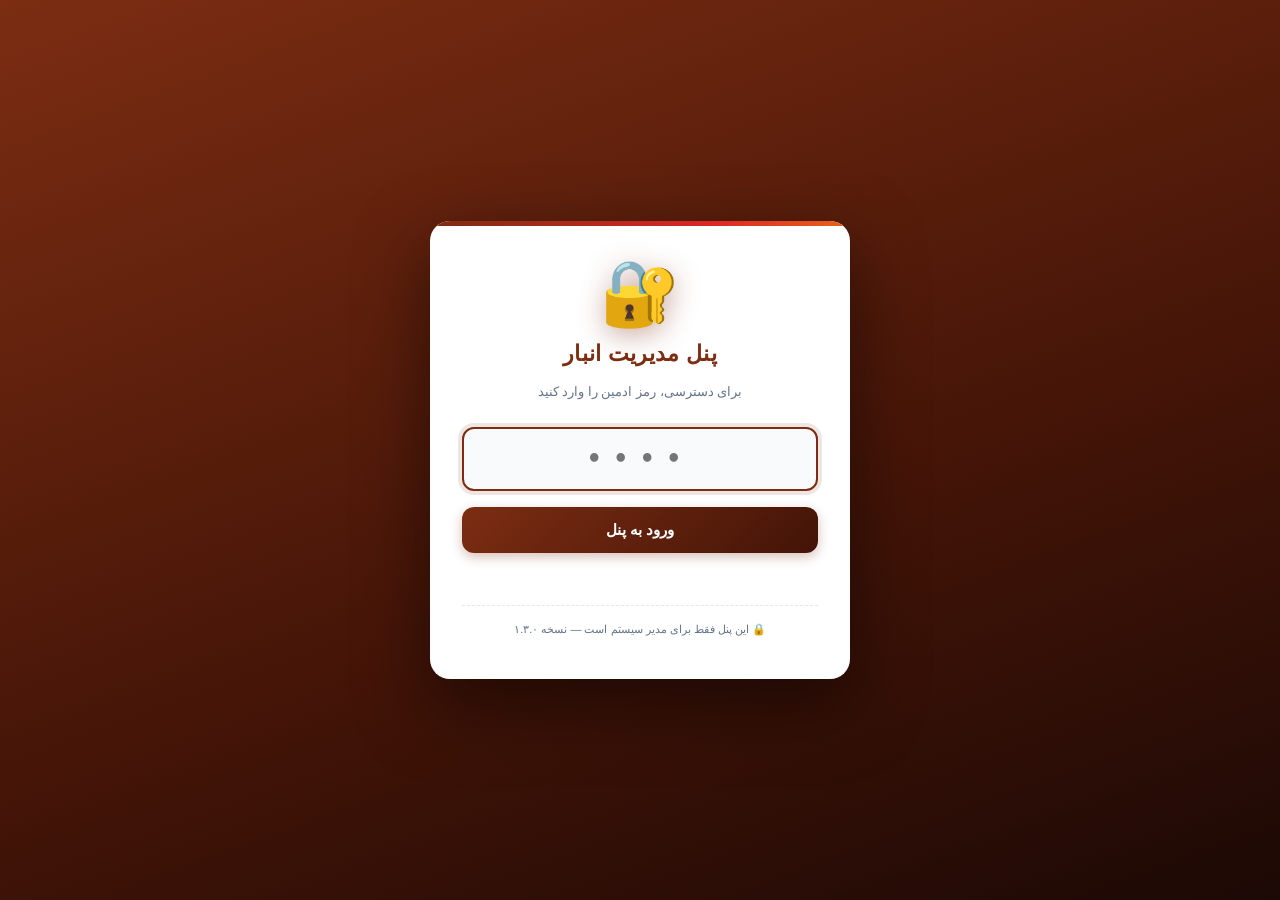
==== admin.html @ 429098d3 "Add files via upload" ====
<!DOCTYPE html>
<html lang="fa" dir="rtl">
<head>
<meta charset="UTF-8">
<meta http-equiv="Content-Type" content="text/html; charset=UTF-8">
<meta name="viewport" content="width=device-width, initial-scale=1.0">
<title>پنل مدیریت انبار</title>
<meta name="theme-color" content="#7c2d12">
<style>
:root{
  --primary:#2563eb; --primary-dark:#1d4ed8; --danger:#dc2626;
  --success:#16a34a; --warning:#f59e0b;
  --admin:#7c2d12; --admin-dark:#431407;
  --bg:#f1f5f9; --card:#fff; --border:#e2e8f0;
  --text:#1e293b; --muted:#64748b;
  --subtle-bg:#f8fafc;
  --overlay:rgba(15,23,42,.65);
}
body.dark{
  --primary:#3b82f6; --primary-dark:#60a5fa; --danger:#ef4444;
  --success:#22c55e; --warning:#f59e0b;
  --bg:#0f172a; --card:#1e293b; --border:#334155;
  --text:#e2e8f0; --muted:#94a3b8;
  --subtle-bg:#0f172a;
  --overlay:rgba(0,0,0,.85);
}
*{box-sizing:border-box;font-family:Tahoma,'Segoe UI',sans-serif;}
[hidden]{display:none!important;}
body{margin:0;padding:0;background:var(--bg);color:var(--text);font-size:14px;line-height:1.7;}

#loginScreen{
  position:fixed;inset:0;z-index:9999;
  display:flex;align-items:center;justify-content:center;
  background:linear-gradient(160deg,#7c2d12 0%,#431407 60%,#1c0905 100%);
  padding:20px;
}
.login-box{
  background:var(--card);border-radius:20px;
  padding:40px 32px;max-width:420px;width:100%;
  box-shadow:0 25px 70px rgba(0,0,0,.5);
  text-align:center;position:relative;overflow:hidden;
}
.login-box::before{
  content:'';position:absolute;top:0;left:0;right:0;height:5px;
  background:linear-gradient(90deg,#7c2d12,#dc2626,#f59e0b,#7c2d12);
  animation:shimmer 3s linear infinite;
  background-size:200% 100%;
}
@keyframes shimmer{0%{background-position:0 0;}100%{background-position:200% 0;}}
.login-icon{
  font-size:64px;line-height:1;margin-bottom:10px;
  filter:drop-shadow(0 6px 14px rgba(124,45,18,.4));
}
.login-box h1{
  font-size:22px;margin:0 0 8px;color:var(--admin);
  letter-spacing:.3px;
}
.login-box p{
  color:var(--muted);font-size:13px;
  margin:0 0 24px;line-height:1.7;
}
.login-input{
  width:100%;padding:16px 20px;
  border:2px solid var(--border);border-radius:12px;
  font-size:24px;text-align:center;letter-spacing:12px;
  background:var(--subtle-bg);color:var(--text);
  font-family:monospace;font-weight:bold;
  transition:all .2s;
}
.login-input:focus{
  outline:none;border-color:var(--admin);
  box-shadow:0 0 0 4px rgba(124,45,18,.12);
}
.login-btn{
  width:100%;margin-top:16px;padding:14px;
  background:linear-gradient(135deg,#7c2d12,#431407);
  color:#fff;border:none;border-radius:12px;
  font-size:15px;font-weight:bold;font-family:inherit;
  cursor:pointer;transition:all .15s;
  box-shadow:0 4px 12px rgba(124,45,18,.3);
}
.login-btn:hover:not(:disabled){transform:translateY(-1px);box-shadow:0 6px 18px rgba(124,45,18,.4);}
.login-btn:disabled{opacity:.6;cursor:not-allowed;}
#loginError{
  color:var(--danger);font-size:13px;font-weight:bold;
  margin-top:12px;min-height:20px;
}
.login-hint{
  font-size:11px;color:var(--muted);
  margin-top:20px;padding-top:14px;
  border-top:1px dashed var(--border);
}

.container{max-width:1100px;margin:0 auto;padding:14px;}

.admin-header{
  background:linear-gradient(135deg,var(--admin),var(--admin-dark));
  color:#fff;padding:16px 20px;
  display:flex;align-items:center;justify-content:space-between;
  gap:12px;flex-wrap:wrap;
  border-radius:14px;margin-bottom:16px;
  box-shadow:0 6px 24px rgba(124,45,18,.25);
}
.admin-header h1{
  margin:0;font-size:18px;
  display:flex;align-items:center;gap:8px;
}
.admin-header-actions{display:flex;align-items:center;gap:8px;flex-wrap:wrap;}
.admin-user-tag{
  font-size:12px;background:rgba(255,255,255,.15);
  padding:6px 12px;border-radius:20px;
  display:inline-flex;align-items:center;gap:5px;
}
.admin-logout{
  padding:8px 14px;background:rgba(255,255,255,.15);
  color:#fff;border:1px solid rgba(255,255,255,.3);
  border-radius:8px;font-size:12px;font-weight:bold;
  cursor:pointer;font-family:inherit;transition:all .15s;
}
.admin-logout:hover{background:rgba(255,255,255,.25);}

.section{
  background:var(--card);border-radius:12px;
  margin-bottom:12px;overflow:hidden;
  border:1px solid var(--border);
  box-shadow:0 1px 4px rgba(0,0,0,.05);
}
.section-head{
  display:flex;align-items:center;justify-content:space-between;
  padding:14px 18px;cursor:pointer;user-select:none;
  background:var(--subtle-bg);transition:background .15s;
}
.section-head:hover{background:rgba(124,45,18,.05);}
.section-title{
  font-size:14px;font-weight:bold;color:var(--admin);
  display:flex;align-items:center;gap:8px;
  flex:1;
}
.section-toggle{
  width:30px;height:30px;border-radius:8px;
  background:var(--card);border:1px solid var(--border);
  color:var(--admin);font-size:18px;font-weight:bold;
  line-height:1;cursor:pointer;padding:0;
  display:inline-flex;align-items:center;justify-content:center;
  transition:all .15s;
}
.section-toggle:hover{background:var(--admin);color:#fff;border-color:var(--admin);}
.section-body{padding:16px 18px;border-top:1px solid var(--border);}
.section-body.collapsed{display:none;}

.stats-grid{
  display:grid;grid-template-columns:repeat(auto-fill,minmax(160px,1fr));
  gap:10px;margin-bottom:14px;
}
.stat-card{
  background:var(--subtle-bg);padding:12px 14px;
  border-radius:10px;border:1px solid var(--border);
  transition:all .15s;
}
.stat-card:hover{border-color:var(--admin);box-shadow:0 4px 12px rgba(124,45,18,.08);}
.stat-card-label{font-size:11px;color:var(--muted);display:block;margin-bottom:4px;}
.stat-card-value{font-size:20px;font-weight:900;color:var(--admin);word-break:break-all;}
.stat-card-value.ok{color:var(--success);}
.stat-card-value.warn{color:var(--warning);}
.stat-card-value.err{color:var(--danger);}
.stat-card-value.muted{color:var(--muted);}

.btn{
  padding:11px 16px;border:none;border-radius:9px;
  font-size:13px;font-weight:bold;font-family:inherit;
  cursor:pointer;display:inline-flex;align-items:center;
  justify-content:center;gap:6px;transition:all .15s;
  text-align:center;
}
.btn:active:not(:disabled){transform:scale(.97);}
.btn:disabled{opacity:.45;cursor:not-allowed;}
.btn-primary{background:var(--primary);color:#fff;}
.btn-success{background:var(--success);color:#fff;}
.btn-warning{background:var(--warning);color:#fff;}
.btn-danger{background:var(--danger);color:#fff;}
.btn-admin{background:linear-gradient(135deg,var(--admin),var(--admin-dark));color:#fff;}
.btn-secondary{background:var(--border);color:var(--text);}
.btn-outline{background:transparent;border:1.5px solid var(--admin);color:var(--admin);}
.btn-outline:hover{background:var(--admin);color:#fff;}
.btn:hover:not(:disabled){opacity:.9;}
.btn-block{width:100%;}
.btn-grid{display:grid;grid-template-columns:repeat(auto-fit,minmax(200px,1fr));gap:10px;}

.info-box{
  padding:12px 14px;border-radius:10px;
  font-size:12.5px;font-weight:bold;line-height:1.7;
  margin-bottom:12px;border:1px solid;
}
.info-box.ok{background:rgba(22,163,74,.08);border-color:var(--success);color:var(--success);}
.info-box.warn{background:rgba(245,158,11,.08);border-color:var(--warning);color:#92400e;}
.info-box.err{background:rgba(220,38,38,.08);border-color:var(--danger);color:var(--danger);}
.info-box.info{background:rgba(37,99,235,.08);border-color:var(--primary);color:var(--primary-dark);}
.info-box.admin{background:rgba(124,45,18,.06);border-color:var(--admin);color:var(--admin);}

.tbl-wrap{overflow-x:auto;border-radius:8px;border:1px solid var(--border);}
table{width:100%;border-collapse:collapse;font-size:12.5px;}
th,td{padding:9px 10px;border-bottom:1px solid var(--border);text-align:right;}
th{background:var(--subtle-bg);font-weight:bold;font-size:12px;color:var(--muted);position:sticky;top:0;}
tr:last-child td{border-bottom:none;}
tr:hover td{background:var(--subtle-bg);}
td.mono{font-family:monospace;font-size:11.5px;}

.json-viewer{
  background:#1e293b;color:#e2e8f0;
  padding:14px;border-radius:10px;
  font-family:monospace;font-size:12px;
  max-height:400px;overflow:auto;
  white-space:pre;line-height:1.6;
  direction:ltr;text-align:left;
}
.json-viewer::-webkit-scrollbar{width:8px;height:8px;}
.json-viewer::-webkit-scrollbar-thumb{background:#475569;border-radius:4px;}

.loading{
  display:inline-block;width:16px;height:16px;
  border:2px solid rgba(255,255,255,.3);
  border-top-color:#fff;border-radius:50%;
  animation:spin .8s linear infinite;
  vertical-align:middle;
}
@keyframes spin{to{transform:rotate(360deg);}}

.toast-container{
  position:fixed;bottom:24px;left:50%;
  transform:translateX(-50%);z-index:10000;
  display:flex;flex-direction:column;align-items:center;
  gap:10px;pointer-events:none;max-width:92vw;
}
.toast{
  background:var(--card);color:var(--text);
  padding:12px 18px;border-radius:12px;
  box-shadow:0 10px 30px rgba(0,0,0,.25);
  font-size:13px;font-weight:bold;
  display:flex;align-items:center;gap:10px;
  border-right:4px solid var(--admin);
  border-left:1px solid var(--border);
  animation:toastIn .3s ease-out;
  pointer-events:auto;cursor:pointer;
  max-width:min(92vw,500px);
}
.toast.success{border-right-color:var(--success);}
.toast.error{border-right-color:var(--danger);}
.toast.warning{border-right-color:var(--warning);}
.toast.info{border-right-color:var(--primary);}
.toast.hiding{animation:toastOut .3s ease-in forwards;}
@keyframes toastIn{from{opacity:0;transform:translateY(20px);}to{opacity:1;transform:translateY(0);}}
@keyframes toastOut{from{opacity:1;transform:translateY(0);}to{opacity:0;transform:translateY(20px);}}

.modal-overlay{
  position:fixed;inset:0;background:var(--overlay);
  display:none;align-items:center;justify-content:center;
  z-index:1000;padding:16px;
}
.modal-overlay.show{display:flex;}
.modal-box{
  background:var(--card);border-radius:14px;
  padding:20px;max-width:440px;width:100%;
  box-shadow:0 20px 60px rgba(0,0,0,.5);
}
.modal-msg{font-size:14px;text-align:center;margin-bottom:16px;line-height:1.9;white-space:pre-line;}
.modal-input{
  width:100%;padding:11px;border:1px solid var(--border);
  border-radius:8px;font-size:14px;margin-bottom:16px;
  text-align:right;background:var(--subtle-bg);color:var(--text);
  font-family:inherit;
}
.modal-btns{display:flex;gap:8px;flex-wrap:wrap;}
.modal-btn{
  flex:1;min-width:100px;padding:11px 16px;
  border:none;border-radius:8px;font-size:13px;
  font-weight:bold;font-family:inherit;cursor:pointer;
}
.modal-ok{background:var(--primary);color:#fff;}
.modal-ok.danger{background:var(--danger);}
.modal-cancel{background:var(--border);color:var(--text);}

/* ============ Chart v1.3.0 ============ */
.chart-wrap{
  background:var(--subtle-bg);border-radius:10px;
  border:1px solid var(--border);
  padding:10px;
}
.chart{
  display:flex;align-items:flex-end;gap:4px;
  height:220px;padding:36px 4px 0;
  overflow-x:auto;overflow-y:hidden;
  position:relative;
}
.chart::-webkit-scrollbar{height:6px;}
.chart::-webkit-scrollbar-thumb{background:var(--muted);border-radius:3px;}
.chart-bar-wrap{
  flex:1;min-width:44px;height:100%;
  display:flex;flex-direction:column;
  align-items:stretch;justify-content:flex-end;
  gap:2px;
}
.chart-bar-inner{
  flex:1;display:flex;gap:2px;
  align-items:flex-end;width:100%;
  min-height:0;position:relative;
}
.chart-bar{
  flex:1;background:linear-gradient(180deg,var(--admin),var(--admin-dark));
  border-radius:4px 4px 0 0;min-height:3px;
  transition:filter .15s;
  position:relative;
}
.chart-bar:hover{filter:brightness(1.2);}
.chart-bar .bar-val{
  position:absolute;
  bottom:100%;
  left:50%;
  transform:translateX(-50%);
  margin-bottom:3px;
  font-size:9px;
  font-weight:900;
  color:var(--admin-dark);
  background:var(--card);
  padding:1px 4px;
  border-radius:3px;
  border:1px solid var(--border);
  white-space:nowrap;
  line-height:1.2;
  pointer-events:none;
  z-index:2;
  box-shadow:0 1px 3px rgba(0,0,0,.08);
}
.chart-bar:hover .bar-val{
  background:var(--admin);color:#fff;border-color:var(--admin);
}
.chart-bar .bar-val.hidden{
  display:none;
}
.chart-label{
  font-size:10px;color:var(--muted);
  text-align:center;
  white-space:nowrap;
  overflow:hidden;
  text-overflow:ellipsis;
  font-weight:bold;
  padding-top:4px;
  border-top:1px dashed var(--border);
  height:18px;
  flex-shrink:0;
}
.chart-legend{
  display:flex;gap:14px;margin-bottom:10px;
  font-size:11.5px;color:var(--muted);flex-wrap:wrap;
  align-items:center;
}
.chart-legend span{display:inline-flex;align-items:center;gap:5px;}
.chart-legend .dot{
  width:10px;height:10px;border-radius:3px;display:inline-block;
}

/* ============ Toggle ============ */
.summary-mode-toggle{
  display:inline-flex;background:var(--subtle-bg);
  border-radius:8px;border:1px solid var(--border);
  padding:2px;margin-bottom:10px;
}
.summary-mode-toggle button{
  padding:6px 14px;border:none;background:transparent;
  color:var(--muted);font-size:12px;font-weight:bold;
  font-family:inherit;cursor:pointer;
  border-radius:6px;transition:all .15s;
  white-space:nowrap;
}
.summary-mode-toggle button.active{
  background:var(--admin);color:#fff;
}

.progress{
  height:8px;background:var(--subtle-bg);
  border-radius:4px;overflow:hidden;
  border:1px solid var(--border);
  margin-top:6px;
}
.progress-bar{
  height:100%;background:linear-gradient(90deg,var(--success),var(--warning),var(--danger));
  transition:width .5s;
  border-radius:4px;
}

.version-tag{
  display:inline-block;font-size:10px;
  background:rgba(255,255,255,.2);
  padding:2px 8px;border-radius:10px;
  margin-right:6px;
  font-weight:normal;
}

@media(max-width:600px){
  .container{padding:10px;}
  .admin-header{padding:12px 14px;}
  .admin-header h1{font-size:15px;}
  .section-head{padding:12px 14px;}
  .section-body{padding:14px;}
  .stats-grid{grid-template-columns:1fr 1fr;}
  .login-box{padding:28px 22px;}
  .login-icon{font-size:52px;}
  .login-box h1{font-size:18px;}
  .login-input{font-size:20px;letter-spacing:8px;padding:14px;}
  .chart{height:200px;padding:34px 4px 0;}
  .chart-bar-wrap{min-width:38px;}
  .chart-bar .bar-val{font-size:8px;padding:1px 3px;}
}
</style>
</head>
<body>

<div id="loginScreen">
  <div class="login-box">
    <div class="login-icon">🔐</div>
    <h1>پنل مدیریت انبار</h1>
    <p>برای دسترسی، رمز ادمین را وارد کنید</p>
    <input type="password" id="loginPassword" class="login-input" inputmode="numeric" maxlength="4" placeholder="••••" autocomplete="off">
    <button class="login-btn" id="loginBtn" onclick="tryLogin()">ورود به پنل</button>
    <div id="loginError"></div>
    <div class="login-hint">
      🔒 این پنل فقط برای مدیر سیستم است — نسخه ۱.۳.۰
    </div>
  </div>
</div>

<div id="adminPanel" class="container" hidden>

  <div class="admin-header">
    <h1>🔐 پنل مدیریت انبار <span class="version-tag">v1.3.0</span></h1>
    <div class="admin-header-actions">
      <span class="admin-user-tag" id="adminUserTag">👤 نامشخص</span>
      <button class="admin-logout" onclick="logout()">🚪 خروج</button>
    </div>
  </div>

  <div class="section" style="margin-bottom:12px;">
    <div class="section-body" style="padding:12px 16px;border:none;">
      <div style="display:flex;align-items:center;justify-content:space-between;gap:10px;flex-wrap:wrap;">
        <span id="syncStatus" style="font-size:13px;font-weight:bold;">⚪ در حال بارگذاری...</span>
        <button class="btn btn-primary" style="padding:8px 14px;font-size:12px;" onclick="refreshData()">🔄 بارگذاری مجدد</button>
      </div>
    </div>
  </div>

  <!-- 1. Status -->
  <div class="section">
    <div class="section-head" onclick="toggleSection('statusSection', event)">
      <span class="section-title">📊 وضعیت دیتابیس</span>
      <button class="section-toggle" id="toggleBtnStatusSection" onclick="event.stopPropagation();toggleSection('statusSection')">+</button>
    </div>
    <div class="section-body collapsed" id="statusSection">
      <div class="stats-grid" id="statsGrid"></div>
      <div id="sizeWarningBox"></div>
      <div id="healthBox"></div>
    </div>
  </div>

  <!-- 2. Backup -->
  <div class="section">
    <div class="section-head" onclick="toggleSection('backupSection', event)">
      <span class="section-title">💾 پشتیبان و بازیابی</span>
      <button class="section-toggle" id="toggleBtnBackupSection" onclick="event.stopPropagation();toggleSection('backupSection')">+</button>
    </div>
    <div class="section-body collapsed" id="backupSection">
      <div class="info-box info">
        💡 فایل پشتیبان حاوی تمام رکوردها، کالاها، فروشندگان و تنظیمات است.
      </div>
      <div class="btn-grid">
        <button class="btn btn-success" onclick="adminBackup()">💾 پشتیبان‌گیری از دیتابیس</button>
        <button class="btn btn-warning" onclick="document.getElementById('restoreInput').click()">📂 بازیابی از فایل</button>
        <button class="btn btn-primary" onclick="exportAllCSV()">📊 خروجی همه رکوردها (CSV)</button>
      </div>
      <input type="file" id="restoreInput" accept=".json" onchange="adminRestore(event)" style="display:none;">
      <div id="backupInfo" style="margin-top:12px;font-size:12px;color:var(--muted);"></div>
    </div>
  </div>

  <!-- 3. Cleanup -->
  <div class="section">
    <div class="section-head" onclick="toggleSection('cleanupSection', event)">
      <span class="section-title">🧹 ابزارهای پاک‌سازی</span>
      <button class="section-toggle" id="toggleBtnCleanupSection" onclick="event.stopPropagation();toggleSection('cleanupSection')">+</button>
    </div>
    <div class="section-body collapsed" id="cleanupSection">
      <div class="info-box warn">
        ⚠️ <b>قبل از هر پاک‌سازی:</b> مطمئن شوید همه کاربران Push کرده‌اند و آفلاین هستند.
      </div>
      <div class="btn-grid">
        <button class="btn btn-warning" onclick="cleanTombstones()">
          🧹 پاک کردن Tombstoneها<br>
          <span style="font-size:10px;font-weight:normal;opacity:.85;">(فقط لیست‌های حذف‌شده)</span>
        </button>
        <button class="btn btn-warning" onclick="removeDeletedRecords()">
          🗑️ حذف رکوردهای مرده<br>
          <span style="font-size:10px;font-weight:normal;opacity:.85;">(رکوردهای Soft-Delete)</span>
        </button>
        <button class="btn btn-danger" onclick="fullDatabaseReset()">
          ⚡ پاک‌سازی کامل<br>
          <span style="font-size:10px;font-weight:normal;opacity:.85;">(با افزایش Epoch)</span>
        </button>
        <button class="btn btn-danger" style="background:#450a0a;" onclick="completeWipe()">
          🔥 بازنشانی کامل<br>
          <span style="font-size:10px;font-weight:normal;opacity:.85;">(همه چیز صفر)</span>
        </button>
      </div>
      <div id="cleanupInfo" style="margin-top:12px;font-size:12px;color:var(--muted);"></div>
    </div>
  </div>

  <!-- 4. Inspect -->
  <div class="section">
    <div class="section-head" onclick="toggleSection('inspectSection', event)">
      <span class="section-title">🔍 بررسی داده‌ها</span>
      <button class="section-toggle" id="toggleBtnInspectSection" onclick="event.stopPropagation();toggleSection('inspectSection')">+</button>
    </div>
    <div class="section-body collapsed" id="inspectSection">
      <div class="btn-grid" style="margin-bottom:14px;">
        <button class="btn btn-outline" onclick="viewRawJSON()">📜 مشاهده JSON خام</button>
        <button class="btn btn-outline" onclick="findDuplicates()">🔎 یافتن رکوردهای تکراری</button>
        <button class="btn btn-outline" onclick="checkIntegrity()">🚨 چک یکپارچگی</button>
        <button class="btn btn-outline" onclick="findOrphans()">👻 یافتن ارجاع‌های خالی</button>
      </div>
      <div id="inspectResult"></div>
    </div>
  </div>

  <!-- 5. Repair -->
  <div class="section">
    <div class="section-head" onclick="toggleSection('repairSection', event)">
      <span class="section-title">🛠️ ابزارهای تعمیر</span>
      <button class="section-toggle" id="toggleBtnRepairSection" onclick="event.stopPropagation();toggleSection('repairSection')">+</button>
    </div>
    <div class="section-body collapsed" id="repairSection">
      <div class="info-box info">
        💡 این ابزارها برای اصلاح مشکلات رایج در دیتا هستند.
      </div>
      <div class="btn-grid">
        <button class="btn btn-warning" onclick="fixOrphanReferences()">🔧 تعمیر ارجاع‌های خالی</button>
        <button class="btn btn-warning" onclick="mergeDuplicateProducts()">🧩 ترکیب کالاهای تکراری</button>
        <button class="btn btn-outline" onclick="bulkUpdateField()">✏️ به‌روزرسانی انبوه یک فیلد</button>
      </div>
      <div id="repairInfo" style="margin-top:12px;font-size:12px;color:var(--muted);"></div>
    </div>
  </div>

  <!-- 6. Reports -->
  <div class="section">
    <div class="section-head" onclick="toggleSection('reportsSection', event)">
      <span class="section-title">📊 آمار پیشرفته</span>
      <button class="section-toggle" id="toggleBtnReportsSection" onclick="event.stopPropagation();toggleSection('reportsSection')">+</button>
    </div>
    <div class="section-body collapsed" id="reportsSection">
      <div id="reportsContent">
        <div class="info-box info">💡 روی «بارگذاری آمار» بزنید تا گزارش‌ها ساخته شود.</div>
        <button class="btn btn-primary btn-block" onclick="loadAdvancedReports()" style="margin-bottom:14px;">📊 بارگذاری آمار</button>
      </div>
    </div>
  </div>

  <!-- 7. Activity -->
  <div class="section">
    <div class="section-head" onclick="toggleSection('activitySection', event)">
      <span class="section-title">📜 فعالیت‌های اخیر</span>
      <button class="section-toggle" id="toggleBtnActivitySection" onclick="event.stopPropagation();toggleSection('activitySection')">+</button>
    </div>
    <div class="section-body collapsed" id="activitySection">
      <div id="activityContent">
        <button class="btn btn-primary btn-block" onclick="loadActivityLog()" style="margin-bottom:14px;">📜 بارگذاری فعالیت‌ها</button>
      </div>
    </div>
  </div>

  <!-- 8. Settings -->
  <div class="section">
    <div class="section-head" onclick="toggleSection('settingsSection', event)">
      <span class="section-title">⚙️ تنظیمات پیشرفته</span>
      <button class="section-toggle" id="toggleBtnSettingsSection" onclick="event.stopPropagation();toggleSection('settingsSection')">+</button>
    </div>
    <div class="section-body collapsed" id="settingsSection">
      <div style="display:grid;gap:10px;">
        <div>
          <label style="display:block;font-size:12px;color:var(--muted);margin-bottom:4px;">🏢 نام شرکت</label>
          <input id="settingCompany" type="text" placeholder="شرکت صنایع غذایی سایه سار صنوبر آریا" style="width:100%;padding:10px;border:1px solid var(--border);border-radius:8px;font-family:inherit;background:var(--subtle-bg);color:var(--text);">
        </div>
        <div>
          <label style="display:block;font-size:12px;color:var(--muted);margin-bottom:4px;">🏭 نام کارخانه</label>
          <input id="settingFactory" type="text" placeholder="کارخانه قند صنوبر" style="width:100%;padding:10px;border:1px solid var(--border);border-radius:8px;font-family:inherit;background:var(--subtle-bg);color:var(--text);">
        </div>
        <button class="btn btn-primary" onclick="saveAdvancedSettings()">💾 ذخیره تنظیمات</button>
      </div>
    </div>
  </div>

  <!-- 9. Security -->
  <div class="section">
    <div class="section-head" onclick="toggleSection('securitySection', event)">
      <span class="section-title">🔐 امنیت</span>
      <button class="section-toggle" id="toggleBtnSecuritySection" onclick="event.stopPropagation();toggleSection('securitySection')">+</button>
    </div>
    <div class="section-body collapsed" id="securitySection">
      <div class="info-box admin">
        🔒 اطلاعات امنیتی این پنل
      </div>
      <div class="btn-grid">
        <button class="btn btn-outline" onclick="viewToken()">🔑 نمایش توکن GitHub</button>
        <button class="btn btn-outline" onclick="changeAdminPassword()">🔐 تغییر رمز ادمین</button>
        <button class="btn btn-outline" onclick="testGhConnection()">📡 تست اتصال GitHub</button>
        <button class="btn btn-outline" onclick="logout()">🚪 خروج از پنل</button>
      </div>
      <div id="securityInfo" style="margin-top:12px;font-size:12px;color:var(--muted);"></div>
    </div>
  </div>

  <!-- 10. Maintenance -->
  <div class="section">
    <div class="section-head" onclick="toggleSection('maintSection', event)">
      <span class="section-title">🔧 نگهداری سیستم</span>
      <button class="section-toggle" id="toggleBtnMaintSection" onclick="event.stopPropagation();toggleSection('maintSection')">+</button>
    </div>
    <div class="section-body collapsed" id="maintSection">
      <div class="btn-grid">
        <button class="btn btn-outline" onclick="showLocalStorageSize()">📊 حجم localStorage</button>
        <button class="btn btn-warning" onclick="clearLocalCache()">🧹 پاک کردن Cache محلی</button>
        <button class="btn btn-outline" onclick="checkVersions()">🔢 بررسی نسخه‌ها</button>
        <button class="btn btn-outline" onclick="exportLogs()">📥 دانلود لاگ سیستم</button>
      </div>
      <div id="maintInfo" style="margin-top:12px;font-size:12px;color:var(--muted);"></div>
    </div>
  </div>

</div>

<div class="modal-overlay" id="modalOverlay">
  <div class="modal-box">
    <div class="modal-msg" id="modalMsg"></div>
    <input type="text" class="modal-input" id="modalInput" hidden>
    <div class="modal-btns">
      <button class="modal-btn modal-cancel" id="modalCancel">لغو</button>
      <button class="modal-btn modal-ok" id="modalOk">تأیید</button>
    </div>
  </div>
</div>

<div class="toast-container" id="toastContainer"></div>

<script>
/* ============================================================
   🔐 رمز ادمین — XOR + Base64
   رمز واقعی: 3759
   ============================================================ */
const _K = 0x5A;
const _ENC = "aW1vYw==";
function _checkPass(input){
  try{
    const dec = atob(_ENC);
    let real = '';
    for(let i=0;i<dec.length;i++){
      real += String.fromCharCode(dec.charCodeAt(i) ^ _K);
    }
    return String(input) === real;
  }catch(e){ return false; }
}

const DATA_FILE_NAME = 'data-v6.json';
const GH_CONFIG_KEY = 'wh_github_config';
const PENDING_KEY = 'wh_pending_state';
const ADMIN_SESSION_KEY = 'wh_admin_session';
const ADMIN_VERSION = '1.3.0';
const DEFAULT_UNITS = [{v:'kg',l:'کیلوگرم',factor:1}];

let ghConfig = {owner:'ghandsenobar',repo:'Warehouse',token:''};
let ghFileSha = null;
let ghFileSize = 0;
let ghCanWrite = null;

let records = [];
let products = [];
let sellers = [];
let buyers = [];
let drivers = [];
let unitsList = [...DEFAULT_UNITS];
let permanentlyDeletedIds = [];
let deletedProducts = [];
let deletedSellers = [];
let deletedBuyers = [];
let deletedDrivers = [];
let deletedUnits = [];
let dataEpoch = 1;
let username = '';
let topProductsMode = localStorage.getItem('wh_admin_top_products_mode') || 'grouped';

function esc(s){if(s==null)return '';return String(s).replace(/[&<>"']/g,c=>({'&':'&amp;','<':'&lt;','>':'&gt;','"':'&quot;',"'":'&#39;'}[c]));}
function toFa(s){const F='۰۱۲۳۴۵۶۷۸۹';return String(s).replace(/\d/g,d=>F[+d]);}
function toLatinDigits(s){return String(s).replace(/[۰-۹]/g,d=>'۰۱۲۳۴۵۶۷۸۹'.indexOf(d)).replace(/[٠-٩]/g,d=>'٠١٢٣٤٥٦٧٨٩'.indexOf(d));}
function formatBytes(b){
  if(b<1024)return toFa(b)+' بایت';
  if(b<1024*1024)return toFa((b/1024).toFixed(1))+' کیلوبایت';
  return toFa((b/1024/1024).toFixed(2))+' مگابایت';
}
function normalizeRecord(r){
  if(!r||typeof r!=='object')return r;
  if(typeof r.updatedAt!=='number')r.updatedAt=(typeof r.id==='number')?r.id:Date.now();
  if(typeof r.deleted!=='boolean')r.deleted=false;
  if(r.unit===undefined)r.unit='';
  if(r.subtype===undefined)r.subtype='';
  if(r.totalWeight===undefined)r.totalWeight='';
  if(r.invoiceNumber===undefined)r.invoiceNumber=r.docNumber||'';
  if(r.basilNumber===undefined)r.basilNumber='';
  if(r.waybillNumber===undefined)r.waybillNumber='';
  if(r.driver===undefined)r.driver='';
  return r;
}
function normalizeProductList(arr){
  if(!Array.isArray(arr))return [];
  return arr.map(x=>{
    if(typeof x==='string')return {name:x,unit:'pcs',subtypes:[]};
    if(x&&typeof x==='object'&&x.name){
      const subtypes = Array.isArray(x.subtypes)?x.subtypes.map(s=>String(s||'').trim()).filter(Boolean):[];
      return {name:String(x.name),unit:x.unit||'pcs',subtypes};
    }
    return null;
  }).filter(Boolean);
}
function normalizeStringList(arr){if(!Array.isArray(arr))return [];return arr.map(x=>typeof x==='string'?x:(x&&x.name?x.name:null)).filter(x=>x&&typeof x==='string');}
function normalizeUnitList(arr){
  if(!Array.isArray(arr)||!arr.length)return [...DEFAULT_UNITS];
  return arr.map(x=>{
    if(typeof x==='string'){const d=DEFAULT_UNITS.find(u=>u.v===x);return d?{...d}:{v:x,l:x,factor:null};}
    if(x&&x.v){
      let f=x.factor;
      if(f===undefined) f=null;
      if(f!==null && f!==''){f=parseFloat(toLatinDigits(String(f)));if(isNaN(f))f=null;}
      else f=null;
      return {v:String(x.v),l:String(x.l||x.v),factor:f};
    }
    return null;
  }).filter(Boolean);
}

function showToast(msg, type='info', dur=3000){
  const c = document.getElementById('toastContainer');
  const icons = {success:'✅',error:'❌',warning:'⚠️',info:'ℹ️'};
  while(c.children.length >= 3){ c.firstChild.remove(); }
  const t = document.createElement('div');
  t.className = 'toast ' + type;
  t.innerHTML = `<span>${icons[type]||''}</span><span>${esc(msg)}</span>`;
  c.appendChild(t);
  let removed = false;
  const rm = ()=>{ if(removed)return;removed=true;t.classList.add('hiding');setTimeout(()=>t.remove(),300); };
  t.addEventListener('click', rm);
  setTimeout(rm, dur);
}

let _modalResolve = null;
function openModal(type, msg, opts={}){
  return new Promise(resolve=>{
    _modalResolve = resolve;
    const ov = document.getElementById('modalOverlay');
    const mm = document.getElementById('modalMsg');
    const mi = document.getElementById('modalInput');
    const ok = document.getElementById('modalOk');
    const cnc = document.getElementById('modalCancel');
    mm.textContent = msg;
    if(type === 'prompt'){
      mi.hidden = false; mi.value = opts.default || ''; mi.placeholder = opts.placeholder || '';
    } else { mi.hidden = true; }
    ok.textContent = opts.okText || 'تأیید';
    ok.classList.toggle('danger', !!opts.danger);
    cnc.textContent = opts.cancelText || 'لغو';
    if(type === 'alert'){ cnc.style.display = 'none'; }
    else { cnc.style.display = ''; }
    ov.classList.add('show');
    setTimeout(()=>{ if(type==='prompt') mi.focus(); else ok.focus(); }, 60);
  });
}
document.getElementById('modalOk').addEventListener('click', ()=>{
  const type = document.getElementById('modalInput').hidden ? 'confirm' : 'prompt';
  let val = true;
  if(type === 'prompt'){ val = document.getElementById('modalInput').value.trim() || null; }
  document.getElementById('modalOverlay').classList.remove('show');
  const r = _modalResolve; _modalResolve = null; if(r) r(val);
});
document.getElementById('modalCancel').addEventListener('click', ()=>{
  document.getElementById('modalOverlay').classList.remove('show');
  const r = _modalResolve; _modalResolve = null; if(r) r(false);
});
document.getElementById('modalOverlay').addEventListener('click', e=>{
  if(e.target.id === 'modalOverlay'){
    document.getElementById('modalOverlay').classList.remove('show');
    const r = _modalResolve; _modalResolve = null; if(r) r(false);
  }
});
function customAlert(m, o={}){ return openModal('alert', m, {okText: o.okText || 'باشه', ...o}); }
function customConfirm(m, o={}){ return openModal('confirm', m, {okText: o.okText || 'تأیید', danger:!!o.danger, ...o}); }
function customPrompt(m, def='', o={}){ return openModal('prompt', m, {okText: o.okText || 'تأیید', default: def, ...o}); }

let _loginAttempts = 0;
let _loginLockUntil = 0;

function tryLogin(){
  const inp = document.getElementById('loginPassword');
  const err = document.getElementById('loginError');
  const now = Date.now();

  if(now < _loginLockUntil){
    const sec = Math.ceil((_loginLockUntil - now)/1000);
    err.textContent = `⛔️ بعد از ${toFa(sec)} ثانیه دیگر تلاش کنید`;
    return;
  }

  const val = inp.value.trim();
  if(!val){ err.textContent = '⚠️ رمز را وارد کنید'; return; }

  if(_checkPass(val)){
    _loginAttempts = 0;
    err.textContent = '';
    sessionStorage.setItem(ADMIN_SESSION_KEY, '1');
    showAdminPanel();
  } else {
    _loginAttempts++;
    inp.value = '';
    if(_loginAttempts >= 3){
      _loginLockUntil = now + 60000;
      _loginAttempts = 0;
      err.textContent = '⛔️ ۳ بار اشتباه! به مدت ۱ دقیقه قفل شد';
    } else {
      err.textContent = `❌ رمز اشتباه است (${toFa(_loginAttempts)}/۳)`;
    }
    inp.focus();
  }
}

document.getElementById('loginPassword').addEventListener('keydown', e=>{
  if(e.key === 'Enter') tryLogin();
});

function logout(){
  sessionStorage.removeItem(ADMIN_SESSION_KEY);
  location.reload();
}

function showAdminPanel(){
  document.getElementById('loginScreen').hidden = true;
  document.getElementById('adminPanel').hidden = false;
  initAdmin();
}

function toggleSection(id, ev){
  if(ev && ev.target.classList && ev.target.classList.contains('section-toggle')) return;
  const body = document.getElementById(id);
  if(!body) return;
  const btnId = 'toggleBtn' + id.charAt(0).toUpperCase() + id.slice(1);
  const btn = document.getElementById(btnId);
  const collapsed = body.classList.contains('collapsed');
  if(collapsed){ body.classList.remove('collapsed'); if(btn) btn.textContent = '−'; }
  else { body.classList.add('collapsed'); if(btn) btn.textContent = '+'; }
}

try{
  const saved = JSON.parse(localStorage.getItem(GH_CONFIG_KEY) || '{}');
  if(saved.owner) ghConfig.owner = saved.owner;
  if(saved.repo) ghConfig.repo = saved.repo;
  if(saved.token) ghConfig.token = saved.token;
}catch(e){}
username = localStorage.getItem('lab_username') || '';
if(localStorage.getItem('lab_darkmode') === '1') document.body.classList.add('dark');

function utf8ToBase64(str){
  const utf8 = new TextEncoder().encode(str);
  let bin = '';
  const chunk = 0x8000;
  for(let i=0;i<utf8.length;i+=chunk){
    bin += String.fromCharCode.apply(null, utf8.subarray(i, Math.min(i+chunk, utf8.length)));
  }
  return btoa(bin);
}
function base64ToUtf8(b64){
  const clean = b64.replace(/\s/g,'');
  const bin = atob(clean);
  const bytes = new Uint8Array(bin.length);
  for(let i=0;i<bin.length;i++) bytes[i] = bin.charCodeAt(i);
  return new TextDecoder('utf-8').decode(bytes);
}

async function ghGet(){
  if(!ghConfig.token) throw new Error('توکن تنظیم نشده');
  const url = `https://api.github.com/repos/${ghConfig.owner}/${ghConfig.repo}/contents/${DATA_FILE_NAME}?_=${Date.now()}`;
  let r;
  try{
    r = await fetch(url, {headers:{'Authorization':'Bearer '+ghConfig.token,'Accept':'application/vnd.github+json'}});
  }catch(e){
    const err = new Error('اتصال به شبکه برقرار نشد'); err.isNetwork = true; throw err;
  }
  if(r.status === 404){ ghFileSha = null; ghFileSize = 0; return null; }
  if(!r.ok){ const err = new Error('HTTP '+r.status); err.status = r.status; throw err; }
  const data = await r.json();
  ghFileSha = data.sha;
  ghFileSize = data.size || 0;
  if(!data.content) throw new Error('محتوای فایل خالی است');
  return JSON.parse(base64ToUtf8(data.content));
}

async function ghPut(payload){
  if(!ghConfig.token) throw new Error('توکن تنظیم نشده');
  const url = `https://api.github.com/repos/${ghConfig.owner}/${ghConfig.repo}/contents/${DATA_FILE_NAME}`;
  const jsonStr = JSON.stringify(payload);
  const content = utf8ToBase64(jsonStr);
  const body = {message:'Admin update — '+new Date().toISOString(), content};
  if(ghFileSha) body.sha = ghFileSha;
  let r;
  try{
    r = await fetch(url, {method:'PUT', headers:{
      'Authorization':'Bearer '+ghConfig.token,
      'Accept':'application/vnd.github+json',
      'Content-Type':'application/json'
    }, body: JSON.stringify(body)});
  }catch(e){
    const err = new Error('اتصال به شبکه برقرار نشد'); err.isNetwork = true; throw err;
  }
  if(!r.ok){
    let t=''; try{ t = await r.text(); }catch(e){}
    const err = new Error('HTTP '+r.status); err.status = r.status; err.body = t; throw err;
  }
  const res = await r.json();
  ghFileSha = res.content.sha;
  ghFileSize = res.content.size || 0;
}

function serializeData(state){
  const allUnits = new Map();
  (state.unitsList||[]).forEach(u=>allUnits.set(u.v,{label:u.l,factor:u.factor}));
  (state.products||[]).forEach(p=>{if(p.unit&&!allUnits.has(p.unit))allUnits.set(p.unit,{label:p.unit,factor:null});});
  (state.records||[]).forEach(r=>{if(r.unit&&!allUnits.has(r.unit))allUnits.set(r.unit,{label:r.unit,factor:null});});

  const allProducts = new Map();
  (state.products||[]).forEach(p=>allProducts.set(p.name,{unit:p.unit||'',subtypes:(p.subtypes||[]).slice()}));
  (state.records||[]).forEach(r=>{if(r.product&&!allProducts.has(r.product))allProducts.set(r.product,{unit:r.unit||'',subtypes:[]});});

  const allSellers = new Set(state.sellers||[]);
  const allBuyers = new Set(state.buyers||[]);
  const allDrivers = new Set(state.drivers||[]);
  (state.records||[]).forEach(r=>{
    if(r.party&&r.type==='in')allSellers.add(r.party);
    if(r.party&&r.type==='out')allBuyers.add(r.party);
    if(r.driver)allDrivers.add(r.driver);
  });

  const units=[],unitId=new Map();let uId=0;
  allUnits.forEach((v,code)=>{
    uId++;unitId.set(code,uId);
    const o={i:uId,c:code,n:v.label};
    if(v.factor!==null&&v.factor!==undefined)o.f=v.factor;
    units.push(o);
  });

  const products=[],prodId=new Map();let pId=0;
  allProducts.forEach((v,name)=>{
    pId++;prodId.set(name,pId);
    const o={i:pId,n:name};
    const uid2=unitId.get(v.unit);if(uid2)o.u=uid2;
    if(v.subtypes&&v.subtypes.length)o.s=v.subtypes.slice();
    products.push(o);
  });

  const sellers=[],sellerId=new Map();let sId=0;
  allSellers.forEach(n=>{sId++;sellerId.set(n,sId);sellers.push({i:sId,n});});
  const buyers=[],buyerId=new Map();let bId=0;
  allBuyers.forEach(n=>{bId++;buyerId.set(n,bId);buyers.push({i:bId,n});});
  const drivers=[],driverId=new Map();let dId=0;
  allDrivers.forEach(n=>{dId++;driverId.set(n,dId);drivers.push({i:dId,n});});

  const outRecords=(state.records||[]).map(r=>{
    const o={i:r.id,t:r.type==='in'?0:1,d:r.date||'',h:r.time||'',q:String(r.quantity||''),m:r.updatedAt||r.id};
    if(r.product){const x=prodId.get(r.product);if(x)o.p=x;}
    if(r.subtype)o.st=r.subtype;
    if(r.unit){const x=unitId.get(r.unit);if(x)o.u=x;}
    if(r.totalWeight!==undefined&&r.totalWeight!==null&&String(r.totalWeight).trim()!=='')o.w=String(r.totalWeight);
    if(r.party){
      if(r.type==='in'){const x=sellerId.get(r.party);if(x)o.a=x;}
      else{const x=buyerId.get(r.party);if(x)o.a=x;}
    }
    if(r.driver){const x=driverId.get(r.driver);if(x)o.v=x;}
    if(r.invoiceNumber)o.n=r.invoiceNumber;
    if(r.basilNumber)o.b=r.basilNumber;
    if(r.waybillNumber)o.y=r.waybillNumber;
    if(r.notes)o.c=r.notes;
    if(r.deleted)o.x=1;
    return o;
  });

  return {
    v: 6,
    epoch: state.dataEpoch || 1,
    ts: new Date().toISOString(),
    by: state.username || '',
    units, products, sellers, buyers, drivers, records: outRecords,
    del: state.permanentlyDeletedIds || [],
    tomb: {
      p: state.deletedProducts || [],
      s: state.deletedSellers || [],
      b: state.deletedBuyers || [],
      d: state.deletedDrivers || [],
      u: state.deletedUnits || []
    }
  };
}

function deserializeData(raw){
  if(!raw||typeof raw!=='object'){
    return {records:[],products:[],sellers:[],buyers:[],drivers:[],unitsList:[...DEFAULT_UNITS],
      permanentlyDeletedIds:[],deletedProducts:[],deletedSellers:[],deletedBuyers:[],
      deletedDrivers:[],deletedUnits:[],dataEpoch:1};
  }
  const isOld = !raw.v || raw.v<5 ||
    (Array.isArray(raw.records)&&raw.records[0]&&typeof raw.records[0].date==='string'&&raw.records[0].d===undefined);

  if(isOld){
    return {
      records:(raw.records||[]).map(normalizeRecord),
      products:normalizeProductList(raw.products||[]),
      sellers:normalizeStringList(raw.sellers||raw.deliverers||raw.suppliers||[]),
      buyers:normalizeStringList(raw.buyers||raw.receivers||[]),
      drivers:normalizeStringList(raw.drivers||[]),
      unitsList:normalizeUnitList(raw.unitsList||[]),
      permanentlyDeletedIds:Array.isArray(raw.permanentlyDeletedIds)?raw.permanentlyDeletedIds.slice():[],
      deletedProducts:[],deletedSellers:[],deletedBuyers:[],deletedDrivers:[],deletedUnits:[],
      dataEpoch:1
    };
  }

  const rawUnits = raw.units||[];
  let unitsList = rawUnits.map(u=>({v:u.c,l:u.n||u.c,factor:u.f!==undefined?u.f:null}));
  if(!unitsList.length) unitsList = [...DEFAULT_UNITS];
  const unitIdToCode = new Map();
  rawUnits.forEach(u=>unitIdToCode.set(u.i,u.c));

  const rawProducts = raw.products||[];
  const products = rawProducts.map(p=>({
    name:p.n,
    unit:p.u?(unitIdToCode.get(p.u)||''):'',
    subtypes:Array.isArray(p.s)?p.s.slice():[]
  }));
  const productIdToName = new Map();
  rawProducts.forEach(p=>productIdToName.set(p.i,p.n));

  const rawSellers = raw.sellers||[], rawBuyers = raw.buyers||[], rawDrivers = raw.drivers||[];
  const sellers = rawSellers.map(s=>s.n).filter(Boolean);
  const buyers = rawBuyers.map(s=>s.n).filter(Boolean);
  const drivers = rawDrivers.map(s=>s.n).filter(Boolean);
  const sellerIdToName = new Map(rawSellers.map(s=>[s.i,s.n]));
  const buyerIdToName = new Map(rawBuyers.map(s=>[s.i,s.n]));
  const driverIdToName = new Map(rawDrivers.map(s=>[s.i,s.n]));

  const records = (raw.records||[]).map(r=>{
    const isIn = r.t===0;
    const rec = {
      id: r.i,
      type: isIn?'in':'out',
      date: r.d||'',
      time: r.h||'',
      product: r.p?(productIdToName.get(r.p)||''):'',
      subtype: r.st!==undefined?String(r.st):'',
      quantity: r.q!==undefined?String(r.q):'',
      unit: r.u?(unitIdToCode.get(r.u)||''):'',
      totalWeight: r.w!==undefined?String(r.w):'',
      party: '',
      driver: r.v?(driverIdToName.get(r.v)||''):'',
      invoiceNumber: r.n||'',
      basilNumber: r.b||'',
      waybillNumber: r.y||'',
      notes: r.c||'',
      updatedAt: r.m||r.i,
      deleted: r.x===1
    };
    if(r.a){ rec.party = isIn?(sellerIdToName.get(r.a)||''):(buyerIdToName.get(r.a)||''); }
    return rec;
  });

  return {
    records, products, sellers, buyers, drivers, unitsList,
    permanentlyDeletedIds: Array.isArray(raw.del)?raw.del.slice():[],
    deletedProducts: Array.isArray(raw.tomb?.p)?raw.tomb.p.slice():[],
    deletedSellers:  Array.isArray(raw.tomb?.s)?raw.tomb.s.slice():[],
    deletedBuyers:   Array.isArray(raw.tomb?.b)?raw.tomb.b.slice():[],
    deletedDrivers:  Array.isArray(raw.tomb?.d)?raw.tomb.d.slice():[],
    deletedUnits:    Array.isArray(raw.tomb?.u)?raw.tomb.u.slice():[],
    dataEpoch: typeof raw.epoch === 'number' ? raw.epoch : 1
  };
}

function initAdmin(){
  document.getElementById('adminUserTag').textContent = '👤 ' + (username || 'نامشخص');
  loadSettingsIntoUI();
  refreshData();
}

async function refreshData(){
  const status = document.getElementById('syncStatus');
  status.innerHTML = '🔄 <span class="loading"></span> در حال دریافت از GitHub...';

  const pending = loadPending();
  let usedPending = false;

  if(pending){
    const anyData = (pending.records && pending.records.length) ||
                    (pending.tomb && ((pending.tomb.p||[]).length + (pending.tomb.s||[]).length + (pending.tomb.b||[]).length + (pending.tomb.d||[]).length + (pending.tomb.u||[]).length)) ||
                    (pending.del && pending.del.length);
    if(anyData){
      const c = await customConfirm(
        '⚠️ تغییرات ذخیره‌نشده در این مرورگر پیدا شد.\n\n' +
        '📅 ' + (pending.ts ? new Date(pending.ts).toLocaleString('fa-IR') : '—') + '\n\n' +
        'از کدام داده استفاده کنم؟',
        {okText:'از سرور', cancelText:'از این مرورگر'}
      );
      if(!c){
        applyDataFromPending(pending);
        usedPending = true;
      }
    }
  }

  if(!usedPending){
    try{
      const raw = await ghGet();
      if(!raw){
        status.innerHTML = '⚠️ <b>فایل ' + DATA_FILE_NAME + ' روی سرور نیست</b>';
        showToast('فایل روی سرور پیدا نشد', 'warning');
        renderStats();
        return;
      }
      const data = deserializeData(raw);
      applyData(data);
      status.innerHTML = '🟢 متصل — آخرین همگام‌سازی: ' + toFa(new Date().toLocaleTimeString('fa-IR',{hour:'2-digit',minute:'2-digit'}));
      showToast('داده‌ها از سرور بارگذاری شد', 'success');
    }catch(e){
      status.innerHTML = '❌ خطا: ' + esc(e.message);
      showToast('خطا در دریافت: ' + e.message, 'error');
    }
  } else {
    status.innerHTML = '🟡 استفاده از داده‌های محلی (pending)';
  }
  renderStats();
}

function loadPending(){
  try{ const raw = localStorage.getItem(PENDING_KEY); return raw ? JSON.parse(raw) : null; }catch(e){ return null; }
}
function applyDataFromPending(p){
  const data = deserializeData(p);
  applyData(data);
}
function applyData(data){
  records = data.records||[];
  products = data.products||[];
  sellers = data.sellers||[];
  buyers = data.buyers||[];
  drivers = data.drivers||[];
  unitsList = data.unitsList||[];
  permanentlyDeletedIds = data.permanentlyDeletedIds||[];
  deletedProducts = data.deletedProducts||[];
  deletedSellers = data.deletedSellers||[];
  deletedBuyers = data.deletedBuyers||[];
  deletedDrivers = data.deletedDrivers||[];
  deletedUnits = data.deletedUnits||[];
  dataEpoch = data.dataEpoch||1;
}

function renderStats(){
  const active = records.filter(r=>!r.deleted).length;
  const deleted = records.filter(r=>r.deleted).length;
  const tombCount = deletedProducts.length + deletedSellers.length + deletedBuyers.length + deletedDrivers.length + deletedUnits.length;
  const hardDel = permanentlyDeletedIds.length;
  const sizeKB = ghFileSize/1024;
  const sizeStatus = sizeKB < 400 ? 'ok' : (sizeKB < 900 ? 'warn' : 'err');

  document.getElementById('statsGrid').innerHTML = `
    <div class="stat-card"><span class="stat-card-label">📦 رکورد فعال</span><span class="stat-card-value ok">${toFa(active)}</span></div>
    <div class="stat-card"><span class="stat-card-label">🗑️ رکورد حذف‌شده</span><span class="stat-card-value ${deleted?'warn':'muted'}">${toFa(deleted)}</span></div>
    <div class="stat-card"><span class="stat-card-label">⚰️ Tombstone</span><span class="stat-card-value ${tombCount?'warn':'muted'}">${toFa(tombCount)}</span></div>
    <div class="stat-card"><span class="stat-card-label">💀 IDهای مرده</span><span class="stat-card-value ${hardDel?'warn':'muted'}">${toFa(hardDel)}</span></div>
    <div class="stat-card"><span class="stat-card-label">📁 حجم فایل سرور</span><span class="stat-card-value ${sizeStatus}">${ghFileSize?formatBytes(ghFileSize):'—'}</span></div>
    <div class="stat-card"><span class="stat-card-label">⏰ Epoch</span><span class="stat-card-value">${toFa(dataEpoch)}</span></div>
    <div class="stat-card"><span class="stat-card-label">📏 واحد</span><span class="stat-card-value">${toFa(unitsList.length)}</span></div>
    <div class="stat-card"><span class="stat-card-label">🏷️ کالا</span><span class="stat-card-value">${toFa(products.length)}</span></div>
    <div class="stat-card"><span class="stat-card-label">🏪 فروشنده</span><span class="stat-card-value">${toFa(sellers.length)}</span></div>
    <div class="stat-card"><span class="stat-card-label">🛒 خریدار</span><span class="stat-card-value">${toFa(buyers.length)}</span></div>
    <div class="stat-card"><span class="stat-card-label">🚚 راننده</span><span class="stat-card-value">${toFa(drivers.length)}</span></div>
    <div class="stat-card"><span class="stat-card-label">👤 کاربر</span><span class="stat-card-value muted" style="font-size:14px;">${esc(username||'—')}</span></div>
  `;

  const swb = document.getElementById('sizeWarningBox');
  if(ghFileSize > 0){
    const percent = Math.min(100, (ghFileSize / (1024*1024)) * 100);
    swb.innerHTML = `
      <div style="margin-top:8px;">
        <div style="display:flex;justify-content:space-between;font-size:12px;color:var(--muted);">
          <span>حجم فایل نسبت به سقف ۱ مگابایتی GitHub</span>
          <span>${toFa(percent.toFixed(1))}٪</span>
        </div>
        <div class="progress"><div class="progress-bar" style="width:${percent}%"></div></div>
      </div>
    `;
  } else { swb.innerHTML = ''; }

  const issues = [];
  if(deleted > 0) issues.push(`📌 ${toFa(deleted)} رکورد حذف‌شده (Soft-Delete) موجود است`);
  if(tombCount > 50) issues.push(`📌 ${toFa(tombCount)} Tombstone دارید — پاک‌سازی توصیه می‌شود`);
  if(hardDel > 100) issues.push(`📌 ${toFa(hardDel)} ID مرده دارید`);
  if(ghFileSize > 900*1024) issues.push(`🚨 حجم فایل بحرانی است`);

  const hb = document.getElementById('healthBox');
  if(issues.length === 0){
    hb.innerHTML = `<div class="info-box ok" style="margin-top:12px;">✅ دیتابیس در وضعیت سلامت کامل است</div>`;
  } else {
    hb.innerHTML = `<div class="info-box warn" style="margin-top:12px;">
      <b>⚠️ نکات قابل توجه:</b><br>
      ${issues.map(i=>'• '+esc(i)).join('<br>')}
    </div>`;
  }
}

function buildBackupObject(){
  const payload = serializeData({
    records, products, sellers, buyers, drivers, unitsList,
    permanentlyDeletedIds, deletedProducts, deletedSellers, deletedBuyers, deletedDrivers, deletedUnits,
    dataEpoch, username
  });
  payload.exportedAt = new Date().toISOString();
  payload.app = 'warehouse-manager';
  payload.exportUsername = username;
  return payload;
}

async function adminBackup(){
  const name = `warehouse-admin-backup-${new Date().toISOString().slice(0,10)}.json`;
  const json = JSON.stringify(buildBackupObject(), null, 2);
  const blob = new Blob([json], {type:'application/json;charset=utf-8'});
  const url = URL.createObjectURL(blob);
  const a = document.createElement('a');
  a.href = url; a.download = name;
  document.body.appendChild(a); a.click();
  setTimeout(()=>{ document.body.removeChild(a); URL.revokeObjectURL(url); }, 500);
  document.getElementById('backupInfo').innerHTML = `✅ بکاپ ذخیره شد: <b>${esc(name)}</b> (${formatBytes(json.length)})`;
  showToast('بکاپ با موفقیت گرفته شد', 'success');
}

async function adminRestore(ev){
  const file = ev.target.files && ev.target.files[0];
  ev.target.value = '';
  if(!file) return;

  let data;
  try{
    const text = await file.text();
    data = JSON.parse(text);
    if(!data || typeof data !== 'object') throw new Error('invalid');
    if(!Array.isArray(data.records)) throw new Error('records missing');
  }catch(e){
    showToast('فایل معتبر نیست', 'error');
    return;
  }

  const parsed = deserializeData(data);
  const c = await customConfirm(
    `بازیابی از فایل:\n«${file.name}»\n\n` +
    `📦 رکوردهای فایل: ${toFa(parsed.records.length)}\n` +
    `📊 مجموع فعلی: ${toFa(records.length)}\n\n` +
    `⚠️ دیتای فعلی جایگزین می‌شود.\n` +
    `⚠️ بعد از بازیابی، Push نکنید تا تأیید کنید.\n\n` +
    `ادامه؟`,
    {okText:'بازیابی', danger:true}
  );
  if(!c) return;

  applyData(parsed);
  renderStats();
  document.getElementById('backupInfo').innerHTML = `✅ فایل بارگذاری شد — حالا روی «پاک‌سازی و ذخیره» بزنید`;
  showToast('فایل بازیابی شد — برای ذخیره روی سرور، از بخش پاک‌سازی استفاده کنید', 'warning', 5000);
}

function exportAllCSV(){
  if(!records.length){ showToast('رکوردی وجود ندارد', 'warning'); return; }
  const header = ['#','نوع','تاریخ','ساعت','کالا','زیرمجموعه','تعداد','واحد','وزن','طرف حساب','راننده','فاکتور','باسکول','بارنامه','توضیحات','حذف‌شده'];
  const rows = [header];
  records.forEach((r,i)=>{
    rows.push([
      i+1,
      r.type === 'in' ? 'ورود' : 'خروج',
      r.date || '',
      r.time || '',
      r.product || '',
      r.subtype || '',
      r.quantity || '',
      r.unit || '',
      r.totalWeight || '',
      r.party || '',
      r.driver || '',
      r.invoiceNumber || '',
      r.basilNumber || '',
      r.waybillNumber || '',
      r.notes || '',
      r.deleted ? 'بله' : 'خیر'
    ]);
  });
  const csv = rows.map(row=>row.map(c=>{
    const s = String(c==null?'':c);
    return /[,"\n\r]/.test(s) ? '"'+s.replace(/"/g,'""')+'"' : s;
  }).join(',')).join('\r\n');
  const blob = new Blob(['\uFEFF'+csv], {type:'text/csv;charset=utf-8'});
  const url = URL.createObjectURL(blob);
  const a = document.createElement('a');
  a.href = url; a.download = `warehouse-all-${Date.now()}.csv`;
  document.body.appendChild(a); a.click();
  setTimeout(()=>{ document.body.removeChild(a); URL.revokeObjectURL(url); }, 500);
  showToast('CSV دانلود شد', 'success');
}

async function saveToGitHub(payload, successMsg){
  const status = document.getElementById('syncStatus');
  status.innerHTML = '🔄 <span class="loading"></span> در حال ذخیره...';
  try{
    await ghPut(payload);
    status.innerHTML = '🟢 ذخیره شد در ' + toFa(new Date().toLocaleTimeString('fa-IR',{hour:'2-digit',minute:'2-digit'}));
    showToast(successMsg || 'ذخیره شد', 'success');
    renderStats();
    return true;
  }catch(e){
    status.innerHTML = '❌ خطا در ذخیره: ' + esc(e.message);
    showToast('خطا: ' + e.message, 'error');
    return false;
  }
}

async function cleanTombstones(){
  const total = deletedProducts.length + deletedSellers.length + deletedBuyers.length + deletedDrivers.length + deletedUnits.length;
  if(total === 0){ showToast('تومبستونی وجود ندارد', 'info'); return; }

  const c = await customConfirm(
    `⚠️ پاک کردن Tombstoneها\n\n` +
    `📦 کالا: ${toFa(deletedProducts.length)}\n` +
    `🏪 فروشنده: ${toFa(deletedSellers.length)}\n` +
    `🛒 خریدار: ${toFa(deletedBuyers.length)}\n` +
    `🚚 راننده: ${toFa(deletedDrivers.length)}\n` +
    `📏 واحد: ${toFa(deletedUnits.length)}\n\n` +
    `⚠️ هشدار: بعد از پاک کردن، این آیتم‌ها می‌توانند دوباره ظاهر شوند اگر دستگاه دیگری هنوز آگاه نشده باشد.\n\n` +
    `فقط زمانی این کار را بکنید که مطمئنید همه دستگاه‌ها Pull کرده‌اند.`,
    {okText:'پاک کن', danger:true}
  );
  if(!c) return;

  deletedProducts = [];
  deletedSellers = [];
  deletedBuyers = [];
  deletedDrivers = [];
  deletedUnits = [];

  const payload = serializeData({
    records, products, sellers, buyers, drivers, unitsList,
    permanentlyDeletedIds, deletedProducts, deletedSellers, deletedBuyers, deletedDrivers, deletedUnits,
    dataEpoch, username
  });

  const ok = await saveToGitHub(payload, 'Tombstoneها پاک شدند');
  if(ok) document.getElementById('cleanupInfo').innerHTML = `✅ ${toFa(total)} Tombstone پاک شد`;
}

async function removeDeletedRecords(){
  const count = records.filter(r=>r.deleted).length;
  if(count === 0){ showToast('رکورد حذف‌شده‌ای وجود ندارد', 'info'); return; }

  const c = await customConfirm(
    `🗑️ حذف دائمی ${toFa(count)} رکورد حذف‌شده\n\n` +
    `این رکوردها برای همیشه پاک می‌شوند.\n` +
    `⚠️ قابل بازگشت نیست!`,
    {okText:'حذف کن', danger:true}
  );
  if(!c) return;

  const c2 = await customConfirm('مطمئنی؟ این عمل بازگشت‌ناپذیر است.', {okText:'بله، حذف کن', danger:true});
  if(!c2) return;

  const toDelete = records.filter(r=>r.deleted).map(r=>r.id);
  toDelete.forEach(id=>{
    if(!permanentlyDeletedIds.includes(id)) permanentlyDeletedIds.push(id);
  });
  records = records.filter(r=>!r.deleted);

  const payload = serializeData({
    records, products, sellers, buyers, drivers, unitsList,
    permanentlyDeletedIds, deletedProducts, deletedSellers, deletedBuyers, deletedDrivers, deletedUnits,
    dataEpoch, username
  });

  const ok = await saveToGitHub(payload, 'رکوردهای مرده پاک شدند');
  if(ok) document.getElementById('cleanupInfo').innerHTML = `✅ ${toFa(count)} رکورد پاک شد`;
}

async function fullDatabaseReset(){
  const stats = {
    active: records.filter(r=>!r.deleted).length,
    deleted: records.filter(r=>r.deleted).length,
    tomb: deletedProducts.length + deletedSellers.length + deletedBuyers.length + deletedDrivers.length + deletedUnits.length,
    hardDel: permanentlyDeletedIds.length
  };

  const c1 = await customAlert(
    `⚡ پاک‌سازی کامل دیتابیس\n\n` +
    `📦 رکورد فعال: ${toFa(stats.active)} (حفظ می‌شود)\n` +
    `🗑️ رکورد حذف‌شده: ${toFa(stats.deleted)} (پاک می‌شود)\n` +
    `⚰️ Tombstone: ${toFa(stats.tomb)} (پاک می‌شود)\n` +
    `💀 ID مرده: ${toFa(stats.hardDel)} (پاک می‌شود)\n\n` +
    `⚠️ Epoch یک واحد افزایش می‌یابد.\n\n` +
    `⚠️ مطمئن شوید همه کاربران:\n` +
    `• Push کرده‌اند\n` +
    `• صفحه را بسته‌اند یا Refresh کرده‌اند`,
    {okText:'فهمیدم', cancelText:'لغو'}
  );
  if(!c1) return;

  const c2 = await customConfirm('مطمئنی؟ این عمل بازگشت‌ناپذیر است.', {okText:'پاک‌سازی کن', danger:true});
  if(!c2) return;

  let remote = null;
  try{
    const raw = await ghGet();
    remote = raw ? deserializeData(raw) : null;
  }catch(e){
    await customAlert('خطا در دریافت از سرور: ' + e.message);
    return;
  }

  if(remote){
    const remoteIds = new Set(records.map(r=>r.id));
    remote.records.forEach(r=>{
      if(!remoteIds.has(r.id)) records.push(r);
    });
    const mergeList = (a,b,tomb)=>{
      const stones = new Set(tomb||[]);
      const s = new Set();
      [...a, ...b].forEach(x=>{
        const v = String(x||'').trim();
        if(v && !stones.has(v)) s.add(v);
      });
      return Array.from(s);
    };
    products = mergeList(products.map(p=>p.name), remote.products.map(p=>p.name), deletedProducts)
      .map(n=>({name:n, unit:(products.find(p=>p.name===n)||{}).unit || (remote.products.find(p=>p.name===n)||{}).unit || 'kg', subtypes:[]}));
    sellers = mergeList(sellers, remote.sellers, deletedSellers);
    buyers = mergeList(buyers, remote.buyers, deletedBuyers);
    drivers = mergeList(drivers, remote.drivers, deletedDrivers);
  }

  records = records.filter(r=>!r.deleted);
  permanentlyDeletedIds = [];
  deletedProducts = [];
  deletedSellers = [];
  deletedBuyers = [];
  deletedDrivers = [];
  deletedUnits = [];
  dataEpoch = (remote?.dataEpoch || dataEpoch) + 1;

  const payload = serializeData({
    records, products, sellers, buyers, drivers, unitsList,
    permanentlyDeletedIds, deletedProducts, deletedSellers, deletedBuyers, deletedDrivers, deletedUnits,
    dataEpoch, username
  });

  const ok = await saveToGitHub(payload, `✅ پاک‌سازی کامل انجام شد — Epoch: ${dataEpoch}`);
  if(ok){
    document.getElementById('cleanupInfo').innerHTML =
      `✅ پاک‌سازی موفق\n📦 رکورد فعال: ${toFa(records.length)}\n⏰ Epoch جدید: ${toFa(dataEpoch)}`;
    await customAlert(
      `✅ پاک‌سازی کامل انجام شد.\n\n` +
      `📦 ${toFa(records.length)} رکورد فعال\n` +
      `⏰ Epoch: ${toFa(dataEpoch)}\n\n` +
      `⚠️ کاربران باید صفحه را Refresh کنند (Ctrl+F5).`
    );
  }
}

async function completeWipe(){
  const c1 = await customAlert(
    `🔥 بازنشانی کامل\n\n` +
    `⚠️⚠️⚠️ خطر بالا ⚠️⚠️⚠️\n\n` +
    `تمام رکوردها، کالاها، فروشندگان، خریداران،\n` +
    `رانندگان و تنظیمات پاک می‌شوند.\n\n` +
    `⛔️ این عمل قابل بازگشت نیست!`,
    {okText:'فهمیدم', cancelText:'لغو', danger:true}
  );
  if(!c1) return;

  const typed = await customPrompt('برای تأیید، کلمه «پاک» را تایپ کنید:', '', {placeholder:'پاک'});
  if(typed !== 'پاک'){ showToast('لغو شد', 'info'); return; }

  records = [];
  products = [{name:'شکر',unit:'kg',subtypes:[]}];
  sellers = [];
  buyers = [];
  drivers = [];
  unitsList = [...DEFAULT_UNITS];
  permanentlyDeletedIds = [];
  deletedProducts = [];
  deletedSellers = [];
  deletedBuyers = [];
  deletedDrivers = [];
  deletedUnits = [];
  dataEpoch = dataEpoch + 1;

  const payload = serializeData({
    records, products, sellers, buyers, drivers, unitsList,
    permanentlyDeletedIds, deletedProducts, deletedSellers, deletedBuyers, deletedDrivers, deletedUnits,
    dataEpoch, username
  });

  const ok = await saveToGitHub(payload, 'بازنشانی کامل انجام شد');
  if(ok){
    await customAlert('✅ بازنشانی کامل شد.\n\nحالا کاربران باید صفحه را Refresh کنند.');
  }
}

function viewRawJSON(){
  const payload = serializeData({
    records, products, sellers, buyers, drivers, unitsList,
    permanentlyDeletedIds, deletedProducts, deletedSellers, deletedBuyers, deletedDrivers, deletedUnits,
    dataEpoch, username
  });
  const pretty = JSON.stringify(payload, null, 2);
  document.getElementById('inspectResult').innerHTML = `
    <div class="info-box info" style="margin-bottom:10px;">
      📄 حجم: <b>${formatBytes(pretty.length)}</b> — تعداد کاراکتر: <b>${toFa(pretty.length)}</b>
    </div>
    <div class="json-viewer">${esc(pretty)}</div>
  `;
}

function findDuplicates(){
  const dup = {products:[], sellers:[], buyers:[], drivers:[], units:[]};

  const findDupesInList = (list, nameFn) => {
    const map = new Map();
    list.forEach(x=>{
      const n = nameFn(x).trim();
      if(!map.has(n)) map.set(n, []);
      map.get(n).push(x);
    });
    return Array.from(map.entries()).filter(([_,arr])=>arr.length>1).map(([n,arr])=>({name:n, count:arr.length}));
  };

  dup.products = findDupesInList(products, p=>p.name);
  dup.sellers = findDupesInList(sellers, s=>s);
  dup.buyers = findDupesInList(buyers, s=>s);
  dup.drivers = findDupesInList(drivers, s=>s);
  dup.units = findDupesInList(unitsList, u=>u.v);

  const total = dup.products.length + dup.sellers.length + dup.buyers.length + dup.drivers.length + dup.units.length;

  if(total === 0){
    document.getElementById('inspectResult').innerHTML = `<div class="info-box ok">✅ رکورد تکراری یافت نشد</div>`;
    return;
  }

  const rows = [];
  if(dup.products.length) rows.push(`<tr><td>🏷️ کالا</td><td>${dup.products.map(d=>esc(d.name)+' ('+d.count+')').join(', ')}</td></tr>`);
  if(dup.sellers.length) rows.push(`<tr><td>🏪 فروشنده</td><td>${dup.sellers.map(d=>esc(d.name)+' ('+d.count+')').join(', ')}</td></tr>`);
  if(dup.buyers.length) rows.push(`<tr><td>🛒 خریدار</td><td>${dup.buyers.map(d=>esc(d.name)+' ('+d.count+')').join(', ')}</td></tr>`);
  if(dup.drivers.length) rows.push(`<tr><td>🚚 راننده</td><td>${dup.drivers.map(d=>esc(d.name)+' ('+d.count+')').join(', ')}</td></tr>`);
  if(dup.units.length) rows.push(`<tr><td>📏 واحد</td><td>${dup.units.map(d=>esc(d.name)+' ('+d.count+')').join(', ')}</td></tr>`);

  document.getElementById('inspectResult').innerHTML = `
    <div class="info-box warn">⚠️ ${toFa(total)} مورد تکراری پیدا شد</div>
    <div class="tbl-wrap"><table>${rows.join('')}</table></div>
  `;
}

function checkIntegrity(){
  const issues = [];

  const ids = new Set();
  let dupIds = 0, missingIds = 0, invalidTypes = 0, invalidDates = 0;
  records.forEach(r=>{
    if(!r.id){ missingIds++; return; }
    if(ids.has(r.id)) dupIds++;
    ids.add(r.id);
    if(r.type !== 'in' && r.type !== 'out') invalidTypes++;
    if(!r.date || !/^\d{2}\/\d{2}\/\d{2}$/.test(toLatinDigits(r.date))) invalidDates++;
  });

  if(missingIds) issues.push(`🚨 ${toFa(missingIds)} رکورد بدون ID`);
  if(dupIds) issues.push(`🚨 ${toFa(dupIds)} ID تکراری`);
  if(invalidTypes) issues.push(`⚠️ ${toFa(invalidTypes)} رکورد با نوع نامعتبر`);
  if(invalidDates) issues.push(`⚠️ ${toFa(invalidDates)} رکورد با تاریخ نامعتبر`);

  const productNames = new Set(products.map(p=>p.name));
  const sellerNames = new Set(sellers);
  const buyerNames = new Set(buyers);
  const driverNames = new Set(drivers);
  const unitCodes = new Set(unitsList.map(u=>u.v));

  let orphanProduct=0, orphanParty=0, orphanDriver=0, orphanUnit=0;
  records.forEach(r=>{
    if(r.product && !productNames.has(r.product)) orphanProduct++;
    if(r.party){
      if(r.type === 'in' && !sellerNames.has(r.party)) orphanParty++;
      if(r.type === 'out' && !buyerNames.has(r.party)) orphanParty++;
    }
    if(r.driver && !driverNames.has(r.driver)) orphanDriver++;
    if(r.unit && !unitCodes.has(r.unit)) orphanUnit++;
  });

  if(orphanProduct) issues.push(`👻 ${toFa(orphanProduct)} رکورد با کالای ناموجود`);
  if(orphanParty) issues.push(`👻 ${toFa(orphanParty)} رکورد با طرف حساب ناموجود`);
  if(orphanDriver) issues.push(`👻 ${toFa(orphanDriver)} رکورد با راننده ناموجود`);
  if(orphanUnit) issues.push(`👻 ${toFa(orphanUnit)} رکورد با واحد ناموجود`);

  if(issues.length === 0){
    document.getElementById('inspectResult').innerHTML = `<div class="info-box ok">✅ یکپارچگی دیتا تأیید شد — هیچ مشکلی یافت نشد</div>`;
  } else {
    document.getElementById('inspectResult').innerHTML = `
      <div class="info-box warn"><b>⚠️ ${toFa(issues.length)} مشکل پیدا شد:</b><br>${issues.map(i=>'• '+esc(i)).join('<br>')}</div>
    `;
  }
}

function findOrphans(){
  const productNames = new Set(products.map(p=>p.name));
  const sellerNames = new Set(sellers);
  const buyerNames = new Set(buyers);
  const driverNames = new Set(drivers);
  const unitCodes = new Set(unitsList.map(u=>u.v));

  const orphans = {product:new Set(), seller:new Set(), buyer:new Set(), driver:new Set(), unit:new Set()};
  records.forEach(r=>{
    if(r.product && !productNames.has(r.product)) orphans.product.add(r.product);
    if(r.party && r.type==='in' && !sellerNames.has(r.party)) orphans.seller.add(r.party);
    if(r.party && r.type==='out' && !buyerNames.has(r.party)) orphans.buyer.add(r.party);
    if(r.driver && !driverNames.has(r.driver)) orphans.driver.add(r.driver);
    if(r.unit && !unitCodes.has(r.unit)) orphans.unit.add(r.unit);
  });

  const total = Object.values(orphans).reduce((a,s)=>a+s.size, 0);
  if(total === 0){
    document.getElementById('inspectResult').innerHTML = `<div class="info-box ok">✅ هیچ ارجاع خالی یافت نشد</div>`;
    return;
  }

  const rows = [];
  if(orphans.product.size) rows.push(`<tr><td>🏷️ کالاهای ناموجود</td><td>${Array.from(orphans.product).map(n=>esc(n)).join(', ')}</td></tr>`);
  if(orphans.seller.size) rows.push(`<tr><td>🏪 فروشندگان ناموجود</td><td>${Array.from(orphans.seller).map(n=>esc(n)).join(', ')}</td></tr>`);
  if(orphans.buyer.size) rows.push(`<tr><td>🛒 خریداران ناموجود</td><td>${Array.from(orphans.buyer).map(n=>esc(n)).join(', ')}</td></tr>`);
  if(orphans.driver.size) rows.push(`<tr><td>🚚 رانندگان ناموجود</td><td>${Array.from(orphans.driver).map(n=>esc(n)).join(', ')}</td></tr>`);
  if(orphans.unit.size) rows.push(`<tr><td>📏 واحدهای ناموجود</td><td>${Array.from(orphans.unit).map(n=>esc(n)).join(', ')}</td></tr>`);

  document.getElementById('inspectResult').innerHTML = `
    <div class="info-box warn">👻 ارجاع‌های خالی (رکوردها به این‌ها اشاره می‌کنند ولی در لیست نیستند)</div>
    <div class="tbl-wrap"><table>${rows.join('')}</table></div>
  `;
}

async function fixOrphanReferences(){
  const productNames = new Set(products.map(p=>p.name));
  const sellerNames = new Set(sellers);
  const buyerNames = new Set(buyers);
  const driverNames = new Set(drivers);
  const unitCodes = new Set(unitsList.map(u=>u.v));

  let fixed = 0;
  records.forEach(r=>{
    if(r.product && !productNames.has(r.product)){
      products.push({name:r.product, unit:r.unit||'kg', subtypes:[]});
      productNames.add(r.product);
      fixed++;
    }
    if(r.party && r.type==='in' && !sellerNames.has(r.party)){ sellers.push(r.party); sellerNames.add(r.party); fixed++; }
    if(r.party && r.type==='out' && !buyerNames.has(r.party)){ buyers.push(r.party); buyerNames.add(r.party); fixed++; }
    if(r.driver && !driverNames.has(r.driver)){ drivers.push(r.driver); driverNames.add(r.driver); fixed++; }
    if(r.unit && !unitCodes.has(r.unit)){ unitsList.push({v:r.unit,l:r.unit,factor:null}); unitCodes.add(r.unit); fixed++; }
  });

  if(fixed === 0){ showToast('موردی برای تعمیر نیست', 'info'); return; }

  const c = await customConfirm(
    `🔧 ${toFa(fixed)} مورد به لیست‌ها اضافه شود؟\n\n` +
    `(این‌ها به لیست‌ها اضافه می‌شوند تا دیگر «ناموجود» نباشند)`,
    {okText:'تعمیر کن'}
  );
  if(!c) return;

  const payload = serializeData({
    records, products, sellers, buyers, drivers, unitsList,
    permanentlyDeletedIds, deletedProducts, deletedSellers, deletedBuyers, deletedDrivers, deletedUnits,
    dataEpoch, username
  });

  const ok = await saveToGitHub(payload, `${fixed} ارجاع تعمیر شد`);
  if(ok) document.getElementById('repairInfo').innerHTML = `✅ ${toFa(fixed)} مورد اصلاح شد`;
}

async function mergeDuplicateProducts(){
  const map = new Map();
  products.forEach(p=>{
    const key = p.name.trim();
    if(!map.has(key)){ map.set(key, {...p}); }
    else {
      const ex = map.get(key);
      const subs = new Set([...(ex.subtypes||[]), ...(p.subtypes||[])]);
      ex.subtypes = Array.from(subs);
    }
  });
  const newList = Array.from(map.values());
  if(newList.length === products.length){
    showToast('کالای تکراری یافت نشد', 'info');
    return;
  }
  const removed = products.length - newList.length;
  const c = await customConfirm(`${toFa(removed)} کالای تکراری ترکیب شود؟`, {okText:'ترکیب کن'});
  if(!c) return;
  products = newList;

  const payload = serializeData({
    records, products, sellers, buyers, drivers, unitsList,
    permanentlyDeletedIds, deletedProducts, deletedSellers, deletedBuyers, deletedDrivers, deletedUnits,
    dataEpoch, username
  });
  const ok = await saveToGitHub(payload, 'کالاهای تکراری ترکیب شدند');
  if(ok) document.getElementById('repairInfo').innerHTML = `✅ ${toFa(removed)} مورد ترکیب شد`;
}

async function bulkUpdateField(){
  const field = await customPrompt(
    'کدام فیلد را می‌خواهید به‌روزرسانی کنید؟\n\n' +
    'گزینه‌ها: notes، party، driver، invoiceNumber، basilNumber، waybillNumber',
    '', {placeholder:'notes'}
  );
  if(!field) return;

  const allowed = ['notes','party','driver','invoiceNumber','basilNumber','waybillNumber'];
  if(!allowed.includes(field)){
    await customAlert('فیلد نامعتبر است');
    return;
  }

  const oldVal = await customPrompt(`مقدار فعلی فیلد «${field}» که باید عوض شود:`, '');
  if(oldVal === null) return;

  const newVal = await customPrompt(`مقدار جدید:`, '');
  if(newVal === null) return;

  let count = 0;
  records.forEach(r=>{
    if(String(r[field]||'') === String(oldVal||'')){
      r[field] = newVal;
      r.updatedAt = Date.now();
      count++;
    }
  });

  if(count === 0){ showToast('موردی یافت نشد', 'info'); return; }

  const c = await customConfirm(`${toFa(count)} رکورد به‌روزرسانی شود؟`, {okText:'تأیید'});
  if(!c) return;

  const payload = serializeData({
    records, products, sellers, buyers, drivers, unitsList,
    permanentlyDeletedIds, deletedProducts, deletedSellers, deletedBuyers, deletedDrivers, deletedUnits,
    dataEpoch, username
  });
  const ok = await saveToGitHub(payload, `${count} رکورد به‌روزرسانی شد`);
  if(ok) document.getElementById('repairInfo').innerHTML = `✅ ${toFa(count)} رکورد اصلاح شد`;
}

/* ============================================================
   📊 Advanced Reports — v1.3.0
   - مقادیر همیشه بالای میله‌ها قابل مشاهده
   - فرمت کوتاه (25K، 1.5M)
   ============================================================ */
function setTopProductsMode(mode){
  topProductsMode = mode;
  try{ localStorage.setItem('wh_admin_top_products_mode', mode); }catch(e){}
  loadAdvancedReports();
}

function formatShortNum(n){
  if(n >= 1000000) return (n/1000000).toFixed(1).replace(/\.0$/,'') + 'M';
  if(n >= 1000) return (n/1000).toFixed(1).replace(/\.0$/,'') + 'K';
  return String(Math.round(n));
}

function loadAdvancedReports(){
  const formatNumber = n => Number.isInteger(n) ? toFa(n) : toFa(n.toFixed(1));
  const active = records.filter(r=>!r.deleted);

  if(active.length === 0){
    document.getElementById('reportsContent').innerHTML = `
      <div class="info-box warn">
        ⚠️ هیچ رکورد فعالی برای نمایش آمار وجود ندارد.
      </div>
      <button class="btn btn-primary btn-block" onclick="loadAdvancedReports()">🔄 تلاش مجدد</button>
    `;
    return;
  }

  const now = new Date();
  let yearJalali = getJalaliYear(now);

  const hasDataInYear = (yr) => active.some(r=>{
    if(!r.date) return false;
    const parts = toLatinDigits(r.date).split('/').map(Number);
    return parts[0] === yr;
  });

  if(!hasDataInYear(yearJalali)){
    const years = new Set();
    active.forEach(r=>{
      if(!r.date) return;
      const parts = toLatinDigits(r.date).split('/').map(Number);
      if(parts.length >= 3 && parts[0] > 1300 && parts[0] < 1500) years.add(parts[0]);
    });
    if(years.size > 0) yearJalali = Math.max(...years);
  }

  // ─── نمودار ماهانه ───
  const monthlyData = {};
  const monthNames = ['فروردین','اردیبهشت','خرداد','تیر','مرداد','شهریور','مهر','آبان','آذر','دی','بهمن','اسفند'];
  for(let m=1; m<=12; m++) monthlyData[m] = {in:0, out:0};

  active.forEach(r=>{
    if(!r.date) return;
    const parts = toLatinDigits(r.date).split('/').map(Number);
    if(parts.length < 3) return;
    if(parts[0] !== yearJalali) return;
    const month = parts[1];
    if(month >= 1 && month <= 12){
      const kg = parseFloat(toLatinDigits(String(r.totalWeight||r.quantity||''))) || 0;
      if(r.type === 'in') monthlyData[month].in += kg;
      else monthlyData[month].out += kg;
    }
  });

  const maxVal = Math.max(...Object.values(monthlyData).map(m=>Math.max(m.in, m.out)), 1);

  const chartBars = Object.entries(monthlyData).map(([m, d])=>{
    const inH = Math.max(3, (d.in / maxVal) * 100);
    const outH = Math.max(3, (d.out / maxVal) * 100);
    const label = monthNames[m-1].slice(0,4);
    const inValStr = formatShortNum(d.in);
    const outValStr = formatShortNum(d.out);
    return `
      <div class="chart-bar-wrap">
        <div class="chart-bar-inner">
          <div class="chart-bar" style="height:${inH}%;background:linear-gradient(180deg,#16a34a,#15803d);" title="ورود: ${formatNumber(d.in)} kg">
            <span class="bar-val">${inValStr}</span>
          </div>
          <div class="chart-bar" style="height:${outH}%;background:linear-gradient(180deg,#ea580c,#c2410c);" title="خروج: ${formatNumber(d.out)} kg">
            <span class="bar-val">${outValStr}</span>
          </div>
        </div>
        <div class="chart-label">${esc(label)}</div>
      </div>
    `;
  }).join('');

  // ─── Top خریداران ───
  const buyerTotals = {};
  active.filter(r=>r.type==='out' && r.party).forEach(r=>{
    const kg = parseFloat(toLatinDigits(String(r.totalWeight||r.quantity||''))) || 0;
    buyerTotals[r.party] = (buyerTotals[r.party]||0) + kg;
  });
  const topBuyers = Object.entries(buyerTotals).sort((a,b)=>b[1]-a[1]).slice(0,10);

  // ─── Top فروشندگان ───
  const sellerTotals = {};
  active.filter(r=>r.type==='in' && r.party).forEach(r=>{
    const kg = parseFloat(toLatinDigits(String(r.totalWeight||r.quantity||''))) || 0;
    sellerTotals[r.party] = (sellerTotals[r.party]||0) + kg;
  });
  const topSellers = Object.entries(sellerTotals).sort((a,b)=>b[1]-a[1]).slice(0,10);

  // ─── Top کالاها ───
  const prodTotals = {};
  active.forEach(r=>{
    const kg = parseFloat(toLatinDigits(String(r.totalWeight||r.quantity||''))) || 0;
    const key = (topProductsMode === 'detailed' && r.subtype)
      ? `${r.product||'—'} › ${r.subtype}`
      : (r.product||'—');
    if(!prodTotals[key]) prodTotals[key] = {in:0, out:0};
    if(r.type === 'in') prodTotals[key].in += kg;
    else prodTotals[key].out += kg;
  });
  const topProducts = Object.entries(prodTotals)
    .sort((a,b)=>(b[1].in+b[1].out)-(a[1].in+a[1].out))
    .slice(0,10);

  document.getElementById('reportsContent').innerHTML = `
    <div class="info-box info">
      📊 گزارش بر اساس ${toFa(active.length)} رکورد فعال — سال ${toFa(yearJalali)}
    </div>

    <h3 style="font-size:13px;margin:14px 0 8px;color:var(--admin);">📈 نمودار ورود/خروج ماهانه</h3>
    <div class="chart-legend">
      <span><span class="dot" style="background:#16a34a;"></span> ورود</span>
      <span><span class="dot" style="background:#ea580c;"></span> خروج</span>
      <span style="margin-right:auto;font-size:10.5px;">(کیلوگرم — K=هزار، M=میلیون)</span>
    </div>
    <div class="chart-wrap">
      <div class="chart">${chartBars}</div>
    </div>

    <h3 style="font-size:13px;margin:20px 0 8px;color:var(--admin);">🏆 Top ۱۰ خریداران</h3>
    <div class="tbl-wrap"><table>
      <thead><tr><th>#</th><th>نام</th><th>مجموع (kg)</th></tr></thead>
      <tbody>${topBuyers.length?topBuyers.map(([n,v],i)=>`<tr><td>${toFa(i+1)}</td><td>${esc(n)}</td><td>${formatNumber(v)}</td></tr>`).join(''):'<tr><td colspan="3" style="text-align:center;color:var(--muted);">موردی نیست</td></tr>'}</tbody>
    </table></div>

    <h3 style="font-size:13px;margin:20px 0 8px;color:var(--admin);">🏆 Top ۱۰ فروشندگان</h3>
    <div class="tbl-wrap"><table>
      <thead><tr><th>#</th><th>نام</th><th>مجموع (kg)</th></tr></thead>
      <tbody>${topSellers.length?topSellers.map(([n,v],i)=>`<tr><td>${toFa(i+1)}</td><td>${esc(n)}</td><td>${formatNumber(v)}</td></tr>`).join(''):'<tr><td colspan="3" style="text-align:center;color:var(--muted);">موردی نیست</td></tr>'}</tbody>
    </table></div>

    <h3 style="font-size:13px;margin:20px 0 8px;color:var(--admin);display:flex;align-items:center;justify-content:space-between;flex-wrap:wrap;gap:8px;">
      <span>📦 Top ۱۰ کالاها</span>
      <div class="summary-mode-toggle" style="margin:0;">
        <button class="${topProductsMode==='grouped'?'active':''}" onclick="setTopProductsMode('grouped')">📦 کلی</button>
        <button class="${topProductsMode==='detailed'?'active':''}" onclick="setTopProductsMode('detailed')">🔀 تفکیکی</button>
      </div>
    </h3>
    <div class="tbl-wrap"><table>
      <thead><tr><th>#</th><th>نام${topProductsMode==='detailed'?' (کالا › زیرمجموعه)':''}</th><th>ورود (kg)</th><th>خروج (kg)</th></tr></thead>
      <tbody>${topProducts.length?topProducts.map(([n,v],i)=>`<tr><td>${toFa(i+1)}</td><td>${esc(n)}</td><td style="color:var(--success);">${formatNumber(v.in)}</td><td style="color:var(--warning);">${formatNumber(v.out)}</td></tr>`).join(''):'<tr><td colspan="4" style="text-align:center;color:var(--muted);">موردی نیست</td></tr>'}</tbody>
    </table></div>
  `;
}

function getJalaliYear(d){
  const gy = d.getFullYear();
  const gm = d.getMonth()+1;
  const gd = d.getDate();
  const g_d_m = [0,31,59,90,120,151,181,212,243,273,304,334];
  let gy2 = (gm > 2) ? (gy + 1) : gy;
  let days = 355666 + (365 * gy) + ~~((gy2 + 3) / 4) - ~~((gy2 + 99) / 100) + ~~((gy2 + 399) / 400) + gd + g_d_m[gm - 1];
  let jy = -1595 + (33 * ~~(days / 12053));
  days %= 12053;
  jy += 4 * ~~(days / 1461);
  days %= 1461;
  if(days > 365){
    jy += ~~((days - 1) / 365);
    days = (days - 1) % 365;
  }
  return jy;
}

function loadActivityLog(){
  const sorted = [...records].sort((a,b)=>(b.updatedAt||0) - (a.updatedAt||0)).slice(0, 30);

  const rows = sorted.map((r,i)=>{
    const d = r.updatedAt ? new Date(r.updatedAt) : null;
    const timeStr = d ? `${toFa(d.toLocaleDateString('fa-IR'))} ${toFa(d.toLocaleTimeString('fa-IR',{hour:'2-digit',minute:'2-digit'}))}` : '—';
    const action = r.deleted ? '🗑️ حذف' : '✏️ ویرایش';
    return `<tr>
      <td>${toFa(i+1)}</td>
      <td>${action}</td>
      <td>${esc(r.product||'—')}</td>
      <td>${esc(r.date||'—')}</td>
      <td>${esc(r.party||'—')}</td>
      <td style="font-size:11px;color:var(--muted);">${timeStr}</td>
    </tr>`;
  }).join('');

  document.getElementById('activityContent').innerHTML = `
    <div class="info-box info">
      📜 ${toFa(records.length)} رکورد ثبت شده در سیستم
    </div>
    <h3 style="font-size:13px;margin:14px 0 8px;color:var(--admin);">🕐 آخرین ۳۰ تغییر</h3>
    <div class="tbl-wrap"><table>
      <thead><tr><th>#</th><th>نوع</th><th>کالا</th><th>تاریخ</th><th>طرف حساب</th><th>آخرین تغییر</th></tr></thead>
      <tbody>${rows || '<tr><td colspan="6" style="text-align:center;color:var(--muted);">موردی نیست</td></tr>'}</tbody>
    </table></div>
  `;
}

function loadSettingsIntoUI(){
  try{
    const s = JSON.parse(localStorage.getItem('wh_admin_settings') || '{}');
    if(s.company) document.getElementById('settingCompany').value = s.company;
    if(s.factory) document.getElementById('settingFactory').value = s.factory;
  }catch(e){}
}

function saveAdvancedSettings(){
  const s = {
    company: document.getElementById('settingCompany').value.trim(),
    factory: document.getElementById('settingFactory').value.trim()
  };
  try{
    localStorage.setItem('wh_admin_settings', JSON.stringify(s));
    showToast('تنظیمات ذخیره شد', 'success');
  }catch(e){
    showToast('خطا در ذخیره', 'error');
  }
}

async function viewToken(){
  if(!ghConfig.token){
    document.getElementById('securityInfo').innerHTML = `⚠️ توکنی تنظیم نشده است`;
    return;
  }
  const c = await customConfirm('نمایش توکن GitHub؟\n\n⚠️ هرگز آن را با کسی به اشتراک نگذارید.', {okText:'نمایش'});
  if(!c) return;
  const masked = ghConfig.token.slice(0, 8) + '•'.repeat(20) + ghConfig.token.slice(-4);
  document.getElementById('securityInfo').innerHTML = `
    <div class="info-box warn">
      🔑 توکن GitHub (${esc(ghConfig.owner)}/${esc(ghConfig.repo)})<br>
      <code style="font-size:11px;direction:ltr;display:block;margin-top:6px;word-break:break-all;">${esc(masked)}</code>
      <button class="btn btn-danger" style="margin-top:10px;padding:6px 12px;font-size:11px;" onclick="copyToken()">📋 کپی توکن کامل</button>
    </div>
  `;
}

function copyToken(){
  if(!ghConfig.token) return;
  navigator.clipboard.writeText(ghConfig.token).then(()=>{
    showToast('توکن کپی شد', 'success');
  }).catch(()=>{
    showToast('خطا در کپی', 'error');
  });
}

async function changeAdminPassword(){
  await customConfirm(
    '🔐 تغییر رمز ادمین\n\n' +
    '⚠️ رمز فعلی در فایل admin.html به‌صورت هش ذخیره شده است.\n\n' +
    'برای تغییر، باید فایل admin.html را ویرایش کنید.\n\n' +
    'در این نسخه امکان تغییر رمز از داخل پنل وجود ندارد.',
    {okText:'فهمیدم', cancelText:'بستن'}
  );
}

async function testGhConnection(){
  document.getElementById('securityInfo').innerHTML = '⏳ در حال تست...';
  try{
    const raw = await ghGet();
    if(raw){
      document.getElementById('securityInfo').innerHTML = `<div class="info-box ok">✅ اتصال برقرار است — حجم فایل: ${formatBytes(ghFileSize)}</div>`;
    } else {
      document.getElementById('securityInfo').innerHTML = `<div class="info-box warn">⚠️ اتصال برقرار است ولی فایل روی سرور نیست</div>`;
    }
  }catch(e){
    document.getElementById('securityInfo').innerHTML = `<div class="info-box err">❌ خطا: ${esc(e.message)}</div>`;
  }
}

function showLocalStorageSize(){
  let total = 0;
  const items = [];
  for(let i=0;i<localStorage.length;i++){
    const k = localStorage.key(i);
    const v = localStorage.getItem(k);
    const size = (k.length + v.length) * 2;
    total += size;
    if(size > 1024){
      items.push({key:k, size});
    }
  }
  items.sort((a,b)=>b.size - a.size);

  const rows = items.slice(0, 20).map(it=>`<tr><td class="mono">${esc(it.key)}</td><td>${formatBytes(it.size)}</td></tr>`).join('');

  document.getElementById('maintInfo').innerHTML = `
    <div class="info-box info">
      📊 مجموع: <b>${formatBytes(total)}</b> — ${toFa(localStorage.length)} مورد
    </div>
    <div class="tbl-wrap"><table>
      <thead><tr><th>کلید</th><th>حجم</th></tr></thead>
      <tbody>${rows || '<tr><td colspan="2" style="text-align:center;color:var(--muted);">موردی نیست</td></tr>'}</tbody>
    </table></div>
  `;
}

async function clearLocalCache(){
  const c = await customConfirm(
    '🧹 پاک کردن Cache محلی\n\n' +
    '⚠️ این کار pending state را پاک می‌کند.\n' +
    '⚠️ رکوردهای ثبت‌نشده از بین می‌روند.\n\n' +
    'ادامه؟',
    {okText:'پاک کن', danger:true}
  );
  if(!c) return;

  const keysToRemove = [];
  for(let i=0;i<localStorage.length;i++){
    const k = localStorage.key(i);
    if(k === PENDING_KEY){
      keysToRemove.push(k);
    }
  }
  keysToRemove.forEach(k=>localStorage.removeItem(k));
  document.getElementById('maintInfo').innerHTML = `<div class="info-box ok">✅ ${toFa(keysToRemove.length)} مورد پاک شد</div>`;
  showToast('Cache پاک شد', 'success');
}

function checkVersions(){
  document.getElementById('maintInfo').innerHTML = `
    <div class="tbl-wrap"><table>
      <tr><td>پنل ادمین</td><td class="mono">v${ADMIN_VERSION}</td></tr>
      <tr><td>فایل داده</td><td class="mono">${DATA_FILE_NAME}</td></tr>
      <tr><td>نسخه برنامه</td><td class="mono">v3.4.0</td></tr>
      <tr><td>نسخه Schema</td><td class="mono">v6</td></tr>
      <tr><td>Epoch فعلی</td><td class="mono">${toFa(dataEpoch)}</td></tr>
    </table></div>
  `;
}

function exportLogs(){
  const logs = {
    exportedAt: new Date().toISOString(),
    adminVersion: ADMIN_VERSION,
    userAgent: navigator.userAgent,
    ghConfig: {
      owner: ghConfig.owner,
      repo: ghConfig.repo,
      hasToken: !!ghConfig.token
    },
    stats: {
      records: records.length,
      active: records.filter(r=>!r.deleted).length,
      deleted: records.filter(r=>r.deleted).length,
      products: products.length,
      sellers: sellers.length,
      buyers: buyers.length,
      drivers: drivers.length,
      units: unitsList.length,
      tombstones: deletedProducts.length + deletedSellers.length + deletedBuyers.length + deletedDrivers.length + deletedUnits.length,
      hardDeleted: permanentlyDeletedIds.length,
      epoch: dataEpoch,
      fileSize: ghFileSize
    }
  };
  const blob = new Blob([JSON.stringify(logs, null, 2)], {type:'application/json'});
  const url = URL.createObjectURL(blob);
  const a = document.createElement('a');
  a.href = url; a.download = `warehouse-admin-logs-${Date.now()}.json`;
  document.body.appendChild(a); a.click();
  setTimeout(()=>{ document.body.removeChild(a); URL.revokeObjectURL(url); }, 500);
  showToast('لاگ‌ها دانلود شد', 'success');
}

window.addEventListener('DOMContentLoaded', ()=>{
  if(sessionStorage.getItem(ADMIN_SESSION_KEY) === '1'){
    showAdminPanel();
  } else {
    setTimeout(()=>document.getElementById('loginPassword').focus(), 100);
  }
});
</script>
</body>
</html>
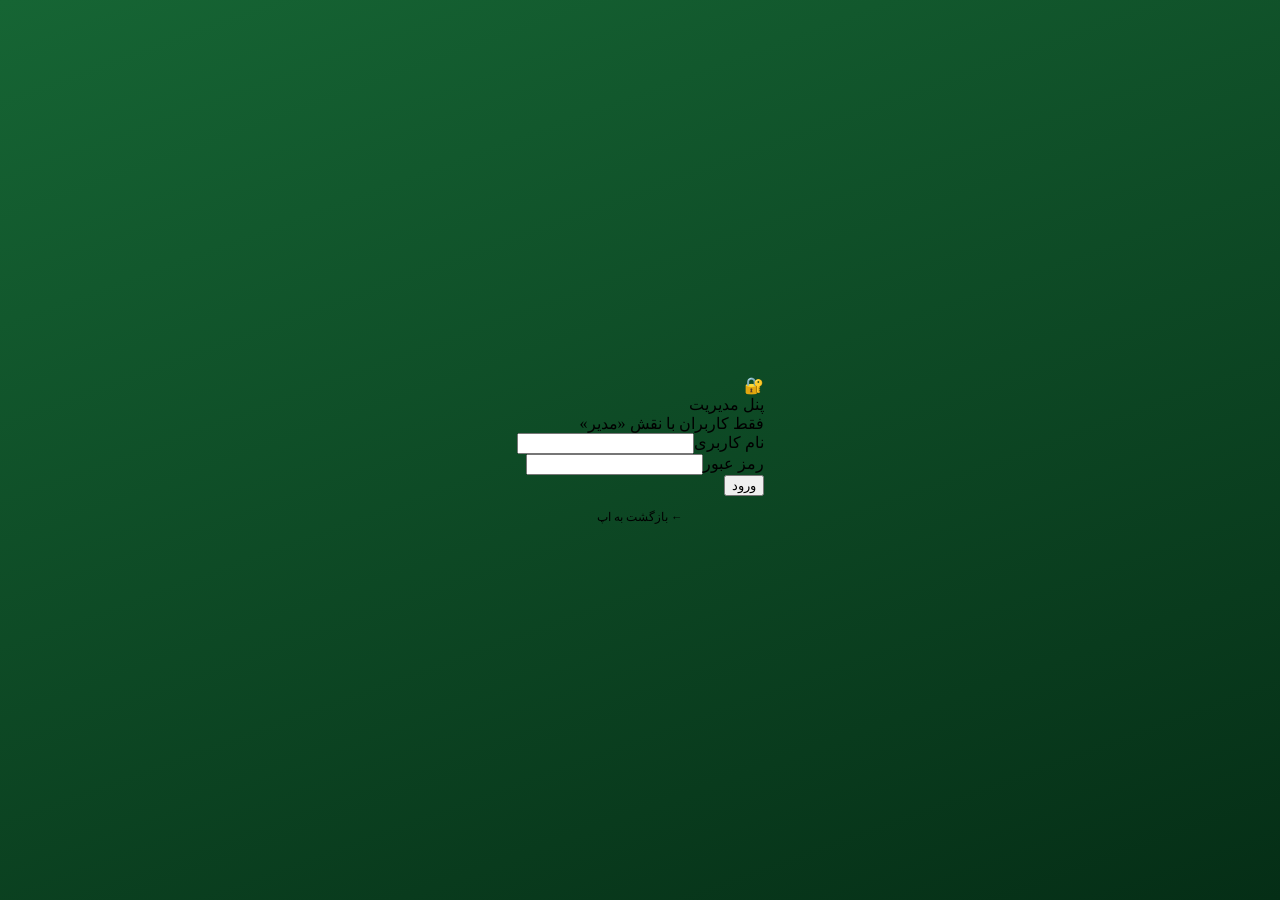
==== commit 462cc9d2: "Add files via upload" ====
--- a/admin.html
+++ b/admin.html
@@ -2,2160 +2,183 @@
 <html lang="fa" dir="rtl">
 <head>
 <meta charset="UTF-8">
-<meta http-equiv="Content-Type" content="text/html; charset=UTF-8">
 <meta name="viewport" content="width=device-width, initial-scale=1.0">
-<title>پنل مدیریت انبار</title>
-<meta name="theme-color" content="#7c2d12">
-<style>
-:root{
-  --primary:#2563eb; --primary-dark:#1d4ed8; --danger:#dc2626;
-  --success:#16a34a; --warning:#f59e0b;
-  --admin:#7c2d12; --admin-dark:#431407;
-  --bg:#f1f5f9; --card:#fff; --border:#e2e8f0;
-  --text:#1e293b; --muted:#64748b;
-  --subtle-bg:#f8fafc;
-  --overlay:rgba(15,23,42,.65);
-}
-body.dark{
-  --primary:#3b82f6; --primary-dark:#60a5fa; --danger:#ef4444;
-  --success:#22c55e; --warning:#f59e0b;
-  --bg:#0f172a; --card:#1e293b; --border:#334155;
-  --text:#e2e8f0; --muted:#94a3b8;
-  --subtle-bg:#0f172a;
-  --overlay:rgba(0,0,0,.85);
-}
-*{box-sizing:border-box;font-family:Tahoma,'Segoe UI',sans-serif;}
-[hidden]{display:none!important;}
-body{margin:0;padding:0;background:var(--bg);color:var(--text);font-size:14px;line-height:1.7;}
-
-#loginScreen{
-  position:fixed;inset:0;z-index:9999;
-  display:flex;align-items:center;justify-content:center;
-  background:linear-gradient(160deg,#7c2d12 0%,#431407 60%,#1c0905 100%);
-  padding:20px;
-}
-.login-box{
-  background:var(--card);border-radius:20px;
-  padding:40px 32px;max-width:420px;width:100%;
-  box-shadow:0 25px 70px rgba(0,0,0,.5);
-  text-align:center;position:relative;overflow:hidden;
-}
-.login-box::before{
-  content:'';position:absolute;top:0;left:0;right:0;height:5px;
-  background:linear-gradient(90deg,#7c2d12,#dc2626,#f59e0b,#7c2d12);
-  animation:shimmer 3s linear infinite;
-  background-size:200% 100%;
-}
-@keyframes shimmer{0%{background-position:0 0;}100%{background-position:200% 0;}}
-.login-icon{
-  font-size:64px;line-height:1;margin-bottom:10px;
-  filter:drop-shadow(0 6px 14px rgba(124,45,18,.4));
-}
-.login-box h1{
-  font-size:22px;margin:0 0 8px;color:var(--admin);
-  letter-spacing:.3px;
-}
-.login-box p{
-  color:var(--muted);font-size:13px;
-  margin:0 0 24px;line-height:1.7;
-}
-.login-input{
-  width:100%;padding:16px 20px;
-  border:2px solid var(--border);border-radius:12px;
-  font-size:24px;text-align:center;letter-spacing:12px;
-  background:var(--subtle-bg);color:var(--text);
-  font-family:monospace;font-weight:bold;
-  transition:all .2s;
-}
-.login-input:focus{
-  outline:none;border-color:var(--admin);
-  box-shadow:0 0 0 4px rgba(124,45,18,.12);
-}
-.login-btn{
-  width:100%;margin-top:16px;padding:14px;
-  background:linear-gradient(135deg,#7c2d12,#431407);
-  color:#fff;border:none;border-radius:12px;
-  font-size:15px;font-weight:bold;font-family:inherit;
-  cursor:pointer;transition:all .15s;
-  box-shadow:0 4px 12px rgba(124,45,18,.3);
-}
-.login-btn:hover:not(:disabled){transform:translateY(-1px);box-shadow:0 6px 18px rgba(124,45,18,.4);}
-.login-btn:disabled{opacity:.6;cursor:not-allowed;}
-#loginError{
-  color:var(--danger);font-size:13px;font-weight:bold;
-  margin-top:12px;min-height:20px;
-}
-.login-hint{
-  font-size:11px;color:var(--muted);
-  margin-top:20px;padding-top:14px;
-  border-top:1px dashed var(--border);
-}
-
-.container{max-width:1100px;margin:0 auto;padding:14px;}
-
-.admin-header{
-  background:linear-gradient(135deg,var(--admin),var(--admin-dark));
-  color:#fff;padding:16px 20px;
-  display:flex;align-items:center;justify-content:space-between;
-  gap:12px;flex-wrap:wrap;
-  border-radius:14px;margin-bottom:16px;
-  box-shadow:0 6px 24px rgba(124,45,18,.25);
-}
-.admin-header h1{
-  margin:0;font-size:18px;
-  display:flex;align-items:center;gap:8px;
-}
-.admin-header-actions{display:flex;align-items:center;gap:8px;flex-wrap:wrap;}
-.admin-user-tag{
-  font-size:12px;background:rgba(255,255,255,.15);
-  padding:6px 12px;border-radius:20px;
-  display:inline-flex;align-items:center;gap:5px;
-}
-.admin-logout{
-  padding:8px 14px;background:rgba(255,255,255,.15);
-  color:#fff;border:1px solid rgba(255,255,255,.3);
-  border-radius:8px;font-size:12px;font-weight:bold;
-  cursor:pointer;font-family:inherit;transition:all .15s;
-}
-.admin-logout:hover{background:rgba(255,255,255,.25);}
-
-.section{
-  background:var(--card);border-radius:12px;
-  margin-bottom:12px;overflow:hidden;
-  border:1px solid var(--border);
-  box-shadow:0 1px 4px rgba(0,0,0,.05);
-}
-.section-head{
-  display:flex;align-items:center;justify-content:space-between;
-  padding:14px 18px;cursor:pointer;user-select:none;
-  background:var(--subtle-bg);transition:background .15s;
-}
-.section-head:hover{background:rgba(124,45,18,.05);}
-.section-title{
-  font-size:14px;font-weight:bold;color:var(--admin);
-  display:flex;align-items:center;gap:8px;
-  flex:1;
-}
-.section-toggle{
-  width:30px;height:30px;border-radius:8px;
-  background:var(--card);border:1px solid var(--border);
-  color:var(--admin);font-size:18px;font-weight:bold;
-  line-height:1;cursor:pointer;padding:0;
-  display:inline-flex;align-items:center;justify-content:center;
-  transition:all .15s;
-}
-.section-toggle:hover{background:var(--admin);color:#fff;border-color:var(--admin);}
-.section-body{padding:16px 18px;border-top:1px solid var(--border);}
-.section-body.collapsed{display:none;}
-
-.stats-grid{
-  display:grid;grid-template-columns:repeat(auto-fill,minmax(160px,1fr));
-  gap:10px;margin-bottom:14px;
-}
-.stat-card{
-  background:var(--subtle-bg);padding:12px 14px;
-  border-radius:10px;border:1px solid var(--border);
-  transition:all .15s;
-}
-.stat-card:hover{border-color:var(--admin);box-shadow:0 4px 12px rgba(124,45,18,.08);}
-.stat-card-label{font-size:11px;color:var(--muted);display:block;margin-bottom:4px;}
-.stat-card-value{font-size:20px;font-weight:900;color:var(--admin);word-break:break-all;}
-.stat-card-value.ok{color:var(--success);}
-.stat-card-value.warn{color:var(--warning);}
-.stat-card-value.err{color:var(--danger);}
-.stat-card-value.muted{color:var(--muted);}
-
-.btn{
-  padding:11px 16px;border:none;border-radius:9px;
-  font-size:13px;font-weight:bold;font-family:inherit;
-  cursor:pointer;display:inline-flex;align-items:center;
-  justify-content:center;gap:6px;transition:all .15s;
-  text-align:center;
-}
-.btn:active:not(:disabled){transform:scale(.97);}
-.btn:disabled{opacity:.45;cursor:not-allowed;}
-.btn-primary{background:var(--primary);color:#fff;}
-.btn-success{background:var(--success);color:#fff;}
-.btn-warning{background:var(--warning);color:#fff;}
-.btn-danger{background:var(--danger);color:#fff;}
-.btn-admin{background:linear-gradient(135deg,var(--admin),var(--admin-dark));color:#fff;}
-.btn-secondary{background:var(--border);color:var(--text);}
-.btn-outline{background:transparent;border:1.5px solid var(--admin);color:var(--admin);}
-.btn-outline:hover{background:var(--admin);color:#fff;}
-.btn:hover:not(:disabled){opacity:.9;}
-.btn-block{width:100%;}
-.btn-grid{display:grid;grid-template-columns:repeat(auto-fit,minmax(200px,1fr));gap:10px;}
-
-.info-box{
-  padding:12px 14px;border-radius:10px;
-  font-size:12.5px;font-weight:bold;line-height:1.7;
-  margin-bottom:12px;border:1px solid;
-}
-.info-box.ok{background:rgba(22,163,74,.08);border-color:var(--success);color:var(--success);}
-.info-box.warn{background:rgba(245,158,11,.08);border-color:var(--warning);color:#92400e;}
-.info-box.err{background:rgba(220,38,38,.08);border-color:var(--danger);color:var(--danger);}
-.info-box.info{background:rgba(37,99,235,.08);border-color:var(--primary);color:var(--primary-dark);}
-.info-box.admin{background:rgba(124,45,18,.06);border-color:var(--admin);color:var(--admin);}
-
-.tbl-wrap{overflow-x:auto;border-radius:8px;border:1px solid var(--border);}
-table{width:100%;border-collapse:collapse;font-size:12.5px;}
-th,td{padding:9px 10px;border-bottom:1px solid var(--border);text-align:right;}
-th{background:var(--subtle-bg);font-weight:bold;font-size:12px;color:var(--muted);position:sticky;top:0;}
-tr:last-child td{border-bottom:none;}
-tr:hover td{background:var(--subtle-bg);}
-td.mono{font-family:monospace;font-size:11.5px;}
-
-.json-viewer{
-  background:#1e293b;color:#e2e8f0;
-  padding:14px;border-radius:10px;
-  font-family:monospace;font-size:12px;
-  max-height:400px;overflow:auto;
-  white-space:pre;line-height:1.6;
-  direction:ltr;text-align:left;
-}
-.json-viewer::-webkit-scrollbar{width:8px;height:8px;}
-.json-viewer::-webkit-scrollbar-thumb{background:#475569;border-radius:4px;}
-
-.loading{
-  display:inline-block;width:16px;height:16px;
-  border:2px solid rgba(255,255,255,.3);
-  border-top-color:#fff;border-radius:50%;
-  animation:spin .8s linear infinite;
-  vertical-align:middle;
-}
-@keyframes spin{to{transform:rotate(360deg);}}
-
-.toast-container{
-  position:fixed;bottom:24px;left:50%;
-  transform:translateX(-50%);z-index:10000;
-  display:flex;flex-direction:column;align-items:center;
-  gap:10px;pointer-events:none;max-width:92vw;
-}
-.toast{
-  background:var(--card);color:var(--text);
-  padding:12px 18px;border-radius:12px;
-  box-shadow:0 10px 30px rgba(0,0,0,.25);
-  font-size:13px;font-weight:bold;
-  display:flex;align-items:center;gap:10px;
-  border-right:4px solid var(--admin);
-  border-left:1px solid var(--border);
-  animation:toastIn .3s ease-out;
-  pointer-events:auto;cursor:pointer;
-  max-width:min(92vw,500px);
-}
-.toast.success{border-right-color:var(--success);}
-.toast.error{border-right-color:var(--danger);}
-.toast.warning{border-right-color:var(--warning);}
-.toast.info{border-right-color:var(--primary);}
-.toast.hiding{animation:toastOut .3s ease-in forwards;}
-@keyframes toastIn{from{opacity:0;transform:translateY(20px);}to{opacity:1;transform:translateY(0);}}
-@keyframes toastOut{from{opacity:1;transform:translateY(0);}to{opacity:0;transform:translateY(20px);}}
-
-.modal-overlay{
-  position:fixed;inset:0;background:var(--overlay);
-  display:none;align-items:center;justify-content:center;
-  z-index:1000;padding:16px;
-}
-.modal-overlay.show{display:flex;}
-.modal-box{
-  background:var(--card);border-radius:14px;
-  padding:20px;max-width:440px;width:100%;
-  box-shadow:0 20px 60px rgba(0,0,0,.5);
-}
-.modal-msg{font-size:14px;text-align:center;margin-bottom:16px;line-height:1.9;white-space:pre-line;}
-.modal-input{
-  width:100%;padding:11px;border:1px solid var(--border);
-  border-radius:8px;font-size:14px;margin-bottom:16px;
-  text-align:right;background:var(--subtle-bg);color:var(--text);
-  font-family:inherit;
-}
-.modal-btns{display:flex;gap:8px;flex-wrap:wrap;}
-.modal-btn{
-  flex:1;min-width:100px;padding:11px 16px;
-  border:none;border-radius:8px;font-size:13px;
-  font-weight:bold;font-family:inherit;cursor:pointer;
-}
-.modal-ok{background:var(--primary);color:#fff;}
-.modal-ok.danger{background:var(--danger);}
-.modal-cancel{background:var(--border);color:var(--text);}
-
-/* ============ Chart v1.3.0 ============ */
-.chart-wrap{
-  background:var(--subtle-bg);border-radius:10px;
-  border:1px solid var(--border);
-  padding:10px;
-}
-.chart{
-  display:flex;align-items:flex-end;gap:4px;
-  height:220px;padding:36px 4px 0;
-  overflow-x:auto;overflow-y:hidden;
-  position:relative;
-}
-.chart::-webkit-scrollbar{height:6px;}
-.chart::-webkit-scrollbar-thumb{background:var(--muted);border-radius:3px;}
-.chart-bar-wrap{
-  flex:1;min-width:44px;height:100%;
-  display:flex;flex-direction:column;
-  align-items:stretch;justify-content:flex-end;
-  gap:2px;
-}
-.chart-bar-inner{
-  flex:1;display:flex;gap:2px;
-  align-items:flex-end;width:100%;
-  min-height:0;position:relative;
-}
-.chart-bar{
-  flex:1;background:linear-gradient(180deg,var(--admin),var(--admin-dark));
-  border-radius:4px 4px 0 0;min-height:3px;
-  transition:filter .15s;
-  position:relative;
-}
-.chart-bar:hover{filter:brightness(1.2);}
-.chart-bar .bar-val{
-  position:absolute;
-  bottom:100%;
-  left:50%;
-  transform:translateX(-50%);
-  margin-bottom:3px;
-  font-size:9px;
-  font-weight:900;
-  color:var(--admin-dark);
-  background:var(--card);
-  padding:1px 4px;
-  border-radius:3px;
-  border:1px solid var(--border);
-  white-space:nowrap;
-  line-height:1.2;
-  pointer-events:none;
-  z-index:2;
-  box-shadow:0 1px 3px rgba(0,0,0,.08);
-}
-.chart-bar:hover .bar-val{
-  background:var(--admin);color:#fff;border-color:var(--admin);
-}
-.chart-bar .bar-val.hidden{
-  display:none;
-}
-.chart-label{
-  font-size:10px;color:var(--muted);
-  text-align:center;
-  white-space:nowrap;
-  overflow:hidden;
-  text-overflow:ellipsis;
-  font-weight:bold;
-  padding-top:4px;
-  border-top:1px dashed var(--border);
-  height:18px;
-  flex-shrink:0;
-}
-.chart-legend{
-  display:flex;gap:14px;margin-bottom:10px;
-  font-size:11.5px;color:var(--muted);flex-wrap:wrap;
-  align-items:center;
-}
-.chart-legend span{display:inline-flex;align-items:center;gap:5px;}
-.chart-legend .dot{
-  width:10px;height:10px;border-radius:3px;display:inline-block;
-}
-
-/* ============ Toggle ============ */
-.summary-mode-toggle{
-  display:inline-flex;background:var(--subtle-bg);
-  border-radius:8px;border:1px solid var(--border);
-  padding:2px;margin-bottom:10px;
-}
-.summary-mode-toggle button{
-  padding:6px 14px;border:none;background:transparent;
-  color:var(--muted);font-size:12px;font-weight:bold;
-  font-family:inherit;cursor:pointer;
-  border-radius:6px;transition:all .15s;
-  white-space:nowrap;
-}
-.summary-mode-toggle button.active{
-  background:var(--admin);color:#fff;
-}
-
-.progress{
-  height:8px;background:var(--subtle-bg);
-  border-radius:4px;overflow:hidden;
-  border:1px solid var(--border);
-  margin-top:6px;
-}
-.progress-bar{
-  height:100%;background:linear-gradient(90deg,var(--success),var(--warning),var(--danger));
-  transition:width .5s;
-  border-radius:4px;
-}
-
-.version-tag{
-  display:inline-block;font-size:10px;
-  background:rgba(255,255,255,.2);
-  padding:2px 8px;border-radius:10px;
-  margin-right:6px;
-  font-weight:normal;
-}
-
-@media(max-width:600px){
-  .container{padding:10px;}
-  .admin-header{padding:12px 14px;}
-  .admin-header h1{font-size:15px;}
-  .section-head{padding:12px 14px;}
-  .section-body{padding:14px;}
-  .stats-grid{grid-template-columns:1fr 1fr;}
-  .login-box{padding:28px 22px;}
-  .login-icon{font-size:52px;}
-  .login-box h1{font-size:18px;}
-  .login-input{font-size:20px;letter-spacing:8px;padding:14px;}
-  .chart{height:200px;padding:34px 4px 0;}
-  .chart-bar-wrap{min-width:38px;}
-  .chart-bar .bar-val{font-size:8px;padding:1px 3px;}
-}
-</style>
+<title>پنل مدیریت — انبار صنوبر</title>
+<meta name="theme-color" content="#166534">
+<link rel="icon" href="./icon-192.png">
+<link rel="stylesheet" href="./css/main.css">
+<link rel="stylesheet" href="./css/admin.css">
 </head>
 <body>
 
-<div id="loginScreen">
+<div id="loginScreen" style="position:fixed;inset:0;background:linear-gradient(160deg,#166534,#052e16);display:flex;align-items:center;justify-content:center;padding:20px;z-index:9998;">
   <div class="login-box">
-    <div class="login-icon">🔐</div>
-    <h1>پنل مدیریت انبار</h1>
-    <p>برای دسترسی، رمز ادمین را وارد کنید</p>
-    <input type="password" id="loginPassword" class="login-input" inputmode="numeric" maxlength="4" placeholder="••••" autocomplete="off">
-    <button class="login-btn" id="loginBtn" onclick="tryLogin()">ورود به پنل</button>
-    <div id="loginError"></div>
-    <div class="login-hint">
-      🔒 این پنل فقط برای مدیر سیستم است — نسخه ۱.۳.۰
-    </div>
+    <div class="login-logo">🔐</div>
+    <div class="login-title">پنل مدیریت</div>
+    <div class="login-sub">فقط کاربران با نقش «مدیر»</div>
+    <div class="login-error" id="loginError" hidden></div>
+    <div class="login-field"><label>نام کاربری</label><input type="text" id="loginUsername"></div>
+    <div class="login-field"><label>رمز عبور</label><input type="password" id="loginPassword"></div>
+    <button type="button" class="login-btn" onclick="adminLogin()">ورود</button>
+    <div style="text-align:center;margin-top:14px;font-size:11.5px;"><a href="./index.html" style="color:var(--primary);text-decoration:none;">← بازگشت به اپ</a></div>
   </div>
 </div>
 
-<div id="adminPanel" class="container" hidden>
+<div class="container" id="adminApp" hidden>
+  <div class="app-header">
+    <div class="company-name">پنل مدیریت سیستم انبار</div>
+    <div class="factory-name">کارخانه قند صنوبر</div>
+    <div class="app-title">🔐 مدیریت کاربران و دیتابیس</div>
+    <div class="header-actions">
+      <button type="button" class="icon-btn" onclick="location.href='./index.html'" title="بازگشت">↩️</button>
+    </div>
+    <div class="user-pill" id="adminUserPill"></div>
+  </div>
 
-  <div class="admin-header">
-    <h1>🔐 پنل مدیریت انبار <span class="version-tag">v1.3.0</span></h1>
-    <div class="admin-header-actions">
-      <span class="admin-user-tag" id="adminUserTag">👤 نامشخص</span>
-      <button class="admin-logout" onclick="logout()">🚪 خروج</button>
+  <div class="sync-bar" style="margin-bottom:14px;">
+    <div class="sync-bar-status" id="syncStatus">⚪ در حال آماده‌سازی...</div>
+    <div class="sync-bar-actions">
+      <button type="button" class="sync-btn pull" onclick="adminPull()" id="adminPullBtn">⬇️ دریافت</button>
+      <button type="button" class="sync-btn push" onclick="adminPush()" id="adminPushBtn">⬆️ ذخیره</button>
     </div>
   </div>
 
-  <div class="section" style="margin-bottom:12px;">
-    <div class="section-body" style="padding:12px 16px;border:none;">
-      <div style="display:flex;align-items:center;justify-content:space-between;gap:10px;flex-wrap:wrap;">
-        <span id="syncStatus" style="font-size:13px;font-weight:bold;">⚪ در حال بارگذاری...</span>
-        <button class="btn btn-primary" style="padding:8px 14px;font-size:12px;" onclick="refreshData()">🔄 بارگذاری مجدد</button>
+  <div class="admin-layout">
+    <aside class="admin-sidebar">
+      <button class="admin-nav-btn active" data-panel="dashboard" onclick="showPanel('dashboard')"><span class="admin-nav-icon">📊</span> داشبورد</button>
+      <button class="admin-nav-btn" data-panel="users" onclick="showPanel('users')"><span class="admin-nav-icon">👥</span> کاربران</button>
+      <button class="admin-nav-btn" data-panel="records" onclick="showPanel('records')"><span class="admin-nav-icon">📋</span> رکوردها</button>
+      <button class="admin-nav-btn" data-panel="audit" onclick="showPanel('audit')"><span class="admin-nav-icon">📜</span> لاگ عملیات</button>
+      <button class="admin-nav-btn" data-panel="database" onclick="showPanel('database')"><span class="admin-nav-icon">💾</span> دیتابیس</button>
+      <button class="admin-nav-btn" data-panel="system" onclick="showPanel('system')"><span class="admin-nav-icon">⚙️</span> سیستم</button>
+    </aside>
+    <main class="admin-content" id="adminContent">
+      <div class="admin-panel active" id="panel-dashboard">
+        <h2 class="admin-panel-title">📊 داشبورد</h2>
+        <div class="stat-grid" id="statGrid"></div>
       </div>
-    </div>
+      <div class="admin-panel" id="panel-users">
+        <h2 class="admin-panel-title">👥 مدیریت کاربران</h2>
+        <div style="margin-bottom:12px;display:flex;gap:8px;flex-wrap:wrap;">
+          <button class="btn btn-primary" onclick="showUserModal()">➕ کاربر جدید</button>
+          <button class="btn btn-secondary" onclick="renderUsers()">🔄 بازخوانی</button>
+        </div>
+        <div style="overflow-x:auto;">
+          <table class="admin-table">
+            <thead><tr><th>#</th><th>نام کاربری</th><th>نام نمایشی</th><th>نقش</th><th>وضعیت</th><th>آخرین ورود</th><th>تاریخ ایجاد</th><th>عملیات</th></tr></thead>
+            <tbody id="usersBody"></tbody>
+          </table>
+        </div>
+      </div>
+      <div class="admin-panel" id="panel-records">
+        <h2 class="admin-panel-title">📋 رکوردها (نمای کلی)</h2>
+        <div class="admin-section">
+          <div class="admin-section-title">آمار سریع</div>
+          <div id="recordsStats"></div>
+        </div>
+        <div class="admin-section">
+          <div class="admin-section-title">رکوردهای آخر (۱۵ مورد)</div>
+          <div style="overflow-x:auto;">
+            <table class="admin-table">
+              <thead><tr><th>#</th><th>نوع</th><th>تاریخ</th><th>کالا</th><th>تعداد</th><th>ثبت‌کننده</th><th>آخرین ویرایش</th></tr></thead>
+              <tbody id="recentRecordsBody"></tbody>
+            </table>
+          </div>
+        </div>
+      </div>
+      <div class="admin-panel" id="panel-audit">
+        <h2 class="admin-panel-title">📜 لاگ عملیات</h2>
+        <div style="margin-bottom:12px;display:flex;gap:8px;flex-wrap:wrap;">
+          <select id="auditFilter" onchange="renderAudit()" style="max-width:200px;">
+            <option value="">همه عملیات</option>
+            <option value="create">ثبت</option>
+            <option value="update">ویرایش</option>
+            <option value="delete">حذف</option>
+            <option value="login">ورود</option>
+            <option value="user">عملیات کاربر</option>
+          </select>
+          <button class="btn btn-secondary" onclick="renderAudit()">🔄 بازخوانی</button>
+        </div>
+        <div id="auditList" style="background:var(--card);border-radius:8px;border:1px solid var(--border);max-height:600px;overflow-y:auto;"></div>
+      </div>
+      <div class="admin-panel" id="panel-database">
+        <h2 class="admin-panel-title">💾 مدیریت دیتابیس</h2>
+        <div class="admin-section">
+          <div class="admin-section-title">📊 اطلاعات فایل</div>
+          <div id="dbInfo"></div>
+        </div>
+        <div class="admin-section">
+          <div class="admin-section-title">💾 پشتیبان‌گیری و بازیابی</div>
+          <div style="display:flex;gap:8px;flex-wrap:wrap;">
+            <button class="btn btn-primary" onclick="adminBackup()">💾 دانلود پشتیبان</button>
+            <button class="btn btn-warning" onclick="document.getElementById('restoreFile').click()">📂 بارگذاری</button>
+            <input type="file" id="restoreFile" accept=".json" onchange="adminRestore(event)" style="display:none;">
+          </div>
+        </div>
+        <div class="admin-section">
+          <div class="admin-section-title">🔐 تنظیمات GitHub</div>
+          <div class="field" style="margin-bottom:8px;"><label>Owner</label><input id="ghOwner" type="text"></div>
+          <div class="field" style="margin-bottom:8px;"><label>Repository</label><input id="ghRepo" type="text"></div>
+          <div class="field" style="margin-bottom:8px;"><label>Token</label><input id="ghToken" type="password"></div>
+          <button class="btn btn-primary" onclick="saveGh()">💾 ذخیره و تست</button>
+          <div id="ghTestInfo" style="font-size:11.5px;margin-top:8px;color:var(--muted);"></div>
+        </div>
+        <div class="admin-section danger-zone">
+          <div class="danger-zone-title">⚠️ منطقه خطر</div>
+          <p style="font-size:12.5px;color:var(--muted);margin-bottom:10px;">عملیات زیر غیرقابل بازگشت هستند. با احتیاط استفاده کنید.</p>
+          <div style="display:flex;gap:8px;flex-wrap:wrap;">
+            <button class="btn btn-warning" onclick="resetEpoch()">🔄 بازنشانی نسل (Epoch)</button>
+            <button class="btn btn-danger" onclick="clearAllRecords()">🗑️ حذف همه رکوردها</button>
+          </div>
+        </div>
+      </div>
+      <div class="admin-panel" id="panel-system">
+        <h2 class="admin-panel-title">⚙️ اطلاعات سیستم</h2>
+        <div class="admin-section">
+          <div class="admin-section-title">ساختار داده</div>
+          <div id="systemInfo"></div>
+        </div>
+      </div>
+    </main>
   </div>
-
-  <!-- 1. Status -->
-  <div class="section">
-    <div class="section-head" onclick="toggleSection('statusSection', event)">
-      <span class="section-title">📊 وضعیت دیتابیس</span>
-      <button class="section-toggle" id="toggleBtnStatusSection" onclick="event.stopPropagation();toggleSection('statusSection')">+</button>
-    </div>
-    <div class="section-body collapsed" id="statusSection">
-      <div class="stats-grid" id="statsGrid"></div>
-      <div id="sizeWarningBox"></div>
-      <div id="healthBox"></div>
-    </div>
-  </div>
-
-  <!-- 2. Backup -->
-  <div class="section">
-    <div class="section-head" onclick="toggleSection('backupSection', event)">
-      <span class="section-title">💾 پشتیبان و بازیابی</span>
-      <button class="section-toggle" id="toggleBtnBackupSection" onclick="event.stopPropagation();toggleSection('backupSection')">+</button>
-    </div>
-    <div class="section-body collapsed" id="backupSection">
-      <div class="info-box info">
-        💡 فایل پشتیبان حاوی تمام رکوردها، کالاها، فروشندگان و تنظیمات است.
-      </div>
-      <div class="btn-grid">
-        <button class="btn btn-success" onclick="adminBackup()">💾 پشتیبان‌گیری از دیتابیس</button>
-        <button class="btn btn-warning" onclick="document.getElementById('restoreInput').click()">📂 بازیابی از فایل</button>
-        <button class="btn btn-primary" onclick="exportAllCSV()">📊 خروجی همه رکوردها (CSV)</button>
-      </div>
-      <input type="file" id="restoreInput" accept=".json" onchange="adminRestore(event)" style="display:none;">
-      <div id="backupInfo" style="margin-top:12px;font-size:12px;color:var(--muted);"></div>
-    </div>
-  </div>
-
-  <!-- 3. Cleanup -->
-  <div class="section">
-    <div class="section-head" onclick="toggleSection('cleanupSection', event)">
-      <span class="section-title">🧹 ابزارهای پاک‌سازی</span>
-      <button class="section-toggle" id="toggleBtnCleanupSection" onclick="event.stopPropagation();toggleSection('cleanupSection')">+</button>
-    </div>
-    <div class="section-body collapsed" id="cleanupSection">
-      <div class="info-box warn">
-        ⚠️ <b>قبل از هر پاک‌سازی:</b> مطمئن شوید همه کاربران Push کرده‌اند و آفلاین هستند.
-      </div>
-      <div class="btn-grid">
-        <button class="btn btn-warning" onclick="cleanTombstones()">
-          🧹 پاک کردن Tombstoneها<br>
-          <span style="font-size:10px;font-weight:normal;opacity:.85;">(فقط لیست‌های حذف‌شده)</span>
-        </button>
-        <button class="btn btn-warning" onclick="removeDeletedRecords()">
-          🗑️ حذف رکوردهای مرده<br>
-          <span style="font-size:10px;font-weight:normal;opacity:.85;">(رکوردهای Soft-Delete)</span>
-        </button>
-        <button class="btn btn-danger" onclick="fullDatabaseReset()">
-          ⚡ پاک‌سازی کامل<br>
-          <span style="font-size:10px;font-weight:normal;opacity:.85;">(با افزایش Epoch)</span>
-        </button>
-        <button class="btn btn-danger" style="background:#450a0a;" onclick="completeWipe()">
-          🔥 بازنشانی کامل<br>
-          <span style="font-size:10px;font-weight:normal;opacity:.85;">(همه چیز صفر)</span>
-        </button>
-      </div>
-      <div id="cleanupInfo" style="margin-top:12px;font-size:12px;color:var(--muted);"></div>
-    </div>
-  </div>
-
-  <!-- 4. Inspect -->
-  <div class="section">
-    <div class="section-head" onclick="toggleSection('inspectSection', event)">
-      <span class="section-title">🔍 بررسی داده‌ها</span>
-      <button class="section-toggle" id="toggleBtnInspectSection" onclick="event.stopPropagation();toggleSection('inspectSection')">+</button>
-    </div>
-    <div class="section-body collapsed" id="inspectSection">
-      <div class="btn-grid" style="margin-bottom:14px;">
-        <button class="btn btn-outline" onclick="viewRawJSON()">📜 مشاهده JSON خام</button>
-        <button class="btn btn-outline" onclick="findDuplicates()">🔎 یافتن رکوردهای تکراری</button>
-        <button class="btn btn-outline" onclick="checkIntegrity()">🚨 چک یکپارچگی</button>
-        <button class="btn btn-outline" onclick="findOrphans()">👻 یافتن ارجاع‌های خالی</button>
-      </div>
-      <div id="inspectResult"></div>
-    </div>
-  </div>
-
-  <!-- 5. Repair -->
-  <div class="section">
-    <div class="section-head" onclick="toggleSection('repairSection', event)">
-      <span class="section-title">🛠️ ابزارهای تعمیر</span>
-      <button class="section-toggle" id="toggleBtnRepairSection" onclick="event.stopPropagation();toggleSection('repairSection')">+</button>
-    </div>
-    <div class="section-body collapsed" id="repairSection">
-      <div class="info-box info">
-        💡 این ابزارها برای اصلاح مشکلات رایج در دیتا هستند.
-      </div>
-      <div class="btn-grid">
-        <button class="btn btn-warning" onclick="fixOrphanReferences()">🔧 تعمیر ارجاع‌های خالی</button>
-        <button class="btn btn-warning" onclick="mergeDuplicateProducts()">🧩 ترکیب کالاهای تکراری</button>
-        <button class="btn btn-outline" onclick="bulkUpdateField()">✏️ به‌روزرسانی انبوه یک فیلد</button>
-      </div>
-      <div id="repairInfo" style="margin-top:12px;font-size:12px;color:var(--muted);"></div>
-    </div>
-  </div>
-
-  <!-- 6. Reports -->
-  <div class="section">
-    <div class="section-head" onclick="toggleSection('reportsSection', event)">
-      <span class="section-title">📊 آمار پیشرفته</span>
-      <button class="section-toggle" id="toggleBtnReportsSection" onclick="event.stopPropagation();toggleSection('reportsSection')">+</button>
-    </div>
-    <div class="section-body collapsed" id="reportsSection">
-      <div id="reportsContent">
-        <div class="info-box info">💡 روی «بارگذاری آمار» بزنید تا گزارش‌ها ساخته شود.</div>
-        <button class="btn btn-primary btn-block" onclick="loadAdvancedReports()" style="margin-bottom:14px;">📊 بارگذاری آمار</button>
-      </div>
-    </div>
-  </div>
-
-  <!-- 7. Activity -->
-  <div class="section">
-    <div class="section-head" onclick="toggleSection('activitySection', event)">
-      <span class="section-title">📜 فعالیت‌های اخیر</span>
-      <button class="section-toggle" id="toggleBtnActivitySection" onclick="event.stopPropagation();toggleSection('activitySection')">+</button>
-    </div>
-    <div class="section-body collapsed" id="activitySection">
-      <div id="activityContent">
-        <button class="btn btn-primary btn-block" onclick="loadActivityLog()" style="margin-bottom:14px;">📜 بارگذاری فعالیت‌ها</button>
-      </div>
-    </div>
-  </div>
-
-  <!-- 8. Settings -->
-  <div class="section">
-    <div class="section-head" onclick="toggleSection('settingsSection', event)">
-      <span class="section-title">⚙️ تنظیمات پیشرفته</span>
-      <button class="section-toggle" id="toggleBtnSettingsSection" onclick="event.stopPropagation();toggleSection('settingsSection')">+</button>
-    </div>
-    <div class="section-body collapsed" id="settingsSection">
-      <div style="display:grid;gap:10px;">
-        <div>
-          <label style="display:block;font-size:12px;color:var(--muted);margin-bottom:4px;">🏢 نام شرکت</label>
-          <input id="settingCompany" type="text" placeholder="شرکت صنایع غذایی سایه سار صنوبر آریا" style="width:100%;padding:10px;border:1px solid var(--border);border-radius:8px;font-family:inherit;background:var(--subtle-bg);color:var(--text);">
-        </div>
-        <div>
-          <label style="display:block;font-size:12px;color:var(--muted);margin-bottom:4px;">🏭 نام کارخانه</label>
-          <input id="settingFactory" type="text" placeholder="کارخانه قند صنوبر" style="width:100%;padding:10px;border:1px solid var(--border);border-radius:8px;font-family:inherit;background:var(--subtle-bg);color:var(--text);">
-        </div>
-        <button class="btn btn-primary" onclick="saveAdvancedSettings()">💾 ذخیره تنظیمات</button>
-      </div>
-    </div>
-  </div>
-
-  <!-- 9. Security -->
-  <div class="section">
-    <div class="section-head" onclick="toggleSection('securitySection', event)">
-      <span class="section-title">🔐 امنیت</span>
-      <button class="section-toggle" id="toggleBtnSecuritySection" onclick="event.stopPropagation();toggleSection('securitySection')">+</button>
-    </div>
-    <div class="section-body collapsed" id="securitySection">
-      <div class="info-box admin">
-        🔒 اطلاعات امنیتی این پنل
-      </div>
-      <div class="btn-grid">
-        <button class="btn btn-outline" onclick="viewToken()">🔑 نمایش توکن GitHub</button>
-        <button class="btn btn-outline" onclick="changeAdminPassword()">🔐 تغییر رمز ادمین</button>
-        <button class="btn btn-outline" onclick="testGhConnection()">📡 تست اتصال GitHub</button>
-        <button class="btn btn-outline" onclick="logout()">🚪 خروج از پنل</button>
-      </div>
-      <div id="securityInfo" style="margin-top:12px;font-size:12px;color:var(--muted);"></div>
-    </div>
-  </div>
-
-  <!-- 10. Maintenance -->
-  <div class="section">
-    <div class="section-head" onclick="toggleSection('maintSection', event)">
-      <span class="section-title">🔧 نگهداری سیستم</span>
-      <button class="section-toggle" id="toggleBtnMaintSection" onclick="event.stopPropagation();toggleSection('maintSection')">+</button>
-    </div>
-    <div class="section-body collapsed" id="maintSection">
-      <div class="btn-grid">
-        <button class="btn btn-outline" onclick="showLocalStorageSize()">📊 حجم localStorage</button>
-        <button class="btn btn-warning" onclick="clearLocalCache()">🧹 پاک کردن Cache محلی</button>
-        <button class="btn btn-outline" onclick="checkVersions()">🔢 بررسی نسخه‌ها</button>
-        <button class="btn btn-outline" onclick="exportLogs()">📥 دانلود لاگ سیستم</button>
-      </div>
-      <div id="maintInfo" style="margin-top:12px;font-size:12px;color:var(--muted);"></div>
-    </div>
-  </div>
-
 </div>
 
+<!-- Modal -->
 <div class="modal-overlay" id="modalOverlay">
   <div class="modal-box">
     <div class="modal-msg" id="modalMsg"></div>
     <input type="text" class="modal-input" id="modalInput" hidden>
     <div class="modal-btns">
       <button class="modal-btn modal-cancel" id="modalCancel">لغو</button>
+      <button class="modal-btn modal-third" id="modalThird" hidden>—</button>
       <button class="modal-btn modal-ok" id="modalOk">تأیید</button>
+    </div>
+  </div>
+</div>
+
+<!-- User modal -->
+<div class="modal-overlay" id="userModalOverlay">
+  <div class="modal-box" style="max-width:520px;">
+    <h3 style="margin-bottom:14px;" id="userModalTitle">کاربر جدید</h3>
+    <input type="hidden" id="userEditId">
+    <div class="field" style="margin-bottom:10px;"><label>نام کاربری</label><input id="umUsername" type="text"></div>
+    <div class="field" style="margin-bottom:10px;"><label>نام نمایشی</label><input id="umDisplay" type="text"></div>
+    <div class="field" style="margin-bottom:10px;" id="passField"><label>رمز عبور</label><input id="umPassword" type="password" placeholder="حداقل ۶ کاراکتر"></div>
+    <div class="field" style="margin-bottom:10px;"><label>نقش</label><select id="umRole"><option value="operator">اپراتور</option><option value="viewer">بیننده</option><option value="admin">مدیر</option></select></div>
+    <div class="field" style="margin-bottom:16px;"><label><input type="checkbox" id="umActive" checked style="width:auto;"> فعال</label></div>
+    <div class="modal-btns">
+      <button class="modal-btn modal-cancel" onclick="closeUserModal()">لغو</button>
+      <button class="modal-btn modal-ok" onclick="saveUser()">💾 ذخیره</button>
     </div>
   </div>
 </div>
 
 <div class="toast-container" id="toastContainer"></div>
 
-<script>
-/* ============================================================
-   🔐 رمز ادمین — XOR + Base64
-   رمز واقعی: 3759
-   ============================================================ */
-const _K = 0x5A;
-const _ENC = "aW1vYw==";
-function _checkPass(input){
-  try{
-    const dec = atob(_ENC);
-    let real = '';
-    for(let i=0;i<dec.length;i++){
-      real += String.fromCharCode(dec.charCodeAt(i) ^ _K);
-    }
-    return String(input) === real;
-  }catch(e){ return false; }
-}
-
-const DATA_FILE_NAME = 'data-v6.json';
-const GH_CONFIG_KEY = 'wh_github_config';
-const PENDING_KEY = 'wh_pending_state';
-const ADMIN_SESSION_KEY = 'wh_admin_session';
-const ADMIN_VERSION = '1.3.0';
-const DEFAULT_UNITS = [{v:'kg',l:'کیلوگرم',factor:1}];
-
-let ghConfig = {owner:'ghandsenobar',repo:'Warehouse',token:''};
-let ghFileSha = null;
-let ghFileSize = 0;
-let ghCanWrite = null;
-
-let records = [];
-let products = [];
-let sellers = [];
-let buyers = [];
-let drivers = [];
-let unitsList = [...DEFAULT_UNITS];
-let permanentlyDeletedIds = [];
-let deletedProducts = [];
-let deletedSellers = [];
-let deletedBuyers = [];
-let deletedDrivers = [];
-let deletedUnits = [];
-let dataEpoch = 1;
-let username = '';
-let topProductsMode = localStorage.getItem('wh_admin_top_products_mode') || 'grouped';
-
-function esc(s){if(s==null)return '';return String(s).replace(/[&<>"']/g,c=>({'&':'&amp;','<':'&lt;','>':'&gt;','"':'&quot;',"'":'&#39;'}[c]));}
-function toFa(s){const F='۰۱۲۳۴۵۶۷۸۹';return String(s).replace(/\d/g,d=>F[+d]);}
-function toLatinDigits(s){return String(s).replace(/[۰-۹]/g,d=>'۰۱۲۳۴۵۶۷۸۹'.indexOf(d)).replace(/[٠-٩]/g,d=>'٠١٢٣٤٥٦٧٨٩'.indexOf(d));}
-function formatBytes(b){
-  if(b<1024)return toFa(b)+' بایت';
-  if(b<1024*1024)return toFa((b/1024).toFixed(1))+' کیلوبایت';
-  return toFa((b/1024/1024).toFixed(2))+' مگابایت';
-}
-function normalizeRecord(r){
-  if(!r||typeof r!=='object')return r;
-  if(typeof r.updatedAt!=='number')r.updatedAt=(typeof r.id==='number')?r.id:Date.now();
-  if(typeof r.deleted!=='boolean')r.deleted=false;
-  if(r.unit===undefined)r.unit='';
-  if(r.subtype===undefined)r.subtype='';
-  if(r.totalWeight===undefined)r.totalWeight='';
-  if(r.invoiceNumber===undefined)r.invoiceNumber=r.docNumber||'';
-  if(r.basilNumber===undefined)r.basilNumber='';
-  if(r.waybillNumber===undefined)r.waybillNumber='';
-  if(r.driver===undefined)r.driver='';
-  return r;
-}
-function normalizeProductList(arr){
-  if(!Array.isArray(arr))return [];
-  return arr.map(x=>{
-    if(typeof x==='string')return {name:x,unit:'pcs',subtypes:[]};
-    if(x&&typeof x==='object'&&x.name){
-      const subtypes = Array.isArray(x.subtypes)?x.subtypes.map(s=>String(s||'').trim()).filter(Boolean):[];
-      return {name:String(x.name),unit:x.unit||'pcs',subtypes};
-    }
-    return null;
-  }).filter(Boolean);
-}
-function normalizeStringList(arr){if(!Array.isArray(arr))return [];return arr.map(x=>typeof x==='string'?x:(x&&x.name?x.name:null)).filter(x=>x&&typeof x==='string');}
-function normalizeUnitList(arr){
-  if(!Array.isArray(arr)||!arr.length)return [...DEFAULT_UNITS];
-  return arr.map(x=>{
-    if(typeof x==='string'){const d=DEFAULT_UNITS.find(u=>u.v===x);return d?{...d}:{v:x,l:x,factor:null};}
-    if(x&&x.v){
-      let f=x.factor;
-      if(f===undefined) f=null;
-      if(f!==null && f!==''){f=parseFloat(toLatinDigits(String(f)));if(isNaN(f))f=null;}
-      else f=null;
-      return {v:String(x.v),l:String(x.l||x.v),factor:f};
-    }
-    return null;
-  }).filter(Boolean);
-}
-
-function showToast(msg, type='info', dur=3000){
-  const c = document.getElementById('toastContainer');
-  const icons = {success:'✅',error:'❌',warning:'⚠️',info:'ℹ️'};
-  while(c.children.length >= 3){ c.firstChild.remove(); }
-  const t = document.createElement('div');
-  t.className = 'toast ' + type;
-  t.innerHTML = `<span>${icons[type]||''}</span><span>${esc(msg)}</span>`;
-  c.appendChild(t);
-  let removed = false;
-  const rm = ()=>{ if(removed)return;removed=true;t.classList.add('hiding');setTimeout(()=>t.remove(),300); };
-  t.addEventListener('click', rm);
-  setTimeout(rm, dur);
-}
-
-let _modalResolve = null;
-function openModal(type, msg, opts={}){
-  return new Promise(resolve=>{
-    _modalResolve = resolve;
-    const ov = document.getElementById('modalOverlay');
-    const mm = document.getElementById('modalMsg');
-    const mi = document.getElementById('modalInput');
-    const ok = document.getElementById('modalOk');
-    const cnc = document.getElementById('modalCancel');
-    mm.textContent = msg;
-    if(type === 'prompt'){
-      mi.hidden = false; mi.value = opts.default || ''; mi.placeholder = opts.placeholder || '';
-    } else { mi.hidden = true; }
-    ok.textContent = opts.okText || 'تأیید';
-    ok.classList.toggle('danger', !!opts.danger);
-    cnc.textContent = opts.cancelText || 'لغو';
-    if(type === 'alert'){ cnc.style.display = 'none'; }
-    else { cnc.style.display = ''; }
-    ov.classList.add('show');
-    setTimeout(()=>{ if(type==='prompt') mi.focus(); else ok.focus(); }, 60);
-  });
-}
-document.getElementById('modalOk').addEventListener('click', ()=>{
-  const type = document.getElementById('modalInput').hidden ? 'confirm' : 'prompt';
-  let val = true;
-  if(type === 'prompt'){ val = document.getElementById('modalInput').value.trim() || null; }
-  document.getElementById('modalOverlay').classList.remove('show');
-  const r = _modalResolve; _modalResolve = null; if(r) r(val);
-});
-document.getElementById('modalCancel').addEventListener('click', ()=>{
-  document.getElementById('modalOverlay').classList.remove('show');
-  const r = _modalResolve; _modalResolve = null; if(r) r(false);
-});
-document.getElementById('modalOverlay').addEventListener('click', e=>{
-  if(e.target.id === 'modalOverlay'){
-    document.getElementById('modalOverlay').classList.remove('show');
-    const r = _modalResolve; _modalResolve = null; if(r) r(false);
-  }
-});
-function customAlert(m, o={}){ return openModal('alert', m, {okText: o.okText || 'باشه', ...o}); }
-function customConfirm(m, o={}){ return openModal('confirm', m, {okText: o.okText || 'تأیید', danger:!!o.danger, ...o}); }
-function customPrompt(m, def='', o={}){ return openModal('prompt', m, {okText: o.okText || 'تأیید', default: def, ...o}); }
-
-let _loginAttempts = 0;
-let _loginLockUntil = 0;
-
-function tryLogin(){
-  const inp = document.getElementById('loginPassword');
-  const err = document.getElementById('loginError');
-  const now = Date.now();
-
-  if(now < _loginLockUntil){
-    const sec = Math.ceil((_loginLockUntil - now)/1000);
-    err.textContent = `⛔️ بعد از ${toFa(sec)} ثانیه دیگر تلاش کنید`;
-    return;
-  }
-
-  const val = inp.value.trim();
-  if(!val){ err.textContent = '⚠️ رمز را وارد کنید'; return; }
-
-  if(_checkPass(val)){
-    _loginAttempts = 0;
-    err.textContent = '';
-    sessionStorage.setItem(ADMIN_SESSION_KEY, '1');
-    showAdminPanel();
-  } else {
-    _loginAttempts++;
-    inp.value = '';
-    if(_loginAttempts >= 3){
-      _loginLockUntil = now + 60000;
-      _loginAttempts = 0;
-      err.textContent = '⛔️ ۳ بار اشتباه! به مدت ۱ دقیقه قفل شد';
-    } else {
-      err.textContent = `❌ رمز اشتباه است (${toFa(_loginAttempts)}/۳)`;
-    }
-    inp.focus();
-  }
-}
-
-document.getElementById('loginPassword').addEventListener('keydown', e=>{
-  if(e.key === 'Enter') tryLogin();
-});
-
-function logout(){
-  sessionStorage.removeItem(ADMIN_SESSION_KEY);
-  location.reload();
-}
-
-function showAdminPanel(){
-  document.getElementById('loginScreen').hidden = true;
-  document.getElementById('adminPanel').hidden = false;
-  initAdmin();
-}
-
-function toggleSection(id, ev){
-  if(ev && ev.target.classList && ev.target.classList.contains('section-toggle')) return;
-  const body = document.getElementById(id);
-  if(!body) return;
-  const btnId = 'toggleBtn' + id.charAt(0).toUpperCase() + id.slice(1);
-  const btn = document.getElementById(btnId);
-  const collapsed = body.classList.contains('collapsed');
-  if(collapsed){ body.classList.remove('collapsed'); if(btn) btn.textContent = '−'; }
-  else { body.classList.add('collapsed'); if(btn) btn.textContent = '+'; }
-}
-
-try{
-  const saved = JSON.parse(localStorage.getItem(GH_CONFIG_KEY) || '{}');
-  if(saved.owner) ghConfig.owner = saved.owner;
-  if(saved.repo) ghConfig.repo = saved.repo;
-  if(saved.token) ghConfig.token = saved.token;
-}catch(e){}
-username = localStorage.getItem('lab_username') || '';
-if(localStorage.getItem('lab_darkmode') === '1') document.body.classList.add('dark');
-
-function utf8ToBase64(str){
-  const utf8 = new TextEncoder().encode(str);
-  let bin = '';
-  const chunk = 0x8000;
-  for(let i=0;i<utf8.length;i+=chunk){
-    bin += String.fromCharCode.apply(null, utf8.subarray(i, Math.min(i+chunk, utf8.length)));
-  }
-  return btoa(bin);
-}
-function base64ToUtf8(b64){
-  const clean = b64.replace(/\s/g,'');
-  const bin = atob(clean);
-  const bytes = new Uint8Array(bin.length);
-  for(let i=0;i<bin.length;i++) bytes[i] = bin.charCodeAt(i);
-  return new TextDecoder('utf-8').decode(bytes);
-}
-
-async function ghGet(){
-  if(!ghConfig.token) throw new Error('توکن تنظیم نشده');
-  const url = `https://api.github.com/repos/${ghConfig.owner}/${ghConfig.repo}/contents/${DATA_FILE_NAME}?_=${Date.now()}`;
-  let r;
-  try{
-    r = await fetch(url, {headers:{'Authorization':'Bearer '+ghConfig.token,'Accept':'application/vnd.github+json'}});
-  }catch(e){
-    const err = new Error('اتصال به شبکه برقرار نشد'); err.isNetwork = true; throw err;
-  }
-  if(r.status === 404){ ghFileSha = null; ghFileSize = 0; return null; }
-  if(!r.ok){ const err = new Error('HTTP '+r.status); err.status = r.status; throw err; }
-  const data = await r.json();
-  ghFileSha = data.sha;
-  ghFileSize = data.size || 0;
-  if(!data.content) throw new Error('محتوای فایل خالی است');
-  return JSON.parse(base64ToUtf8(data.content));
-}
-
-async function ghPut(payload){
-  if(!ghConfig.token) throw new Error('توکن تنظیم نشده');
-  const url = `https://api.github.com/repos/${ghConfig.owner}/${ghConfig.repo}/contents/${DATA_FILE_NAME}`;
-  const jsonStr = JSON.stringify(payload);
-  const content = utf8ToBase64(jsonStr);
-  const body = {message:'Admin update — '+new Date().toISOString(), content};
-  if(ghFileSha) body.sha = ghFileSha;
-  let r;
-  try{
-    r = await fetch(url, {method:'PUT', headers:{
-      'Authorization':'Bearer '+ghConfig.token,
-      'Accept':'application/vnd.github+json',
-      'Content-Type':'application/json'
-    }, body: JSON.stringify(body)});
-  }catch(e){
-    const err = new Error('اتصال به شبکه برقرار نشد'); err.isNetwork = true; throw err;
-  }
-  if(!r.ok){
-    let t=''; try{ t = await r.text(); }catch(e){}
-    const err = new Error('HTTP '+r.status); err.status = r.status; err.body = t; throw err;
-  }
-  const res = await r.json();
-  ghFileSha = res.content.sha;
-  ghFileSize = res.content.size || 0;
-}
-
-function serializeData(state){
-  const allUnits = new Map();
-  (state.unitsList||[]).forEach(u=>allUnits.set(u.v,{label:u.l,factor:u.factor}));
-  (state.products||[]).forEach(p=>{if(p.unit&&!allUnits.has(p.unit))allUnits.set(p.unit,{label:p.unit,factor:null});});
-  (state.records||[]).forEach(r=>{if(r.unit&&!allUnits.has(r.unit))allUnits.set(r.unit,{label:r.unit,factor:null});});
-
-  const allProducts = new Map();
-  (state.products||[]).forEach(p=>allProducts.set(p.name,{unit:p.unit||'',subtypes:(p.subtypes||[]).slice()}));
-  (state.records||[]).forEach(r=>{if(r.product&&!allProducts.has(r.product))allProducts.set(r.product,{unit:r.unit||'',subtypes:[]});});
-
-  const allSellers = new Set(state.sellers||[]);
-  const allBuyers = new Set(state.buyers||[]);
-  const allDrivers = new Set(state.drivers||[]);
-  (state.records||[]).forEach(r=>{
-    if(r.party&&r.type==='in')allSellers.add(r.party);
-    if(r.party&&r.type==='out')allBuyers.add(r.party);
-    if(r.driver)allDrivers.add(r.driver);
-  });
-
-  const units=[],unitId=new Map();let uId=0;
-  allUnits.forEach((v,code)=>{
-    uId++;unitId.set(code,uId);
-    const o={i:uId,c:code,n:v.label};
-    if(v.factor!==null&&v.factor!==undefined)o.f=v.factor;
-    units.push(o);
-  });
-
-  const products=[],prodId=new Map();let pId=0;
-  allProducts.forEach((v,name)=>{
-    pId++;prodId.set(name,pId);
-    const o={i:pId,n:name};
-    const uid2=unitId.get(v.unit);if(uid2)o.u=uid2;
-    if(v.subtypes&&v.subtypes.length)o.s=v.subtypes.slice();
-    products.push(o);
-  });
-
-  const sellers=[],sellerId=new Map();let sId=0;
-  allSellers.forEach(n=>{sId++;sellerId.set(n,sId);sellers.push({i:sId,n});});
-  const buyers=[],buyerId=new Map();let bId=0;
-  allBuyers.forEach(n=>{bId++;buyerId.set(n,bId);buyers.push({i:bId,n});});
-  const drivers=[],driverId=new Map();let dId=0;
-  allDrivers.forEach(n=>{dId++;driverId.set(n,dId);drivers.push({i:dId,n});});
-
-  const outRecords=(state.records||[]).map(r=>{
-    const o={i:r.id,t:r.type==='in'?0:1,d:r.date||'',h:r.time||'',q:String(r.quantity||''),m:r.updatedAt||r.id};
-    if(r.product){const x=prodId.get(r.product);if(x)o.p=x;}
-    if(r.subtype)o.st=r.subtype;
-    if(r.unit){const x=unitId.get(r.unit);if(x)o.u=x;}
-    if(r.totalWeight!==undefined&&r.totalWeight!==null&&String(r.totalWeight).trim()!=='')o.w=String(r.totalWeight);
-    if(r.party){
-      if(r.type==='in'){const x=sellerId.get(r.party);if(x)o.a=x;}
-      else{const x=buyerId.get(r.party);if(x)o.a=x;}
-    }
-    if(r.driver){const x=driverId.get(r.driver);if(x)o.v=x;}
-    if(r.invoiceNumber)o.n=r.invoiceNumber;
-    if(r.basilNumber)o.b=r.basilNumber;
-    if(r.waybillNumber)o.y=r.waybillNumber;
-    if(r.notes)o.c=r.notes;
-    if(r.deleted)o.x=1;
-    return o;
-  });
-
-  return {
-    v: 6,
-    epoch: state.dataEpoch || 1,
-    ts: new Date().toISOString(),
-    by: state.username || '',
-    units, products, sellers, buyers, drivers, records: outRecords,
-    del: state.permanentlyDeletedIds || [],
-    tomb: {
-      p: state.deletedProducts || [],
-      s: state.deletedSellers || [],
-      b: state.deletedBuyers || [],
-      d: state.deletedDrivers || [],
-      u: state.deletedUnits || []
-    }
-  };
-}
-
-function deserializeData(raw){
-  if(!raw||typeof raw!=='object'){
-    return {records:[],products:[],sellers:[],buyers:[],drivers:[],unitsList:[...DEFAULT_UNITS],
-      permanentlyDeletedIds:[],deletedProducts:[],deletedSellers:[],deletedBuyers:[],
-      deletedDrivers:[],deletedUnits:[],dataEpoch:1};
-  }
-  const isOld = !raw.v || raw.v<5 ||
-    (Array.isArray(raw.records)&&raw.records[0]&&typeof raw.records[0].date==='string'&&raw.records[0].d===undefined);
-
-  if(isOld){
-    return {
-      records:(raw.records||[]).map(normalizeRecord),
-      products:normalizeProductList(raw.products||[]),
-      sellers:normalizeStringList(raw.sellers||raw.deliverers||raw.suppliers||[]),
-      buyers:normalizeStringList(raw.buyers||raw.receivers||[]),
-      drivers:normalizeStringList(raw.drivers||[]),
-      unitsList:normalizeUnitList(raw.unitsList||[]),
-      permanentlyDeletedIds:Array.isArray(raw.permanentlyDeletedIds)?raw.permanentlyDeletedIds.slice():[],
-      deletedProducts:[],deletedSellers:[],deletedBuyers:[],deletedDrivers:[],deletedUnits:[],
-      dataEpoch:1
-    };
-  }
-
-  const rawUnits = raw.units||[];
-  let unitsList = rawUnits.map(u=>({v:u.c,l:u.n||u.c,factor:u.f!==undefined?u.f:null}));
-  if(!unitsList.length) unitsList = [...DEFAULT_UNITS];
-  const unitIdToCode = new Map();
-  rawUnits.forEach(u=>unitIdToCode.set(u.i,u.c));
-
-  const rawProducts = raw.products||[];
-  const products = rawProducts.map(p=>({
-    name:p.n,
-    unit:p.u?(unitIdToCode.get(p.u)||''):'',
-    subtypes:Array.isArray(p.s)?p.s.slice():[]
-  }));
-  const productIdToName = new Map();
-  rawProducts.forEach(p=>productIdToName.set(p.i,p.n));
-
-  const rawSellers = raw.sellers||[], rawBuyers = raw.buyers||[], rawDrivers = raw.drivers||[];
-  const sellers = rawSellers.map(s=>s.n).filter(Boolean);
-  const buyers = rawBuyers.map(s=>s.n).filter(Boolean);
-  const drivers = rawDrivers.map(s=>s.n).filter(Boolean);
-  const sellerIdToName = new Map(rawSellers.map(s=>[s.i,s.n]));
-  const buyerIdToName = new Map(rawBuyers.map(s=>[s.i,s.n]));
-  const driverIdToName = new Map(rawDrivers.map(s=>[s.i,s.n]));
-
-  const records = (raw.records||[]).map(r=>{
-    const isIn = r.t===0;
-    const rec = {
-      id: r.i,
-      type: isIn?'in':'out',
-      date: r.d||'',
-      time: r.h||'',
-      product: r.p?(productIdToName.get(r.p)||''):'',
-      subtype: r.st!==undefined?String(r.st):'',
-      quantity: r.q!==undefined?String(r.q):'',
-      unit: r.u?(unitIdToCode.get(r.u)||''):'',
-      totalWeight: r.w!==undefined?String(r.w):'',
-      party: '',
-      driver: r.v?(driverIdToName.get(r.v)||''):'',
-      invoiceNumber: r.n||'',
-      basilNumber: r.b||'',
-      waybillNumber: r.y||'',
-      notes: r.c||'',
-      updatedAt: r.m||r.i,
-      deleted: r.x===1
-    };
-    if(r.a){ rec.party = isIn?(sellerIdToName.get(r.a)||''):(buyerIdToName.get(r.a)||''); }
-    return rec;
-  });
-
-  return {
-    records, products, sellers, buyers, drivers, unitsList,
-    permanentlyDeletedIds: Array.isArray(raw.del)?raw.del.slice():[],
-    deletedProducts: Array.isArray(raw.tomb?.p)?raw.tomb.p.slice():[],
-    deletedSellers:  Array.isArray(raw.tomb?.s)?raw.tomb.s.slice():[],
-    deletedBuyers:   Array.isArray(raw.tomb?.b)?raw.tomb.b.slice():[],
-    deletedDrivers:  Array.isArray(raw.tomb?.d)?raw.tomb.d.slice():[],
-    deletedUnits:    Array.isArray(raw.tomb?.u)?raw.tomb.u.slice():[],
-    dataEpoch: typeof raw.epoch === 'number' ? raw.epoch : 1
-  };
-}
-
-function initAdmin(){
-  document.getElementById('adminUserTag').textContent = '👤 ' + (username || 'نامشخص');
-  loadSettingsIntoUI();
-  refreshData();
-}
-
-async function refreshData(){
-  const status = document.getElementById('syncStatus');
-  status.innerHTML = '🔄 <span class="loading"></span> در حال دریافت از GitHub...';
-
-  const pending = loadPending();
-  let usedPending = false;
-
-  if(pending){
-    const anyData = (pending.records && pending.records.length) ||
-                    (pending.tomb && ((pending.tomb.p||[]).length + (pending.tomb.s||[]).length + (pending.tomb.b||[]).length + (pending.tomb.d||[]).length + (pending.tomb.u||[]).length)) ||
-                    (pending.del && pending.del.length);
-    if(anyData){
-      const c = await customConfirm(
-        '⚠️ تغییرات ذخیره‌نشده در این مرورگر پیدا شد.\n\n' +
-        '📅 ' + (pending.ts ? new Date(pending.ts).toLocaleString('fa-IR') : '—') + '\n\n' +
-        'از کدام داده استفاده کنم؟',
-        {okText:'از سرور', cancelText:'از این مرورگر'}
-      );
-      if(!c){
-        applyDataFromPending(pending);
-        usedPending = true;
-      }
-    }
-  }
-
-  if(!usedPending){
-    try{
-      const raw = await ghGet();
-      if(!raw){
-        status.innerHTML = '⚠️ <b>فایل ' + DATA_FILE_NAME + ' روی سرور نیست</b>';
-        showToast('فایل روی سرور پیدا نشد', 'warning');
-        renderStats();
-        return;
-      }
-      const data = deserializeData(raw);
-      applyData(data);
-      status.innerHTML = '🟢 متصل — آخرین همگام‌سازی: ' + toFa(new Date().toLocaleTimeString('fa-IR',{hour:'2-digit',minute:'2-digit'}));
-      showToast('داده‌ها از سرور بارگذاری شد', 'success');
-    }catch(e){
-      status.innerHTML = '❌ خطا: ' + esc(e.message);
-      showToast('خطا در دریافت: ' + e.message, 'error');
-    }
-  } else {
-    status.innerHTML = '🟡 استفاده از داده‌های محلی (pending)';
-  }
-  renderStats();
-}
-
-function loadPending(){
-  try{ const raw = localStorage.getItem(PENDING_KEY); return raw ? JSON.parse(raw) : null; }catch(e){ return null; }
-}
-function applyDataFromPending(p){
-  const data = deserializeData(p);
-  applyData(data);
-}
-function applyData(data){
-  records = data.records||[];
-  products = data.products||[];
-  sellers = data.sellers||[];
-  buyers = data.buyers||[];
-  drivers = data.drivers||[];
-  unitsList = data.unitsList||[];
-  permanentlyDeletedIds = data.permanentlyDeletedIds||[];
-  deletedProducts = data.deletedProducts||[];
-  deletedSellers = data.deletedSellers||[];
-  deletedBuyers = data.deletedBuyers||[];
-  deletedDrivers = data.deletedDrivers||[];
-  deletedUnits = data.deletedUnits||[];
-  dataEpoch = data.dataEpoch||1;
-}
-
-function renderStats(){
-  const active = records.filter(r=>!r.deleted).length;
-  const deleted = records.filter(r=>r.deleted).length;
-  const tombCount = deletedProducts.length + deletedSellers.length + deletedBuyers.length + deletedDrivers.length + deletedUnits.length;
-  const hardDel = permanentlyDeletedIds.length;
-  const sizeKB = ghFileSize/1024;
-  const sizeStatus = sizeKB < 400 ? 'ok' : (sizeKB < 900 ? 'warn' : 'err');
-
-  document.getElementById('statsGrid').innerHTML = `
-    <div class="stat-card"><span class="stat-card-label">📦 رکورد فعال</span><span class="stat-card-value ok">${toFa(active)}</span></div>
-    <div class="stat-card"><span class="stat-card-label">🗑️ رکورد حذف‌شده</span><span class="stat-card-value ${deleted?'warn':'muted'}">${toFa(deleted)}</span></div>
-    <div class="stat-card"><span class="stat-card-label">⚰️ Tombstone</span><span class="stat-card-value ${tombCount?'warn':'muted'}">${toFa(tombCount)}</span></div>
-    <div class="stat-card"><span class="stat-card-label">💀 IDهای مرده</span><span class="stat-card-value ${hardDel?'warn':'muted'}">${toFa(hardDel)}</span></div>
-    <div class="stat-card"><span class="stat-card-label">📁 حجم فایل سرور</span><span class="stat-card-value ${sizeStatus}">${ghFileSize?formatBytes(ghFileSize):'—'}</span></div>
-    <div class="stat-card"><span class="stat-card-label">⏰ Epoch</span><span class="stat-card-value">${toFa(dataEpoch)}</span></div>
-    <div class="stat-card"><span class="stat-card-label">📏 واحد</span><span class="stat-card-value">${toFa(unitsList.length)}</span></div>
-    <div class="stat-card"><span class="stat-card-label">🏷️ کالا</span><span class="stat-card-value">${toFa(products.length)}</span></div>
-    <div class="stat-card"><span class="stat-card-label">🏪 فروشنده</span><span class="stat-card-value">${toFa(sellers.length)}</span></div>
-    <div class="stat-card"><span class="stat-card-label">🛒 خریدار</span><span class="stat-card-value">${toFa(buyers.length)}</span></div>
-    <div class="stat-card"><span class="stat-card-label">🚚 راننده</span><span class="stat-card-value">${toFa(drivers.length)}</span></div>
-    <div class="stat-card"><span class="stat-card-label">👤 کاربر</span><span class="stat-card-value muted" style="font-size:14px;">${esc(username||'—')}</span></div>
-  `;
-
-  const swb = document.getElementById('sizeWarningBox');
-  if(ghFileSize > 0){
-    const percent = Math.min(100, (ghFileSize / (1024*1024)) * 100);
-    swb.innerHTML = `
-      <div style="margin-top:8px;">
-        <div style="display:flex;justify-content:space-between;font-size:12px;color:var(--muted);">
-          <span>حجم فایل نسبت به سقف ۱ مگابایتی GitHub</span>
-          <span>${toFa(percent.toFixed(1))}٪</span>
-        </div>
-        <div class="progress"><div class="progress-bar" style="width:${percent}%"></div></div>
-      </div>
-    `;
-  } else { swb.innerHTML = ''; }
-
-  const issues = [];
-  if(deleted > 0) issues.push(`📌 ${toFa(deleted)} رکورد حذف‌شده (Soft-Delete) موجود است`);
-  if(tombCount > 50) issues.push(`📌 ${toFa(tombCount)} Tombstone دارید — پاک‌سازی توصیه می‌شود`);
-  if(hardDel > 100) issues.push(`📌 ${toFa(hardDel)} ID مرده دارید`);
-  if(ghFileSize > 900*1024) issues.push(`🚨 حجم فایل بحرانی است`);
-
-  const hb = document.getElementById('healthBox');
-  if(issues.length === 0){
-    hb.innerHTML = `<div class="info-box ok" style="margin-top:12px;">✅ دیتابیس در وضعیت سلامت کامل است</div>`;
-  } else {
-    hb.innerHTML = `<div class="info-box warn" style="margin-top:12px;">
-      <b>⚠️ نکات قابل توجه:</b><br>
-      ${issues.map(i=>'• '+esc(i)).join('<br>')}
-    </div>`;
-  }
-}
-
-function buildBackupObject(){
-  const payload = serializeData({
-    records, products, sellers, buyers, drivers, unitsList,
-    permanentlyDeletedIds, deletedProducts, deletedSellers, deletedBuyers, deletedDrivers, deletedUnits,
-    dataEpoch, username
-  });
-  payload.exportedAt = new Date().toISOString();
-  payload.app = 'warehouse-manager';
-  payload.exportUsername = username;
-  return payload;
-}
-
-async function adminBackup(){
-  const name = `warehouse-admin-backup-${new Date().toISOString().slice(0,10)}.json`;
-  const json = JSON.stringify(buildBackupObject(), null, 2);
-  const blob = new Blob([json], {type:'application/json;charset=utf-8'});
-  const url = URL.createObjectURL(blob);
-  const a = document.createElement('a');
-  a.href = url; a.download = name;
-  document.body.appendChild(a); a.click();
-  setTimeout(()=>{ document.body.removeChild(a); URL.revokeObjectURL(url); }, 500);
-  document.getElementById('backupInfo').innerHTML = `✅ بکاپ ذخیره شد: <b>${esc(name)}</b> (${formatBytes(json.length)})`;
-  showToast('بکاپ با موفقیت گرفته شد', 'success');
-}
-
-async function adminRestore(ev){
-  const file = ev.target.files && ev.target.files[0];
-  ev.target.value = '';
-  if(!file) return;
-
-  let data;
-  try{
-    const text = await file.text();
-    data = JSON.parse(text);
-    if(!data || typeof data !== 'object') throw new Error('invalid');
-    if(!Array.isArray(data.records)) throw new Error('records missing');
-  }catch(e){
-    showToast('فایل معتبر نیست', 'error');
-    return;
-  }
-
-  const parsed = deserializeData(data);
-  const c = await customConfirm(
-    `بازیابی از فایل:\n«${file.name}»\n\n` +
-    `📦 رکوردهای فایل: ${toFa(parsed.records.length)}\n` +
-    `📊 مجموع فعلی: ${toFa(records.length)}\n\n` +
-    `⚠️ دیتای فعلی جایگزین می‌شود.\n` +
-    `⚠️ بعد از بازیابی، Push نکنید تا تأیید کنید.\n\n` +
-    `ادامه؟`,
-    {okText:'بازیابی', danger:true}
-  );
-  if(!c) return;
-
-  applyData(parsed);
-  renderStats();
-  document.getElementById('backupInfo').innerHTML = `✅ فایل بارگذاری شد — حالا روی «پاک‌سازی و ذخیره» بزنید`;
-  showToast('فایل بازیابی شد — برای ذخیره روی سرور، از بخش پاک‌سازی استفاده کنید', 'warning', 5000);
-}
-
-function exportAllCSV(){
-  if(!records.length){ showToast('رکوردی وجود ندارد', 'warning'); return; }
-  const header = ['#','نوع','تاریخ','ساعت','کالا','زیرمجموعه','تعداد','واحد','وزن','طرف حساب','راننده','فاکتور','باسکول','بارنامه','توضیحات','حذف‌شده'];
-  const rows = [header];
-  records.forEach((r,i)=>{
-    rows.push([
-      i+1,
-      r.type === 'in' ? 'ورود' : 'خروج',
-      r.date || '',
-      r.time || '',
-      r.product || '',
-      r.subtype || '',
-      r.quantity || '',
-      r.unit || '',
-      r.totalWeight || '',
-      r.party || '',
-      r.driver || '',
-      r.invoiceNumber || '',
-      r.basilNumber || '',
-      r.waybillNumber || '',
-      r.notes || '',
-      r.deleted ? 'بله' : 'خیر'
-    ]);
-  });
-  const csv = rows.map(row=>row.map(c=>{
-    const s = String(c==null?'':c);
-    return /[,"\n\r]/.test(s) ? '"'+s.replace(/"/g,'""')+'"' : s;
-  }).join(',')).join('\r\n');
-  const blob = new Blob(['\uFEFF'+csv], {type:'text/csv;charset=utf-8'});
-  const url = URL.createObjectURL(blob);
-  const a = document.createElement('a');
-  a.href = url; a.download = `warehouse-all-${Date.now()}.csv`;
-  document.body.appendChild(a); a.click();
-  setTimeout(()=>{ document.body.removeChild(a); URL.revokeObjectURL(url); }, 500);
-  showToast('CSV دانلود شد', 'success');
-}
-
-async function saveToGitHub(payload, successMsg){
-  const status = document.getElementById('syncStatus');
-  status.innerHTML = '🔄 <span class="loading"></span> در حال ذخیره...';
-  try{
-    await ghPut(payload);
-    status.innerHTML = '🟢 ذخیره شد در ' + toFa(new Date().toLocaleTimeString('fa-IR',{hour:'2-digit',minute:'2-digit'}));
-    showToast(successMsg || 'ذخیره شد', 'success');
-    renderStats();
-    return true;
-  }catch(e){
-    status.innerHTML = '❌ خطا در ذخیره: ' + esc(e.message);
-    showToast('خطا: ' + e.message, 'error');
-    return false;
-  }
-}
-
-async function cleanTombstones(){
-  const total = deletedProducts.length + deletedSellers.length + deletedBuyers.length + deletedDrivers.length + deletedUnits.length;
-  if(total === 0){ showToast('تومبستونی وجود ندارد', 'info'); return; }
-
-  const c = await customConfirm(
-    `⚠️ پاک کردن Tombstoneها\n\n` +
-    `📦 کالا: ${toFa(deletedProducts.length)}\n` +
-    `🏪 فروشنده: ${toFa(deletedSellers.length)}\n` +
-    `🛒 خریدار: ${toFa(deletedBuyers.length)}\n` +
-    `🚚 راننده: ${toFa(deletedDrivers.length)}\n` +
-    `📏 واحد: ${toFa(deletedUnits.length)}\n\n` +
-    `⚠️ هشدار: بعد از پاک کردن، این آیتم‌ها می‌توانند دوباره ظاهر شوند اگر دستگاه دیگری هنوز آگاه نشده باشد.\n\n` +
-    `فقط زمانی این کار را بکنید که مطمئنید همه دستگاه‌ها Pull کرده‌اند.`,
-    {okText:'پاک کن', danger:true}
-  );
-  if(!c) return;
-
-  deletedProducts = [];
-  deletedSellers = [];
-  deletedBuyers = [];
-  deletedDrivers = [];
-  deletedUnits = [];
-
-  const payload = serializeData({
-    records, products, sellers, buyers, drivers, unitsList,
-    permanentlyDeletedIds, deletedProducts, deletedSellers, deletedBuyers, deletedDrivers, deletedUnits,
-    dataEpoch, username
-  });
-
-  const ok = await saveToGitHub(payload, 'Tombstoneها پاک شدند');
-  if(ok) document.getElementById('cleanupInfo').innerHTML = `✅ ${toFa(total)} Tombstone پاک شد`;
-}
-
-async function removeDeletedRecords(){
-  const count = records.filter(r=>r.deleted).length;
-  if(count === 0){ showToast('رکورد حذف‌شده‌ای وجود ندارد', 'info'); return; }
-
-  const c = await customConfirm(
-    `🗑️ حذف دائمی ${toFa(count)} رکورد حذف‌شده\n\n` +
-    `این رکوردها برای همیشه پاک می‌شوند.\n` +
-    `⚠️ قابل بازگشت نیست!`,
-    {okText:'حذف کن', danger:true}
-  );
-  if(!c) return;
-
-  const c2 = await customConfirm('مطمئنی؟ این عمل بازگشت‌ناپذیر است.', {okText:'بله، حذف کن', danger:true});
-  if(!c2) return;
-
-  const toDelete = records.filter(r=>r.deleted).map(r=>r.id);
-  toDelete.forEach(id=>{
-    if(!permanentlyDeletedIds.includes(id)) permanentlyDeletedIds.push(id);
-  });
-  records = records.filter(r=>!r.deleted);
-
-  const payload = serializeData({
-    records, products, sellers, buyers, drivers, unitsList,
-    permanentlyDeletedIds, deletedProducts, deletedSellers, deletedBuyers, deletedDrivers, deletedUnits,
-    dataEpoch, username
-  });
-
-  const ok = await saveToGitHub(payload, 'رکوردهای مرده پاک شدند');
-  if(ok) document.getElementById('cleanupInfo').innerHTML = `✅ ${toFa(count)} رکورد پاک شد`;
-}
-
-async function fullDatabaseReset(){
-  const stats = {
-    active: records.filter(r=>!r.deleted).length,
-    deleted: records.filter(r=>r.deleted).length,
-    tomb: deletedProducts.length + deletedSellers.length + deletedBuyers.length + deletedDrivers.length + deletedUnits.length,
-    hardDel: permanentlyDeletedIds.length
-  };
-
-  const c1 = await customAlert(
-    `⚡ پاک‌سازی کامل دیتابیس\n\n` +
-    `📦 رکورد فعال: ${toFa(stats.active)} (حفظ می‌شود)\n` +
-    `🗑️ رکورد حذف‌شده: ${toFa(stats.deleted)} (پاک می‌شود)\n` +
-    `⚰️ Tombstone: ${toFa(stats.tomb)} (پاک می‌شود)\n` +
-    `💀 ID مرده: ${toFa(stats.hardDel)} (پاک می‌شود)\n\n` +
-    `⚠️ Epoch یک واحد افزایش می‌یابد.\n\n` +
-    `⚠️ مطمئن شوید همه کاربران:\n` +
-    `• Push کرده‌اند\n` +
-    `• صفحه را بسته‌اند یا Refresh کرده‌اند`,
-    {okText:'فهمیدم', cancelText:'لغو'}
-  );
-  if(!c1) return;
-
-  const c2 = await customConfirm('مطمئنی؟ این عمل بازگشت‌ناپذیر است.', {okText:'پاک‌سازی کن', danger:true});
-  if(!c2) return;
-
-  let remote = null;
-  try{
-    const raw = await ghGet();
-    remote = raw ? deserializeData(raw) : null;
-  }catch(e){
-    await customAlert('خطا در دریافت از سرور: ' + e.message);
-    return;
-  }
-
-  if(remote){
-    const remoteIds = new Set(records.map(r=>r.id));
-    remote.records.forEach(r=>{
-      if(!remoteIds.has(r.id)) records.push(r);
-    });
-    const mergeList = (a,b,tomb)=>{
-      const stones = new Set(tomb||[]);
-      const s = new Set();
-      [...a, ...b].forEach(x=>{
-        const v = String(x||'').trim();
-        if(v && !stones.has(v)) s.add(v);
-      });
-      return Array.from(s);
-    };
-    products = mergeList(products.map(p=>p.name), remote.products.map(p=>p.name), deletedProducts)
-      .map(n=>({name:n, unit:(products.find(p=>p.name===n)||{}).unit || (remote.products.find(p=>p.name===n)||{}).unit || 'kg', subtypes:[]}));
-    sellers = mergeList(sellers, remote.sellers, deletedSellers);
-    buyers = mergeList(buyers, remote.buyers, deletedBuyers);
-    drivers = mergeList(drivers, remote.drivers, deletedDrivers);
-  }
-
-  records = records.filter(r=>!r.deleted);
-  permanentlyDeletedIds = [];
-  deletedProducts = [];
-  deletedSellers = [];
-  deletedBuyers = [];
-  deletedDrivers = [];
-  deletedUnits = [];
-  dataEpoch = (remote?.dataEpoch || dataEpoch) + 1;
-
-  const payload = serializeData({
-    records, products, sellers, buyers, drivers, unitsList,
-    permanentlyDeletedIds, deletedProducts, deletedSellers, deletedBuyers, deletedDrivers, deletedUnits,
-    dataEpoch, username
-  });
-
-  const ok = await saveToGitHub(payload, `✅ پاک‌سازی کامل انجام شد — Epoch: ${dataEpoch}`);
-  if(ok){
-    document.getElementById('cleanupInfo').innerHTML =
-      `✅ پاک‌سازی موفق\n📦 رکورد فعال: ${toFa(records.length)}\n⏰ Epoch جدید: ${toFa(dataEpoch)}`;
-    await customAlert(
-      `✅ پاک‌سازی کامل انجام شد.\n\n` +
-      `📦 ${toFa(records.length)} رکورد فعال\n` +
-      `⏰ Epoch: ${toFa(dataEpoch)}\n\n` +
-      `⚠️ کاربران باید صفحه را Refresh کنند (Ctrl+F5).`
-    );
-  }
-}
-
-async function completeWipe(){
-  const c1 = await customAlert(
-    `🔥 بازنشانی کامل\n\n` +
-    `⚠️⚠️⚠️ خطر بالا ⚠️⚠️⚠️\n\n` +
-    `تمام رکوردها، کالاها، فروشندگان، خریداران،\n` +
-    `رانندگان و تنظیمات پاک می‌شوند.\n\n` +
-    `⛔️ این عمل قابل بازگشت نیست!`,
-    {okText:'فهمیدم', cancelText:'لغو', danger:true}
-  );
-  if(!c1) return;
-
-  const typed = await customPrompt('برای تأیید، کلمه «پاک» را تایپ کنید:', '', {placeholder:'پاک'});
-  if(typed !== 'پاک'){ showToast('لغو شد', 'info'); return; }
-
-  records = [];
-  products = [{name:'شکر',unit:'kg',subtypes:[]}];
-  sellers = [];
-  buyers = [];
-  drivers = [];
-  unitsList = [...DEFAULT_UNITS];
-  permanentlyDeletedIds = [];
-  deletedProducts = [];
-  deletedSellers = [];
-  deletedBuyers = [];
-  deletedDrivers = [];
-  deletedUnits = [];
-  dataEpoch = dataEpoch + 1;
-
-  const payload = serializeData({
-    records, products, sellers, buyers, drivers, unitsList,
-    permanentlyDeletedIds, deletedProducts, deletedSellers, deletedBuyers, deletedDrivers, deletedUnits,
-    dataEpoch, username
-  });
-
-  const ok = await saveToGitHub(payload, 'بازنشانی کامل انجام شد');
-  if(ok){
-    await customAlert('✅ بازنشانی کامل شد.\n\nحالا کاربران باید صفحه را Refresh کنند.');
-  }
-}
-
-function viewRawJSON(){
-  const payload = serializeData({
-    records, products, sellers, buyers, drivers, unitsList,
-    permanentlyDeletedIds, deletedProducts, deletedSellers, deletedBuyers, deletedDrivers, deletedUnits,
-    dataEpoch, username
-  });
-  const pretty = JSON.stringify(payload, null, 2);
-  document.getElementById('inspectResult').innerHTML = `
-    <div class="info-box info" style="margin-bottom:10px;">
-      📄 حجم: <b>${formatBytes(pretty.length)}</b> — تعداد کاراکتر: <b>${toFa(pretty.length)}</b>
-    </div>
-    <div class="json-viewer">${esc(pretty)}</div>
-  `;
-}
-
-function findDuplicates(){
-  const dup = {products:[], sellers:[], buyers:[], drivers:[], units:[]};
-
-  const findDupesInList = (list, nameFn) => {
-    const map = new Map();
-    list.forEach(x=>{
-      const n = nameFn(x).trim();
-      if(!map.has(n)) map.set(n, []);
-      map.get(n).push(x);
-    });
-    return Array.from(map.entries()).filter(([_,arr])=>arr.length>1).map(([n,arr])=>({name:n, count:arr.length}));
-  };
-
-  dup.products = findDupesInList(products, p=>p.name);
-  dup.sellers = findDupesInList(sellers, s=>s);
-  dup.buyers = findDupesInList(buyers, s=>s);
-  dup.drivers = findDupesInList(drivers, s=>s);
-  dup.units = findDupesInList(unitsList, u=>u.v);
-
-  const total = dup.products.length + dup.sellers.length + dup.buyers.length + dup.drivers.length + dup.units.length;
-
-  if(total === 0){
-    document.getElementById('inspectResult').innerHTML = `<div class="info-box ok">✅ رکورد تکراری یافت نشد</div>`;
-    return;
-  }
-
-  const rows = [];
-  if(dup.products.length) rows.push(`<tr><td>🏷️ کالا</td><td>${dup.products.map(d=>esc(d.name)+' ('+d.count+')').join(', ')}</td></tr>`);
-  if(dup.sellers.length) rows.push(`<tr><td>🏪 فروشنده</td><td>${dup.sellers.map(d=>esc(d.name)+' ('+d.count+')').join(', ')}</td></tr>`);
-  if(dup.buyers.length) rows.push(`<tr><td>🛒 خریدار</td><td>${dup.buyers.map(d=>esc(d.name)+' ('+d.count+')').join(', ')}</td></tr>`);
-  if(dup.drivers.length) rows.push(`<tr><td>🚚 راننده</td><td>${dup.drivers.map(d=>esc(d.name)+' ('+d.count+')').join(', ')}</td></tr>`);
-  if(dup.units.length) rows.push(`<tr><td>📏 واحد</td><td>${dup.units.map(d=>esc(d.name)+' ('+d.count+')').join(', ')}</td></tr>`);
-
-  document.getElementById('inspectResult').innerHTML = `
-    <div class="info-box warn">⚠️ ${toFa(total)} مورد تکراری پیدا شد</div>
-    <div class="tbl-wrap"><table>${rows.join('')}</table></div>
-  `;
-}
-
-function checkIntegrity(){
-  const issues = [];
-
-  const ids = new Set();
-  let dupIds = 0, missingIds = 0, invalidTypes = 0, invalidDates = 0;
-  records.forEach(r=>{
-    if(!r.id){ missingIds++; return; }
-    if(ids.has(r.id)) dupIds++;
-    ids.add(r.id);
-    if(r.type !== 'in' && r.type !== 'out') invalidTypes++;
-    if(!r.date || !/^\d{2}\/\d{2}\/\d{2}$/.test(toLatinDigits(r.date))) invalidDates++;
-  });
-
-  if(missingIds) issues.push(`🚨 ${toFa(missingIds)} رکورد بدون ID`);
-  if(dupIds) issues.push(`🚨 ${toFa(dupIds)} ID تکراری`);
-  if(invalidTypes) issues.push(`⚠️ ${toFa(invalidTypes)} رکورد با نوع نامعتبر`);
-  if(invalidDates) issues.push(`⚠️ ${toFa(invalidDates)} رکورد با تاریخ نامعتبر`);
-
-  const productNames = new Set(products.map(p=>p.name));
-  const sellerNames = new Set(sellers);
-  const buyerNames = new Set(buyers);
-  const driverNames = new Set(drivers);
-  const unitCodes = new Set(unitsList.map(u=>u.v));
-
-  let orphanProduct=0, orphanParty=0, orphanDriver=0, orphanUnit=0;
-  records.forEach(r=>{
-    if(r.product && !productNames.has(r.product)) orphanProduct++;
-    if(r.party){
-      if(r.type === 'in' && !sellerNames.has(r.party)) orphanParty++;
-      if(r.type === 'out' && !buyerNames.has(r.party)) orphanParty++;
-    }
-    if(r.driver && !driverNames.has(r.driver)) orphanDriver++;
-    if(r.unit && !unitCodes.has(r.unit)) orphanUnit++;
-  });
-
-  if(orphanProduct) issues.push(`👻 ${toFa(orphanProduct)} رکورد با کالای ناموجود`);
-  if(orphanParty) issues.push(`👻 ${toFa(orphanParty)} رکورد با طرف حساب ناموجود`);
-  if(orphanDriver) issues.push(`👻 ${toFa(orphanDriver)} رکورد با راننده ناموجود`);
-  if(orphanUnit) issues.push(`👻 ${toFa(orphanUnit)} رکورد با واحد ناموجود`);
-
-  if(issues.length === 0){
-    document.getElementById('inspectResult').innerHTML = `<div class="info-box ok">✅ یکپارچگی دیتا تأیید شد — هیچ مشکلی یافت نشد</div>`;
-  } else {
-    document.getElementById('inspectResult').innerHTML = `
-      <div class="info-box warn"><b>⚠️ ${toFa(issues.length)} مشکل پیدا شد:</b><br>${issues.map(i=>'• '+esc(i)).join('<br>')}</div>
-    `;
-  }
-}
-
-function findOrphans(){
-  const productNames = new Set(products.map(p=>p.name));
-  const sellerNames = new Set(sellers);
-  const buyerNames = new Set(buyers);
-  const driverNames = new Set(drivers);
-  const unitCodes = new Set(unitsList.map(u=>u.v));
-
-  const orphans = {product:new Set(), seller:new Set(), buyer:new Set(), driver:new Set(), unit:new Set()};
-  records.forEach(r=>{
-    if(r.product && !productNames.has(r.product)) orphans.product.add(r.product);
-    if(r.party && r.type==='in' && !sellerNames.has(r.party)) orphans.seller.add(r.party);
-    if(r.party && r.type==='out' && !buyerNames.has(r.party)) orphans.buyer.add(r.party);
-    if(r.driver && !driverNames.has(r.driver)) orphans.driver.add(r.driver);
-    if(r.unit && !unitCodes.has(r.unit)) orphans.unit.add(r.unit);
-  });
-
-  const total = Object.values(orphans).reduce((a,s)=>a+s.size, 0);
-  if(total === 0){
-    document.getElementById('inspectResult').innerHTML = `<div class="info-box ok">✅ هیچ ارجاع خالی یافت نشد</div>`;
-    return;
-  }
-
-  const rows = [];
-  if(orphans.product.size) rows.push(`<tr><td>🏷️ کالاهای ناموجود</td><td>${Array.from(orphans.product).map(n=>esc(n)).join(', ')}</td></tr>`);
-  if(orphans.seller.size) rows.push(`<tr><td>🏪 فروشندگان ناموجود</td><td>${Array.from(orphans.seller).map(n=>esc(n)).join(', ')}</td></tr>`);
-  if(orphans.buyer.size) rows.push(`<tr><td>🛒 خریداران ناموجود</td><td>${Array.from(orphans.buyer).map(n=>esc(n)).join(', ')}</td></tr>`);
-  if(orphans.driver.size) rows.push(`<tr><td>🚚 رانندگان ناموجود</td><td>${Array.from(orphans.driver).map(n=>esc(n)).join(', ')}</td></tr>`);
-  if(orphans.unit.size) rows.push(`<tr><td>📏 واحدهای ناموجود</td><td>${Array.from(orphans.unit).map(n=>esc(n)).join(', ')}</td></tr>`);
-
-  document.getElementById('inspectResult').innerHTML = `
-    <div class="info-box warn">👻 ارجاع‌های خالی (رکوردها به این‌ها اشاره می‌کنند ولی در لیست نیستند)</div>
-    <div class="tbl-wrap"><table>${rows.join('')}</table></div>
-  `;
-}
-
-async function fixOrphanReferences(){
-  const productNames = new Set(products.map(p=>p.name));
-  const sellerNames = new Set(sellers);
-  const buyerNames = new Set(buyers);
-  const driverNames = new Set(drivers);
-  const unitCodes = new Set(unitsList.map(u=>u.v));
-
-  let fixed = 0;
-  records.forEach(r=>{
-    if(r.product && !productNames.has(r.product)){
-      products.push({name:r.product, unit:r.unit||'kg', subtypes:[]});
-      productNames.add(r.product);
-      fixed++;
-    }
-    if(r.party && r.type==='in' && !sellerNames.has(r.party)){ sellers.push(r.party); sellerNames.add(r.party); fixed++; }
-    if(r.party && r.type==='out' && !buyerNames.has(r.party)){ buyers.push(r.party); buyerNames.add(r.party); fixed++; }
-    if(r.driver && !driverNames.has(r.driver)){ drivers.push(r.driver); driverNames.add(r.driver); fixed++; }
-    if(r.unit && !unitCodes.has(r.unit)){ unitsList.push({v:r.unit,l:r.unit,factor:null}); unitCodes.add(r.unit); fixed++; }
-  });
-
-  if(fixed === 0){ showToast('موردی برای تعمیر نیست', 'info'); return; }
-
-  const c = await customConfirm(
-    `🔧 ${toFa(fixed)} مورد به لیست‌ها اضافه شود؟\n\n` +
-    `(این‌ها به لیست‌ها اضافه می‌شوند تا دیگر «ناموجود» نباشند)`,
-    {okText:'تعمیر کن'}
-  );
-  if(!c) return;
-
-  const payload = serializeData({
-    records, products, sellers, buyers, drivers, unitsList,
-    permanentlyDeletedIds, deletedProducts, deletedSellers, deletedBuyers, deletedDrivers, deletedUnits,
-    dataEpoch, username
-  });
-
-  const ok = await saveToGitHub(payload, `${fixed} ارجاع تعمیر شد`);
-  if(ok) document.getElementById('repairInfo').innerHTML = `✅ ${toFa(fixed)} مورد اصلاح شد`;
-}
-
-async function mergeDuplicateProducts(){
-  const map = new Map();
-  products.forEach(p=>{
-    const key = p.name.trim();
-    if(!map.has(key)){ map.set(key, {...p}); }
-    else {
-      const ex = map.get(key);
-      const subs = new Set([...(ex.subtypes||[]), ...(p.subtypes||[])]);
-      ex.subtypes = Array.from(subs);
-    }
-  });
-  const newList = Array.from(map.values());
-  if(newList.length === products.length){
-    showToast('کالای تکراری یافت نشد', 'info');
-    return;
-  }
-  const removed = products.length - newList.length;
-  const c = await customConfirm(`${toFa(removed)} کالای تکراری ترکیب شود؟`, {okText:'ترکیب کن'});
-  if(!c) return;
-  products = newList;
-
-  const payload = serializeData({
-    records, products, sellers, buyers, drivers, unitsList,
-    permanentlyDeletedIds, deletedProducts, deletedSellers, deletedBuyers, deletedDrivers, deletedUnits,
-    dataEpoch, username
-  });
-  const ok = await saveToGitHub(payload, 'کالاهای تکراری ترکیب شدند');
-  if(ok) document.getElementById('repairInfo').innerHTML = `✅ ${toFa(removed)} مورد ترکیب شد`;
-}
-
-async function bulkUpdateField(){
-  const field = await customPrompt(
-    'کدام فیلد را می‌خواهید به‌روزرسانی کنید؟\n\n' +
-    'گزینه‌ها: notes، party، driver، invoiceNumber، basilNumber، waybillNumber',
-    '', {placeholder:'notes'}
-  );
-  if(!field) return;
-
-  const allowed = ['notes','party','driver','invoiceNumber','basilNumber','waybillNumber'];
-  if(!allowed.includes(field)){
-    await customAlert('فیلد نامعتبر است');
-    return;
-  }
-
-  const oldVal = await customPrompt(`مقدار فعلی فیلد «${field}» که باید عوض شود:`, '');
-  if(oldVal === null) return;
-
-  const newVal = await customPrompt(`مقدار جدید:`, '');
-  if(newVal === null) return;
-
-  let count = 0;
-  records.forEach(r=>{
-    if(String(r[field]||'') === String(oldVal||'')){
-      r[field] = newVal;
-      r.updatedAt = Date.now();
-      count++;
-    }
-  });
-
-  if(count === 0){ showToast('موردی یافت نشد', 'info'); return; }
-
-  const c = await customConfirm(`${toFa(count)} رکورد به‌روزرسانی شود؟`, {okText:'تأیید'});
-  if(!c) return;
-
-  const payload = serializeData({
-    records, products, sellers, buyers, drivers, unitsList,
-    permanentlyDeletedIds, deletedProducts, deletedSellers, deletedBuyers, deletedDrivers, deletedUnits,
-    dataEpoch, username
-  });
-  const ok = await saveToGitHub(payload, `${count} رکورد به‌روزرسانی شد`);
-  if(ok) document.getElementById('repairInfo').innerHTML = `✅ ${toFa(count)} رکورد اصلاح شد`;
-}
-
-/* ============================================================
-   📊 Advanced Reports — v1.3.0
-   - مقادیر همیشه بالای میله‌ها قابل مشاهده
-   - فرمت کوتاه (25K، 1.5M)
-   ============================================================ */
-function setTopProductsMode(mode){
-  topProductsMode = mode;
-  try{ localStorage.setItem('wh_admin_top_products_mode', mode); }catch(e){}
-  loadAdvancedReports();
-}
-
-function formatShortNum(n){
-  if(n >= 1000000) return (n/1000000).toFixed(1).replace(/\.0$/,'') + 'M';
-  if(n >= 1000) return (n/1000).toFixed(1).replace(/\.0$/,'') + 'K';
-  return String(Math.round(n));
-}
-
-function loadAdvancedReports(){
-  const formatNumber = n => Number.isInteger(n) ? toFa(n) : toFa(n.toFixed(1));
-  const active = records.filter(r=>!r.deleted);
-
-  if(active.length === 0){
-    document.getElementById('reportsContent').innerHTML = `
-      <div class="info-box warn">
-        ⚠️ هیچ رکورد فعالی برای نمایش آمار وجود ندارد.
-      </div>
-      <button class="btn btn-primary btn-block" onclick="loadAdvancedReports()">🔄 تلاش مجدد</button>
-    `;
-    return;
-  }
-
-  const now = new Date();
-  let yearJalali = getJalaliYear(now);
-
-  const hasDataInYear = (yr) => active.some(r=>{
-    if(!r.date) return false;
-    const parts = toLatinDigits(r.date).split('/').map(Number);
-    return parts[0] === yr;
-  });
-
-  if(!hasDataInYear(yearJalali)){
-    const years = new Set();
-    active.forEach(r=>{
-      if(!r.date) return;
-      const parts = toLatinDigits(r.date).split('/').map(Number);
-      if(parts.length >= 3 && parts[0] > 1300 && parts[0] < 1500) years.add(parts[0]);
-    });
-    if(years.size > 0) yearJalali = Math.max(...years);
-  }
-
-  // ─── نمودار ماهانه ───
-  const monthlyData = {};
-  const monthNames = ['فروردین','اردیبهشت','خرداد','تیر','مرداد','شهریور','مهر','آبان','آذر','دی','بهمن','اسفند'];
-  for(let m=1; m<=12; m++) monthlyData[m] = {in:0, out:0};
-
-  active.forEach(r=>{
-    if(!r.date) return;
-    const parts = toLatinDigits(r.date).split('/').map(Number);
-    if(parts.length < 3) return;
-    if(parts[0] !== yearJalali) return;
-    const month = parts[1];
-    if(month >= 1 && month <= 12){
-      const kg = parseFloat(toLatinDigits(String(r.totalWeight||r.quantity||''))) || 0;
-      if(r.type === 'in') monthlyData[month].in += kg;
-      else monthlyData[month].out += kg;
-    }
-  });
-
-  const maxVal = Math.max(...Object.values(monthlyData).map(m=>Math.max(m.in, m.out)), 1);
-
-  const chartBars = Object.entries(monthlyData).map(([m, d])=>{
-    const inH = Math.max(3, (d.in / maxVal) * 100);
-    const outH = Math.max(3, (d.out / maxVal) * 100);
-    const label = monthNames[m-1].slice(0,4);
-    const inValStr = formatShortNum(d.in);
-    const outValStr = formatShortNum(d.out);
-    return `
-      <div class="chart-bar-wrap">
-        <div class="chart-bar-inner">
-          <div class="chart-bar" style="height:${inH}%;background:linear-gradient(180deg,#16a34a,#15803d);" title="ورود: ${formatNumber(d.in)} kg">
-            <span class="bar-val">${inValStr}</span>
-          </div>
-          <div class="chart-bar" style="height:${outH}%;background:linear-gradient(180deg,#ea580c,#c2410c);" title="خروج: ${formatNumber(d.out)} kg">
-            <span class="bar-val">${outValStr}</span>
-          </div>
-        </div>
-        <div class="chart-label">${esc(label)}</div>
-      </div>
-    `;
-  }).join('');
-
-  // ─── Top خریداران ───
-  const buyerTotals = {};
-  active.filter(r=>r.type==='out' && r.party).forEach(r=>{
-    const kg = parseFloat(toLatinDigits(String(r.totalWeight||r.quantity||''))) || 0;
-    buyerTotals[r.party] = (buyerTotals[r.party]||0) + kg;
-  });
-  const topBuyers = Object.entries(buyerTotals).sort((a,b)=>b[1]-a[1]).slice(0,10);
-
-  // ─── Top فروشندگان ───
-  const sellerTotals = {};
-  active.filter(r=>r.type==='in' && r.party).forEach(r=>{
-    const kg = parseFloat(toLatinDigits(String(r.totalWeight||r.quantity||''))) || 0;
-    sellerTotals[r.party] = (sellerTotals[r.party]||0) + kg;
-  });
-  const topSellers = Object.entries(sellerTotals).sort((a,b)=>b[1]-a[1]).slice(0,10);
-
-  // ─── Top کالاها ───
-  const prodTotals = {};
-  active.forEach(r=>{
-    const kg = parseFloat(toLatinDigits(String(r.totalWeight||r.quantity||''))) || 0;
-    const key = (topProductsMode === 'detailed' && r.subtype)
-      ? `${r.product||'—'} › ${r.subtype}`
-      : (r.product||'—');
-    if(!prodTotals[key]) prodTotals[key] = {in:0, out:0};
-    if(r.type === 'in') prodTotals[key].in += kg;
-    else prodTotals[key].out += kg;
-  });
-  const topProducts = Object.entries(prodTotals)
-    .sort((a,b)=>(b[1].in+b[1].out)-(a[1].in+a[1].out))
-    .slice(0,10);
-
-  document.getElementById('reportsContent').innerHTML = `
-    <div class="info-box info">
-      📊 گزارش بر اساس ${toFa(active.length)} رکورد فعال — سال ${toFa(yearJalali)}
-    </div>
-
-    <h3 style="font-size:13px;margin:14px 0 8px;color:var(--admin);">📈 نمودار ورود/خروج ماهانه</h3>
-    <div class="chart-legend">
-      <span><span class="dot" style="background:#16a34a;"></span> ورود</span>
-      <span><span class="dot" style="background:#ea580c;"></span> خروج</span>
-      <span style="margin-right:auto;font-size:10.5px;">(کیلوگرم — K=هزار، M=میلیون)</span>
-    </div>
-    <div class="chart-wrap">
-      <div class="chart">${chartBars}</div>
-    </div>
-
-    <h3 style="font-size:13px;margin:20px 0 8px;color:var(--admin);">🏆 Top ۱۰ خریداران</h3>
-    <div class="tbl-wrap"><table>
-      <thead><tr><th>#</th><th>نام</th><th>مجموع (kg)</th></tr></thead>
-      <tbody>${topBuyers.length?topBuyers.map(([n,v],i)=>`<tr><td>${toFa(i+1)}</td><td>${esc(n)}</td><td>${formatNumber(v)}</td></tr>`).join(''):'<tr><td colspan="3" style="text-align:center;color:var(--muted);">موردی نیست</td></tr>'}</tbody>
-    </table></div>
-
-    <h3 style="font-size:13px;margin:20px 0 8px;color:var(--admin);">🏆 Top ۱۰ فروشندگان</h3>
-    <div class="tbl-wrap"><table>
-      <thead><tr><th>#</th><th>نام</th><th>مجموع (kg)</th></tr></thead>
-      <tbody>${topSellers.length?topSellers.map(([n,v],i)=>`<tr><td>${toFa(i+1)}</td><td>${esc(n)}</td><td>${formatNumber(v)}</td></tr>`).join(''):'<tr><td colspan="3" style="text-align:center;color:var(--muted);">موردی نیست</td></tr>'}</tbody>
-    </table></div>
-
-    <h3 style="font-size:13px;margin:20px 0 8px;color:var(--admin);display:flex;align-items:center;justify-content:space-between;flex-wrap:wrap;gap:8px;">
-      <span>📦 Top ۱۰ کالاها</span>
-      <div class="summary-mode-toggle" style="margin:0;">
-        <button class="${topProductsMode==='grouped'?'active':''}" onclick="setTopProductsMode('grouped')">📦 کلی</button>
-        <button class="${topProductsMode==='detailed'?'active':''}" onclick="setTopProductsMode('detailed')">🔀 تفکیکی</button>
-      </div>
-    </h3>
-    <div class="tbl-wrap"><table>
-      <thead><tr><th>#</th><th>نام${topProductsMode==='detailed'?' (کالا › زیرمجموعه)':''}</th><th>ورود (kg)</th><th>خروج (kg)</th></tr></thead>
-      <tbody>${topProducts.length?topProducts.map(([n,v],i)=>`<tr><td>${toFa(i+1)}</td><td>${esc(n)}</td><td style="color:var(--success);">${formatNumber(v.in)}</td><td style="color:var(--warning);">${formatNumber(v.out)}</td></tr>`).join(''):'<tr><td colspan="4" style="text-align:center;color:var(--muted);">موردی نیست</td></tr>'}</tbody>
-    </table></div>
-  `;
-}
-
-function getJalaliYear(d){
-  const gy = d.getFullYear();
-  const gm = d.getMonth()+1;
-  const gd = d.getDate();
-  const g_d_m = [0,31,59,90,120,151,181,212,243,273,304,334];
-  let gy2 = (gm > 2) ? (gy + 1) : gy;
-  let days = 355666 + (365 * gy) + ~~((gy2 + 3) / 4) - ~~((gy2 + 99) / 100) + ~~((gy2 + 399) / 400) + gd + g_d_m[gm - 1];
-  let jy = -1595 + (33 * ~~(days / 12053));
-  days %= 12053;
-  jy += 4 * ~~(days / 1461);
-  days %= 1461;
-  if(days > 365){
-    jy += ~~((days - 1) / 365);
-    days = (days - 1) % 365;
-  }
-  return jy;
-}
-
-function loadActivityLog(){
-  const sorted = [...records].sort((a,b)=>(b.updatedAt||0) - (a.updatedAt||0)).slice(0, 30);
-
-  const rows = sorted.map((r,i)=>{
-    const d = r.updatedAt ? new Date(r.updatedAt) : null;
-    const timeStr = d ? `${toFa(d.toLocaleDateString('fa-IR'))} ${toFa(d.toLocaleTimeString('fa-IR',{hour:'2-digit',minute:'2-digit'}))}` : '—';
-    const action = r.deleted ? '🗑️ حذف' : '✏️ ویرایش';
-    return `<tr>
-      <td>${toFa(i+1)}</td>
-      <td>${action}</td>
-      <td>${esc(r.product||'—')}</td>
-      <td>${esc(r.date||'—')}</td>
-      <td>${esc(r.party||'—')}</td>
-      <td style="font-size:11px;color:var(--muted);">${timeStr}</td>
-    </tr>`;
-  }).join('');
-
-  document.getElementById('activityContent').innerHTML = `
-    <div class="info-box info">
-      📜 ${toFa(records.length)} رکورد ثبت شده در سیستم
-    </div>
-    <h3 style="font-size:13px;margin:14px 0 8px;color:var(--admin);">🕐 آخرین ۳۰ تغییر</h3>
-    <div class="tbl-wrap"><table>
-      <thead><tr><th>#</th><th>نوع</th><th>کالا</th><th>تاریخ</th><th>طرف حساب</th><th>آخرین تغییر</th></tr></thead>
-      <tbody>${rows || '<tr><td colspan="6" style="text-align:center;color:var(--muted);">موردی نیست</td></tr>'}</tbody>
-    </table></div>
-  `;
-}
-
-function loadSettingsIntoUI(){
-  try{
-    const s = JSON.parse(localStorage.getItem('wh_admin_settings') || '{}');
-    if(s.company) document.getElementById('settingCompany').value = s.company;
-    if(s.factory) document.getElementById('settingFactory').value = s.factory;
-  }catch(e){}
-}
-
-function saveAdvancedSettings(){
-  const s = {
-    company: document.getElementById('settingCompany').value.trim(),
-    factory: document.getElementById('settingFactory').value.trim()
-  };
-  try{
-    localStorage.setItem('wh_admin_settings', JSON.stringify(s));
-    showToast('تنظیمات ذخیره شد', 'success');
-  }catch(e){
-    showToast('خطا در ذخیره', 'error');
-  }
-}
-
-async function viewToken(){
-  if(!ghConfig.token){
-    document.getElementById('securityInfo').innerHTML = `⚠️ توکنی تنظیم نشده است`;
-    return;
-  }
-  const c = await customConfirm('نمایش توکن GitHub؟\n\n⚠️ هرگز آن را با کسی به اشتراک نگذارید.', {okText:'نمایش'});
-  if(!c) return;
-  const masked = ghConfig.token.slice(0, 8) + '•'.repeat(20) + ghConfig.token.slice(-4);
-  document.getElementById('securityInfo').innerHTML = `
-    <div class="info-box warn">
-      🔑 توکن GitHub (${esc(ghConfig.owner)}/${esc(ghConfig.repo)})<br>
-      <code style="font-size:11px;direction:ltr;display:block;margin-top:6px;word-break:break-all;">${esc(masked)}</code>
-      <button class="btn btn-danger" style="margin-top:10px;padding:6px 12px;font-size:11px;" onclick="copyToken()">📋 کپی توکن کامل</button>
-    </div>
-  `;
-}
-
-function copyToken(){
-  if(!ghConfig.token) return;
-  navigator.clipboard.writeText(ghConfig.token).then(()=>{
-    showToast('توکن کپی شد', 'success');
-  }).catch(()=>{
-    showToast('خطا در کپی', 'error');
-  });
-}
-
-async function changeAdminPassword(){
-  await customConfirm(
-    '🔐 تغییر رمز ادمین\n\n' +
-    '⚠️ رمز فعلی در فایل admin.html به‌صورت هش ذخیره شده است.\n\n' +
-    'برای تغییر، باید فایل admin.html را ویرایش کنید.\n\n' +
-    'در این نسخه امکان تغییر رمز از داخل پنل وجود ندارد.',
-    {okText:'فهمیدم', cancelText:'بستن'}
-  );
-}
-
-async function testGhConnection(){
-  document.getElementById('securityInfo').innerHTML = '⏳ در حال تست...';
-  try{
-    const raw = await ghGet();
-    if(raw){
-      document.getElementById('securityInfo').innerHTML = `<div class="info-box ok">✅ اتصال برقرار است — حجم فایل: ${formatBytes(ghFileSize)}</div>`;
-    } else {
-      document.getElementById('securityInfo').innerHTML = `<div class="info-box warn">⚠️ اتصال برقرار است ولی فایل روی سرور نیست</div>`;
-    }
-  }catch(e){
-    document.getElementById('securityInfo').innerHTML = `<div class="info-box err">❌ خطا: ${esc(e.message)}</div>`;
-  }
-}
-
-function showLocalStorageSize(){
-  let total = 0;
-  const items = [];
-  for(let i=0;i<localStorage.length;i++){
-    const k = localStorage.key(i);
-    const v = localStorage.getItem(k);
-    const size = (k.length + v.length) * 2;
-    total += size;
-    if(size > 1024){
-      items.push({key:k, size});
-    }
-  }
-  items.sort((a,b)=>b.size - a.size);
-
-  const rows = items.slice(0, 20).map(it=>`<tr><td class="mono">${esc(it.key)}</td><td>${formatBytes(it.size)}</td></tr>`).join('');
-
-  document.getElementById('maintInfo').innerHTML = `
-    <div class="info-box info">
-      📊 مجموع: <b>${formatBytes(total)}</b> — ${toFa(localStorage.length)} مورد
-    </div>
-    <div class="tbl-wrap"><table>
-      <thead><tr><th>کلید</th><th>حجم</th></tr></thead>
-      <tbody>${rows || '<tr><td colspan="2" style="text-align:center;color:var(--muted);">موردی نیست</td></tr>'}</tbody>
-    </table></div>
-  `;
-}
-
-async function clearLocalCache(){
-  const c = await customConfirm(
-    '🧹 پاک کردن Cache محلی\n\n' +
-    '⚠️ این کار pending state را پاک می‌کند.\n' +
-    '⚠️ رکوردهای ثبت‌نشده از بین می‌روند.\n\n' +
-    'ادامه؟',
-    {okText:'پاک کن', danger:true}
-  );
-  if(!c) return;
-
-  const keysToRemove = [];
-  for(let i=0;i<localStorage.length;i++){
-    const k = localStorage.key(i);
-    if(k === PENDING_KEY){
-      keysToRemove.push(k);
-    }
-  }
-  keysToRemove.forEach(k=>localStorage.removeItem(k));
-  document.getElementById('maintInfo').innerHTML = `<div class="info-box ok">✅ ${toFa(keysToRemove.length)} مورد پاک شد</div>`;
-  showToast('Cache پاک شد', 'success');
-}
-
-function checkVersions(){
-  document.getElementById('maintInfo').innerHTML = `
-    <div class="tbl-wrap"><table>
-      <tr><td>پنل ادمین</td><td class="mono">v${ADMIN_VERSION}</td></tr>
-      <tr><td>فایل داده</td><td class="mono">${DATA_FILE_NAME}</td></tr>
-      <tr><td>نسخه برنامه</td><td class="mono">v3.4.0</td></tr>
-      <tr><td>نسخه Schema</td><td class="mono">v6</td></tr>
-      <tr><td>Epoch فعلی</td><td class="mono">${toFa(dataEpoch)}</td></tr>
-    </table></div>
-  `;
-}
-
-function exportLogs(){
-  const logs = {
-    exportedAt: new Date().toISOString(),
-    adminVersion: ADMIN_VERSION,
-    userAgent: navigator.userAgent,
-    ghConfig: {
-      owner: ghConfig.owner,
-      repo: ghConfig.repo,
-      hasToken: !!ghConfig.token
-    },
-    stats: {
-      records: records.length,
-      active: records.filter(r=>!r.deleted).length,
-      deleted: records.filter(r=>r.deleted).length,
-      products: products.length,
-      sellers: sellers.length,
-      buyers: buyers.length,
-      drivers: drivers.length,
-      units: unitsList.length,
-      tombstones: deletedProducts.length + deletedSellers.length + deletedBuyers.length + deletedDrivers.length + deletedUnits.length,
-      hardDeleted: permanentlyDeletedIds.length,
-      epoch: dataEpoch,
-      fileSize: ghFileSize
-    }
-  };
-  const blob = new Blob([JSON.stringify(logs, null, 2)], {type:'application/json'});
-  const url = URL.createObjectURL(blob);
-  const a = document.createElement('a');
-  a.href = url; a.download = `warehouse-admin-logs-${Date.now()}.json`;
-  document.body.appendChild(a); a.click();
-  setTimeout(()=>{ document.body.removeChild(a); URL.revokeObjectURL(url); }, 500);
-  showToast('لاگ‌ها دانلود شد', 'success');
-}
-
-window.addEventListener('DOMContentLoaded', ()=>{
-  if(sessionStorage.getItem(ADMIN_SESSION_KEY) === '1'){
-    showAdminPanel();
-  } else {
-    setTimeout(()=>document.getElementById('loginPassword').focus(), 100);
-  }
-});
-</script>
+<script src="./js/utils.js"></script>
+<script src="./js/storage.js"></script>
+<script src="./js/auth.js"></script>
+<script src="./js/ui.js"></script>
+<script src="./js/admin.js"></script>
 </body>
 </html>
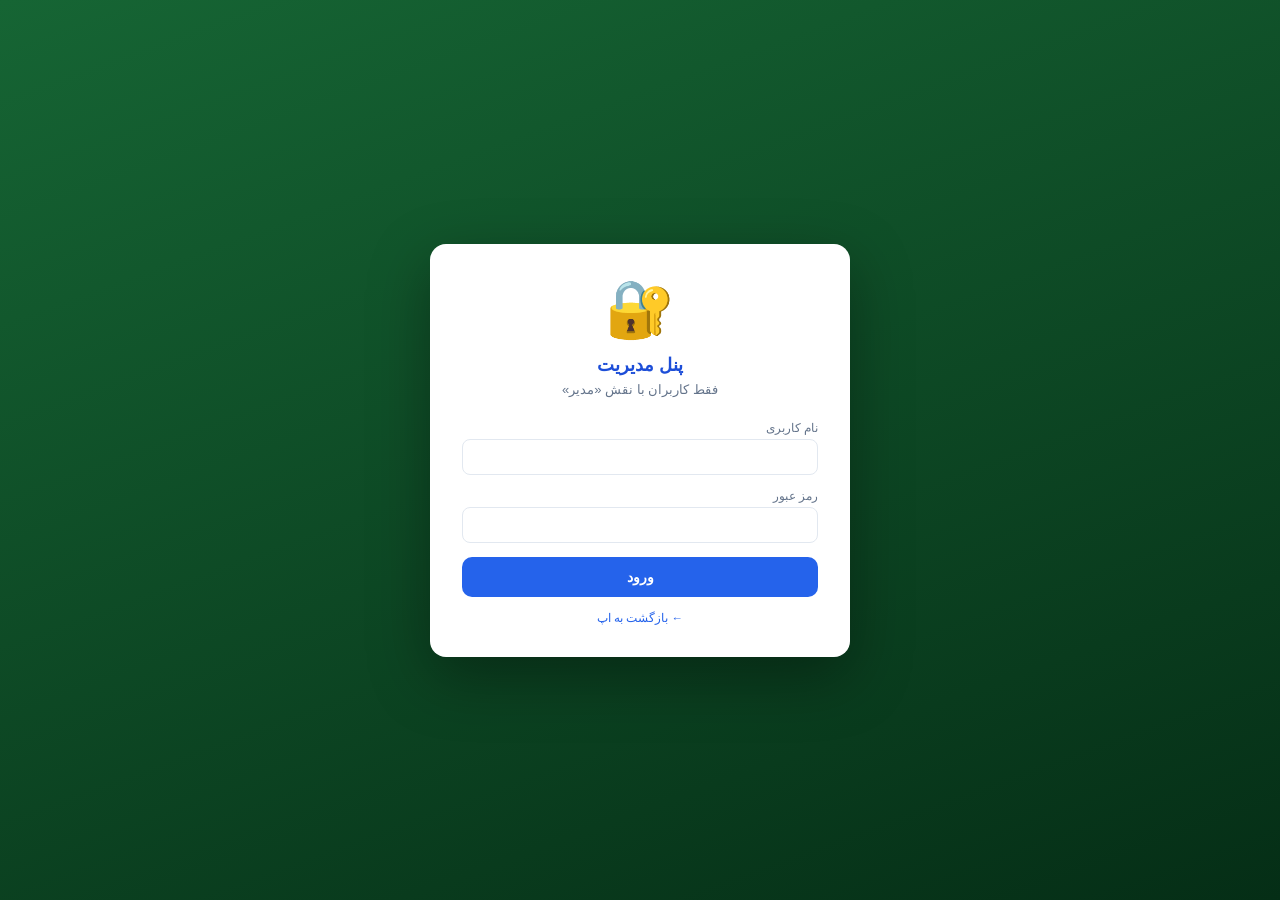
==== commit fa86e489: "Add files via upload" ====
--- a/admin.html
+++ b/admin.html
@@ -72,6 +72,16 @@
       </div>
       <div class="admin-panel" id="panel-records">
         <h2 class="admin-panel-title">📋 رکوردها (نمای کلی)</h2>
+        
+        <div class="admin-section">
+          <div class="admin-section-title">تغییر گروهی نام ثبت‌کننده</div>
+          <div style="display:flex;gap:8px;flex-wrap:wrap;align-items:center;">
+            <input type="text" id="bulkOldCreator" placeholder="از نام..." style="flex:1;min-width:150px;padding:8px;">
+            <input type="text" id="bulkNewCreator" placeholder="به نام..." style="flex:1;min-width:150px;padding:8px;">
+            <button class="btn btn-warning" onclick="bulkChangeCreator()">🔄 اعمال تغییرات</button>
+          </div>
+        </div>
+
         <div class="admin-section">
           <div class="admin-section-title">آمار سریع</div>
           <div id="recordsStats"></div>
@@ -80,7 +90,7 @@
           <div class="admin-section-title">رکوردهای آخر (۱۵ مورد)</div>
           <div style="overflow-x:auto;">
             <table class="admin-table">
-              <thead><tr><th>#</th><th>نوع</th><th>تاریخ</th><th>کالا</th><th>تعداد</th><th>ثبت‌کننده</th><th>آخرین ویرایش</th></tr></thead>
+              <thead><tr><th>#</th><th>نوع</th><th>تاریخ</th><th>کالا</th><th>تعداد</th><th>ثبت‌کننده</th><th>آخرین ویرایش</th><th>عملیات</th></tr></thead>
               <tbody id="recentRecordsBody"></tbody>
             </table>
           </div>
@@ -143,7 +153,6 @@
   </div>
 </div>
 
-<!-- Modal -->
 <div class="modal-overlay" id="modalOverlay">
   <div class="modal-box">
     <div class="modal-msg" id="modalMsg"></div>
@@ -156,14 +165,13 @@
   </div>
 </div>
 
-<!-- User modal -->
 <div class="modal-overlay" id="userModalOverlay">
   <div class="modal-box" style="max-width:520px;">
     <h3 style="margin-bottom:14px;" id="userModalTitle">کاربر جدید</h3>
     <input type="hidden" id="userEditId">
     <div class="field" style="margin-bottom:10px;"><label>نام کاربری</label><input id="umUsername" type="text"></div>
     <div class="field" style="margin-bottom:10px;"><label>نام نمایشی</label><input id="umDisplay" type="text"></div>
-    <div class="field" style="margin-bottom:10px;" id="passField"><label>رمز عبور</label><input id="umPassword" type="password" placeholder="حداقل ۶ کاراکتر"></div>
+    <div class="field" style="margin-bottom:10px;" id="passField"><label>رمز عبور</label><input id="umPassword" type="password" placeholder="حداقل ۴ کاراکتر"></div>
     <div class="field" style="margin-bottom:10px;"><label>نقش</label><select id="umRole"><option value="operator">اپراتور</option><option value="viewer">بیننده</option><option value="admin">مدیر</option></select></div>
     <div class="field" style="margin-bottom:16px;"><label><input type="checkbox" id="umActive" checked style="width:auto;"> فعال</label></div>
     <div class="modal-btns">
--- a/css/main.css
+++ b/css/main.css
@@ -0,0 +1,280 @@
+:root{
+  --primary:#2563eb;--primary-dark:#1d4ed8;--danger:#dc2626;
+  --success:#16a34a;--warning:#f59e0b;
+  --in-color:#16a34a;--out-color:#ea580c;
+  --bg:#f1f5f9;--card:#fff;--border:#e2e8f0;
+  --text:#1e293b;--muted:#64748b;
+  --input-bg:#fff;--subtle-bg:#f8fafc;
+  --overlay:rgba(15,23,42,.55);--pf:1;
+  --radius:12px;--shadow:0 2px 8px rgba(0,0,0,.07);
+  --shadow-lg:0 20px 60px rgba(0,0,0,.35);
+}
+body.dark{
+  --primary:#3b82f6;--primary-dark:#60a5fa;--danger:#ef4444;
+  --success:#22c55e;--warning:#f59e0b;
+  --in-color:#22c55e;--out-color:#fb923c;
+  --bg:#0f172a;--card:#1e293b;--border:#334155;
+  --text:#e2e8f0;--muted:#94a3b8;
+  --input-bg:#0f172a;--subtle-bg:#0f172a;
+  --overlay:rgba(0,0,0,.75);
+}
+*{box-sizing:border-box;font-family:Tahoma,'Segoe UI',sans-serif;}
+[hidden]{display:none!important;}
+body{margin:0;padding:12px;background:var(--bg);color:var(--text);font-size:14px;transition:background .2s,color .2s;}
+.container{max-width:1180px;margin:0 auto;}
+
+/* Splash */
+#splashScreen{position:fixed;inset:0;z-index:99999;display:flex;flex-direction:column;align-items:center;justify-content:center;gap:18px;padding:30px 20px;background:linear-gradient(160deg,#166534 0%,#14532d 55%,#052e16 100%);color:#fff;text-align:center;transition:opacity .7s,visibility .7s;user-select:none;cursor:pointer;}
+#splashScreen.hide{opacity:0;visibility:hidden;}
+#splashScreen .splash-logo{width:150px;height:150px;border-radius:34px;background:rgba(255,255,255,.15);border:2px solid rgba(255,255,255,.4);display:flex;align-items:center;justify-content:center;font-size:72px;box-shadow:0 12px 40px rgba(0,0,0,.35);animation:splashPulse 1.8s ease-in-out infinite;overflow:hidden;position:relative;}
+#splashScreen .splash-logo img{width:100%;height:100%;object-fit:cover;display:none;}
+#splashScreen .splash-logo img.loaded{display:block;}
+@keyframes splashPulse{0%,100%{transform:scale(1);}50%{transform:scale(1.05);}}
+#splashScreen .splash-company{font-size:22px;font-weight:900;color:#bbf7d0;}
+#splashScreen .splash-factory{font-size:18px;font-weight:bold;color:#86efac;}
+#splashScreen .splash-title{font-size:28px;font-weight:900;margin-top:22px;}
+#splashScreen .splash-designer{display:flex;flex-direction:column;align-items:center;gap:6px;margin-top:24px;padding:14px 32px;background:rgba(255,255,255,.08);border:1px solid rgba(255,255,255,.2);border-radius:14px;}
+#splashScreen .splash-designer-label{font-size:12px;color:#bbf7d0;opacity:.85;font-weight:bold;}
+#splashScreen .splash-designer-name{font-size:20px;font-weight:900;}
+#splashScreen .splash-version{position:absolute;bottom:24px;font-size:12px;color:#bbf7d0;opacity:.7;}
+
+/* Header & User Pill */
+.app-header{position:relative;padding:20px 70px;margin-bottom:14px;text-align:center;background:var(--card);border-radius:var(--radius);border:1px solid var(--border);border-bottom:3px solid var(--primary);box-shadow:var(--shadow);}
+.app-header .company-name{font-size:19px;font-weight:bold;color:var(--primary-dark);margin-bottom:8px;line-height:1.6;}
+.app-header .factory-name{font-size:17px;font-weight:bold;margin-bottom:10px;}
+.app-header .app-title{font-size:15px;color:var(--muted);padding-top:10px;border-top:1px dashed var(--border);}
+.header-actions{position:absolute;right:14px;top:50%;transform:translateY(-50%);display:flex;gap:6px;}
+.icon-btn{width:44px;height:44px;border-radius:10px;background:var(--subtle-bg);border:1px solid var(--border);font-size:20px;cursor:pointer;display:flex;align-items:center;justify-content:center;color:var(--primary-dark);}
+.icon-btn:hover{background:var(--primary);color:#fff;}
+
+.user-pill{position:fixed;left:15px;top:15px;z-index:1000;display:flex;align-items:center;gap:6px;padding:8px 14px;background:var(--card);border:1px solid var(--border);border-radius:20px;font-size:12px;font-weight:bold;color:var(--muted);box-shadow:0 4px 12px rgba(0,0,0,0.1);}
+.user-pill .role-badge{padding:2px 8px;border-radius:10px;background:var(--primary);color:#fff;font-size:10px;}
+
+/* Sync bar */
+.sync-bar{display:flex;align-items:center;justify-content:space-between;gap:10px;background:var(--card);padding:10px 14px;border-radius:10px;border:1px solid var(--border);margin-bottom:14px;flex-wrap:wrap;box-shadow:var(--shadow);}
+.sync-bar-status{font-size:13px;font-weight:bold;display:flex;align-items:center;gap:6px;flex:1;min-width:0;}
+.sync-bar-status.synced{color:var(--success);}
+.sync-bar-status.dirty{color:var(--warning);}
+.sync-bar-status.error{color:var(--danger);}
+.sync-bar-status.loading{color:var(--primary);}
+.sync-bar-status.noconfig{color:var(--muted);}
+.sync-bar-actions{display:flex;gap:6px;}
+.sync-btn{padding:8px 14px;border:none;border-radius:8px;font-size:12.5px;font-weight:bold;cursor:pointer;display:inline-flex;align-items:center;gap:5px;}
+.sync-btn.pull{background:var(--primary);color:#fff;}
+.sync-btn.push{background:var(--success);color:#fff;}
+.sync-btn:disabled{opacity:.4;cursor:not-allowed;}
+@keyframes spin{to{transform:rotate(360deg);}}
+.sync-spin{display:inline-block;animation:spin 1s linear infinite;}
+
+/* Entry Buttons (Modified to be side-by-side and shorter) */
+.entry-buttons{display:flex;gap:10px;margin-bottom:14px;}
+.entry-btn{flex:1;display:flex;flex-direction:column;align-items:center;justify-content:center;gap:2px;padding:10px 5px;border:2px solid var(--border);background:var(--card);border-radius:var(--radius);cursor:pointer;transition:.15s;min-height:65px;color:var(--text);}
+.entry-btn.active.in-btn{border-color:var(--in-color);background:var(--in-color);color:#fff;}
+.entry-btn.active.out-btn{border-color:var(--out-color);background:var(--out-color);color:#fff;}
+.entry-btn.active .entry-sub{color:rgba(255,255,255,.85);}
+.entry-icon{font-size:22px;line-height:1;}
+.entry-label{font-size:14px;font-weight:bold;}
+
+/* Cards & forms */
+.card{background:var(--card);padding:14px;border-radius:var(--radius);margin-bottom:14px;box-shadow:var(--shadow);}
+h2{font-size:15px;margin:0 0 12px;border-bottom:2px solid var(--primary);padding-bottom:6px;}
+h3{font-size:14px;margin:0;color:var(--primary-dark);}
+.grid{display:grid;grid-template-columns:1fr 1fr;gap:10px;}
+@media(max-width:520px){.grid{grid-template-columns:1fr;}}
+label{display:block;font-size:12px;color:var(--muted);margin-bottom:4px;}
+input,select,textarea{width:100%;padding:9px 10px;border:1px solid var(--border);border-radius:8px;font-size:14px;font-family:inherit;background:var(--input-bg);color:var(--text);}
+input:focus,select:focus,textarea:focus{outline:none;border-color:var(--primary);box-shadow:0 0 0 3px rgba(37,99,235,.1);}
+input.date-input,input.time-input{background:var(--subtle-bg);cursor:pointer;padding-left:34px;}
+input.date-input{background-image:url("data:image/svg+xml;utf8,<svg xmlns='http://www.w3.org/2000/svg' width='16' height='16' viewBox='0 0 24 24' fill='none' stroke='%2364748b' stroke-width='2'><rect x='3' y='4' width='18' height='18' rx='2'/><line x1='16' y1='2' x2='16' y2='6'/><line x1='8' y1='2' x2='8' y2='6'/><line x1='3' y1='10' x2='21' y2='10'/></svg>");background-repeat:no-repeat;background-position:left 10px center;}
+input.time-input{background-image:url("data:image/svg+xml;utf8,<svg xmlns='http://www.w3.org/2000/svg' width='16' height='16' viewBox='0 0 24 24' fill='none' stroke='%2364748b' stroke-width='2'><circle cx='12' cy='12' r='10'/><polyline points='12 6 12 12 16 14'/></svg>");background-repeat:no-repeat;background-position:left 10px center;}
+.field{margin-bottom:2px;}
+.field-row{display:flex;gap:6px;align-items:stretch;}
+.field-row select,.field-row input{flex:1;}
+.field-row button{padding:0 14px;border:none;border-radius:8px;color:#fff;font-size:16px;font-weight:bold;cursor:pointer;min-width:44px;}
+.btn-add{background:var(--success);}
+.btn-remove{background:var(--danger);}
+.btn-refresh{background:var(--muted);}
+.full{grid-column:1/-1;}
+textarea{resize:vertical;min-height:52px;}
+
+.btn{padding:10px 14px;border:none;border-radius:8px;font-size:13px;font-weight:bold;cursor:pointer;}
+.btn-primary{background:var(--primary);color:#fff;}
+.btn-secondary{background:var(--border);color:var(--text);}
+.btn-warning{background:var(--warning);color:#fff;}
+.btn-danger{background:var(--danger);color:#fff;}
+.btn-info{background:#0ea5e9;color:#fff;}
+.btn-purple{background:#8b5cf6;color:#fff;}
+.btn-sm{padding:5px 8px;font-size:11px;}
+.actions{display:flex;gap:8px;margin-top:12px;flex-wrap:wrap;}
+
+/* Auto kg */
+.auto-kg-box{background:linear-gradient(135deg,rgba(37,99,235,.08),rgba(59,130,246,.04));border:2px solid var(--primary);border-radius:10px;padding:14px 18px;display:flex;align-items:center;justify-content:space-between;gap:12px;margin-top:4px;}
+.auto-kg-box .auto-kg-label{font-size:13px;font-weight:bold;color:var(--primary-dark);}
+.auto-kg-box .auto-kg-value{font-size:22px;font-weight:900;color:var(--primary);}
+.auto-kg-box .auto-kg-unit{font-size:14px;color:var(--muted);font-weight:bold;}
+.auto-kg-box .auto-kg-formula{font-size:11px;color:var(--muted);display:block;margin-top:2px;}
+.auto-kg-box.no-factor{background:rgba(100,116,139,.08);border-color:var(--muted);}
+.auto-kg-box.no-factor .auto-kg-value{color:var(--muted);}
+
+/* Searchable Select */
+.searchable-select{position:relative;width:100%;}
+.ss-input{padding-left:32px!important;background-image:url("data:image/svg+xml;utf8,<svg xmlns='http://www.w3.org/2000/svg' width='14' height='14' viewBox='0 0 24 24' fill='none' stroke='%2364748b' stroke-width='2'><circle cx='11' cy='11' r='7'/><line x1='21' y1='21' x2='16.65' y2='16.65'/></svg>");background-repeat:no-repeat;background-position:left 10px center;}
+.ss-dropdown{position:absolute;top:100%;right:0;left:0;margin-top:4px;background:var(--card);border:1px solid var(--border);border-radius:10px;box-shadow:0 12px 32px rgba(0,0,0,.2);max-height:260px;overflow-y:auto;z-index:50;padding:4px;}
+.ss-item{padding:9px 12px;border-radius:6px;cursor:pointer;font-size:13px;}
+.ss-item:hover,.ss-item.active{background:var(--primary);color:#fff;}
+.ss-item.create{color:var(--success);font-weight:bold;border-top:1px dashed var(--border);margin-top:4px;}
+.ss-empty{padding:12px;text-align:center;color:var(--muted);font-size:12px;}
+
+/* Tables */
+table{width:100%;border-collapse:collapse;font-size:12.5px;}
+th,td{padding:7px 6px;border-bottom:1px solid var(--border);text-align:right;white-space:nowrap;}
+th{background:var(--subtle-bg);color:var(--muted);font-weight:bold;font-size:12px;}
+tr:hover td{background:var(--subtle-bg);}
+tr.editing td{background:rgba(245,158,11,.15)!important;}
+tr.editing td:first-child{border-right:3px solid var(--warning);}
+.empty{text-align:center;color:var(--muted);padding:16px;font-size:12px;}
+.tbl-wrap{overflow-x:auto;}
+.records-table-scroll{max-height:clamp(320px,55vh,720px);overflow:auto;border:1px solid var(--border);border-radius:8px;position:relative;}
+.records-table-scroll table{margin-top:0;}
+.records-table-scroll thead th{position:sticky;top:0;z-index:2;background:var(--subtle-bg);box-shadow:inset 0 -1px 0 var(--border);}
+.records-table-scroll::-webkit-scrollbar{width:8px;height:8px;}
+.records-table-scroll::-webkit-scrollbar-thumb{background:var(--muted);border-radius:4px;}
+
+.badge{display:inline-block;background:var(--primary);color:#fff;padding:2px 8px;border-radius:12px;font-size:11px;margin-right:6px;}
+.badge-in{background:var(--in-color);}
+.badge-out{background:var(--out-color);}
+.badge-role{background:var(--warning);}
+
+/* Collapsible & Accordion */
+.collapsible-section{margin-bottom:10px;background:var(--card);border:1px solid var(--border);border-radius:10px;overflow:hidden;}
+.collapsible-header{display:flex;align-items:center;justify-content:space-between;gap:10px;padding:11px 14px;cursor:pointer;background:var(--subtle-bg);}
+.collapsible-title{font-size:13px;font-weight:bold;color:var(--primary-dark);display:flex;align-items:center;gap:8px;flex:1;}
+.collapsible-badge{display:inline-flex;align-items:center;justify-content:center;min-width:20px;height:20px;padding:0 6px;border-radius:10px;background:var(--warning);color:#fff;font-size:11px;font-weight:bold;}
+.collapsible-toggle{width:28px;height:28px;border-radius:6px;background:var(--card);border:1px solid var(--border);color:var(--primary-dark);font-size:16px;font-weight:bold;cursor:pointer; pointer-events: none;}
+.collapsible-body{padding:12px 14px;border-top:1px solid var(--border);}
+.collapsible-body.collapsed{display:none;}
+
+/* Filters */
+.records-filter{display:grid;grid-template-columns:1.4fr 1fr 1fr;gap:10px;margin-bottom:10px;background:var(--subtle-bg);padding:10px;border-radius:10px;border:1px solid var(--border);}
+@media(max-width:700px){.records-filter{grid-template-columns:1fr;}}
+.quick-buttons{display:grid;grid-template-columns:repeat(3,1fr);gap:6px;margin-bottom:8px;}
+.quick-buttons button{padding:10px 8px;border:none;border-radius:8px;font-size:12px;font-weight:bold;color:#fff;cursor:pointer;}
+.qb-today{background:var(--primary);}.qb-week{background:#0ea5e9;}.qb-month{background:#8b5cf6;}.qb-all{background:#64748b;}.qb-prev{background:#f59e0b;}.qb-next{background:#16a34a;}
+.adv-filter-grid{display:grid;grid-template-columns:repeat(2,1fr);gap:10px;}
+@media(max-width:600px){.adv-filter-grid{grid-template-columns:1fr;}}
+.adv-filter-chips{display:flex;flex-wrap:wrap;gap:6px;margin-top:10px;}
+.adv-chip{display:inline-flex;align-items:center;gap:6px;padding:5px 10px;background:rgba(37,99,235,.1);color:var(--primary-dark);border:1px solid var(--primary);border-radius:16px;font-size:11.5px;font-weight:bold;}
+.adv-chip .chip-remove{background:transparent;border:none;color:var(--primary);font-size:14px;cursor:pointer;}
+
+/* Summary */
+.summary-mode-toggle{display:inline-flex;background:var(--subtle-bg);border-radius:8px;border:1px solid var(--border);padding:2px;}
+.summary-mode-toggle button{padding:6px 12px;border:none;background:transparent;color:var(--muted);font-size:12px;font-weight:bold;cursor:pointer;border-radius:6px;}
+.summary-mode-toggle button.active{background:var(--primary);color:#fff;}
+.summary-table{width:100%;border-collapse:collapse;font-size:13px;}
+.summary-table th{padding:11px 8px;text-align:center;font-size:12px;color:var(--muted);border-bottom:2px solid var(--border);}
+.summary-table th.col-in{color:var(--in-color);}
+.summary-table th.col-out{color:var(--out-color);}
+.summary-table td{padding:12px 8px;text-align:center;border-bottom:1px solid var(--border);font-weight:bold;font-size:14.5px;}
+.summary-table td.num-cell{color:var(--muted);font-weight:normal;font-size:12px;}
+.summary-table td.product-cell{text-align:right;font-size:14px;font-weight:bold;}
+.summary-table td.in-cell{color:var(--in-color);}
+.summary-table td.out-cell{color:var(--out-color);}
+.summary-table tfoot td{padding:14px 8px;font-weight:900;font-size:14.5px;border-top:2px solid var(--border);}
+.summary-table tfoot td.foot-in{color:var(--in-color);}
+.summary-table tfoot td.foot-out{color:var(--out-color);}
+
+/* Modal / Drawer */
+.modal-overlay{position:fixed;inset:0;background:var(--overlay);display:none;align-items:center;justify-content:center;z-index:2000;padding:16px;}
+.modal-overlay.show{display:flex;}
+.modal-box{background:var(--card);border-radius:14px;padding:20px;max-width:440px;width:100%;box-shadow:var(--shadow-lg);color:var(--text);}
+.modal-msg{font-size:14px;text-align:center;margin-bottom:16px;line-height:1.9;white-space:pre-line;}
+.modal-input{width:100%;padding:10px;border:1px solid var(--border);border-radius:8px;font-size:14px;margin-bottom:16px;background:var(--input-bg);color:var(--text);}
+.modal-btns{display:flex;gap:8px;justify-content:center;flex-wrap:wrap;}
+.modal-btn{flex:1;min-width:100px;padding:10px 16px;border:none;border-radius:8px;font-size:13px;font-weight:bold;cursor:pointer;}
+.modal-ok{background:var(--primary);color:#fff;}
+.modal-ok.danger{background:var(--danger);}
+.modal-third{background:var(--warning);color:#fff;}
+.modal-third.danger{background:var(--danger);}
+.modal-cancel{background:var(--border);color:var(--text);}
+
+.drawer-overlay{position:fixed;inset:0;background:rgba(0,0,0,.5);z-index:1500;opacity:0;visibility:hidden;transition:.2s;}
+.drawer-overlay.show{opacity:1;visibility:visible;}
+.drawer{position:fixed;top:0;right:0;height:100dvh;width:min(440px,94vw);background:var(--card);z-index:1501;box-shadow:-8px 0 32px rgba(0,0,0,.25);transform:translateX(100%);transition:.25s;display:flex;flex-direction:column;}
+.drawer.show{transform:translateX(0);}
+.drawer-header{padding:14px 16px;display:flex;align-items:center;justify-content:space-between;background:var(--primary);color:#fff;flex-shrink:0;}
+.drawer-header h3{margin:0;color:#fff;}
+.drawer-close{background:rgba(255,255,255,.2);border:none;color:#fff;width:32px;height:32px;border-radius:8px;font-size:14px;cursor:pointer;}
+.drawer-body{flex:1;overflow-y:auto;padding:16px;padding-bottom:100px;}
+.drawer-section{margin-bottom:14px;}
+.drawer-section-title{display:flex;align-items:center;justify-content:space-between;gap:8px;font-size:13px;font-weight:bold;color:var(--primary-dark);padding-bottom:6px;border-bottom:2px solid var(--primary);cursor:pointer;}
+.toggle-btn{width:26px;height:26px;border-radius:6px;background:var(--subtle-bg);border:1px solid var(--border);color:var(--primary-dark);font-size:16px;font-weight:bold;cursor:pointer;}
+.drawer-section-body{padding-top:10px;}
+.drawer-section-body.collapsed{display:none;}
+.toggle-row{display:flex;align-items:center;justify-content:space-between;background:var(--subtle-bg);padding:12px 14px;border-radius:10px;border:1px solid var(--border);}
+.switch{position:relative;width:48px;height:26px;display:inline-block;}
+.switch input{opacity:0;width:0;height:0;}
+.slider{position:absolute;cursor:pointer;inset:0;background:#cbd5e1;border-radius:26px;transition:.2s;}
+.slider:before{position:absolute;content:"";height:20px;width:20px;left:3px;top:3px;background:#fff;border-radius:50%;transition:.2s;}
+.switch input:checked + .slider{background:var(--primary);}
+.switch input:checked + .slider:before{transform:translateX(22px);}
+
+/* GitHub Compact Box */
+.gh-compact{display:flex;align-items:center;justify-content:space-between;gap:8px;background:rgba(22,163,74,.08);padding:10px 12px;border-radius:8px;border:1px solid var(--success);}
+.gh-compact-status{font-size:12.5px;color:var(--success);font-weight:bold;line-height:1.5;word-break:break-all;}
+.gh-compact .gh-size{display:block;font-size:11px;font-weight:normal;color:var(--muted);margin-top:3px;}
+.btn-gh-edit{padding:6px 12px;border:1px solid var(--primary);background:transparent;color:var(--primary);border-radius:6px;font-size:11px;font-weight:bold;cursor:pointer;white-space:nowrap;flex-shrink:0;}
+
+/* Toast */
+.toast-container{position:fixed;bottom:24px;left:50%;transform:translateX(-50%);z-index:3000;display:flex;flex-direction:column;gap:10px;pointer-events:none;max-width:92vw;}
+.toast{background:var(--card);color:var(--text);padding:12px 18px;border-radius:12px;box-shadow:0 10px 30px rgba(0,0,0,.28);font-size:13.5px;font-weight:bold;display:flex;align-items:center;gap:10px;border-right:4px solid var(--primary);border-left:1px solid var(--border);animation:toastIn .3s;pointer-events:auto;min-width:220px;max-width:min(92vw,500px);}
+.toast.success{border-right-color:var(--success);}
+.toast.error{border-right-color:var(--danger);}
+.toast.warning{border-right-color:var(--warning);}
+.toast.hiding{animation:toastOut .3s forwards;}
+@keyframes toastIn{from{opacity:0;transform:translateY(20px);}to{opacity:1;transform:translateY(0);}}
+@keyframes toastOut{to{opacity:0;transform:translateY(20px);}}
+
+/* Calendar / Time popups */
+.cal-popup{position:fixed;background:var(--card);border-radius:12px;box-shadow:var(--shadow-lg);padding:12px;z-index:1000;display:none;width:290px;border:1px solid var(--border);}
+.cal-header{display:flex;align-items:center;justify-content:space-between;margin-bottom:10px;}
+.cal-header button{background:var(--subtle-bg);border:none;border-radius:8px;padding:6px 12px;font-size:18px;cursor:pointer;color:var(--text);}
+.cal-title{font-weight:bold;font-size:14px;flex:1;text-align:center;color:var(--primary-dark);}
+.cal-weekdays,.cal-days{display:grid;grid-template-columns:repeat(7,1fr);gap:3px;}
+.cal-weekdays div{text-align:center;font-size:11px;color:var(--muted);padding:5px 0;font-weight:bold;}
+.cal-day{text-align:center;padding:8px 0;border-radius:8px;cursor:pointer;font-size:13px;}
+.cal-day:hover{background:rgba(59,130,246,.2);}
+.cal-day.today{background:rgba(245,158,11,.25);font-weight:bold;color:var(--warning);}
+.cal-day.selected{background:var(--primary);color:#fff;}
+.cal-day.empty{visibility:hidden;}
+.cal-footer{display:flex;gap:6px;margin-top:10px;border-top:1px solid var(--border);padding-top:10px;}
+.cal-footer button{flex:1;padding:8px;border:none;border-radius:8px;cursor:pointer;font-size:12px;font-weight:bold;}
+.cal-footer button:first-child{background:var(--primary);color:#fff;}
+.cal-footer button:last-child{background:var(--border);color:var(--text);}
+.time-popup{position:fixed;background:var(--card);border-radius:14px;box-shadow:var(--shadow-lg);padding:14px;z-index:1000;display:none;width:280px;border:1px solid var(--border);}
+.time-display{text-align:center;font-size:30px;font-weight:bold;color:var(--primary-dark);padding:8px 0 12px;direction:ltr;}
+.time-presets{display:flex;gap:5px;margin-bottom:10px;flex-wrap:wrap;}
+.time-presets button{flex:1;min-width:52px;padding:6px 4px;font-size:11px;border:1px solid var(--border);background:var(--subtle-bg);border-radius:6px;color:var(--text);cursor:pointer;}
+.time-cols{display:grid;grid-template-columns:1fr 1fr;gap:8px;height:180px;}
+.time-col{overflow-y:auto;scroll-snap-type:y mandatory;border:1px solid var(--border);border-radius:10px;background:var(--subtle-bg);padding:60px 0;}
+.time-col-item{text-align:center;padding:9px 0;font-size:15px;cursor:pointer;scroll-snap-align:center;}
+.time-col-item.selected{background:var(--primary);color:#fff;font-weight:bold;border-radius:8px;margin:0 4px;}
+.time-footer{display:flex;gap:6px;margin-top:12px;}
+.time-footer button{flex:1;padding:9px;border:none;border-radius:8px;cursor:pointer;font-size:12px;font-weight:bold;}
+.tf-now{background:var(--success);color:#fff;}
+.tf-confirm{background:var(--primary);color:#fff;}
+.tf-cancel{background:var(--border);color:var(--text);}
+
+/* Login screen */
+#loginScreen{position:fixed;inset:0;background:linear-gradient(160deg,#166534 0%,#052e16 100%);z-index:9998;display:flex;align-items:center;justify-content:center;padding:20px;}
+.login-box{background:var(--card);border-radius:16px;padding:32px;width:min(420px,100%);box-shadow:var(--shadow-lg);}
+.login-logo{text-align:center;font-size:56px;margin-bottom:12px;}
+.login-title{text-align:center;font-size:18px;font-weight:900;color:var(--primary-dark);margin-bottom:6px;}
+.login-sub{text-align:center;font-size:13px;color:var(--muted);margin-bottom:24px;}
+.login-field{margin-bottom:14px;}
+.login-btn{width:100%;padding:12px;border:none;border-radius:10px;background:var(--primary);color:#fff;font-size:14px;font-weight:bold;cursor:pointer;}
+.login-btn:hover{background:var(--primary-dark);}
+.login-error{background:rgba(220,38,38,.1);border:1px solid var(--danger);color:var(--danger);padding:8px 12px;border-radius:8px;font-size:12px;margin-bottom:12px;text-align:center;}
+
+/* Print */
+#printArea{display:none;}
+.audit-info{font-size:10px;color:var(--muted);display:block;margin-top:2px;}
--- a/css/admin.css
+++ b/css/admin.css
@@ -0,0 +1,47 @@
+/* Admin panel-specific */
+.admin-layout{display:grid;grid-template-columns:260px 1fr;gap:16px;min-height:calc(100vh - 100px);}
+@media(max-width:900px){.admin-layout{grid-template-columns:1fr;}}
+.admin-sidebar{background:var(--card);border-radius:12px;padding:12px;box-shadow:var(--shadow);height:fit-content;position:sticky;top:12px;}
+.admin-nav-btn{display:flex;align-items:center;gap:10px;width:100%;padding:12px 14px;margin-bottom:6px;background:transparent;border:none;border-radius:8px;color:var(--text);font-size:13.5px;font-weight:bold;cursor:pointer;text-align:right;}
+.admin-nav-btn:hover{background:var(--subtle-bg);}
+.admin-nav-btn.active{background:var(--primary);color:#fff;}
+.admin-nav-icon{font-size:18px;}
+
+.admin-content{background:var(--card);border-radius:12px;padding:20px;box-shadow:var(--shadow);}
+.admin-panel{display:none;}
+.admin-panel.active{display:block;}
+.admin-panel-title{font-size:16px;font-weight:900;color:var(--primary-dark);border-bottom:2px solid var(--primary);padding-bottom:10px;margin:0 0 20px;}
+.admin-section{margin-bottom:24px;padding:16px;background:var(--subtle-bg);border-radius:10px;border:1px solid var(--border);}
+.admin-section-title{font-size:14px;font-weight:bold;margin-bottom:12px;color:var(--primary-dark);}
+.admin-table{width:100%;border-collapse:collapse;font-size:12.5px;background:var(--card);border-radius:8px;overflow:hidden;}
+.admin-table th{background:var(--subtle-bg);padding:10px 8px;font-weight:bold;font-size:11.5px;color:var(--muted);border-bottom:2px solid var(--border);text-align:right;}
+.admin-table td{padding:10px 8px;border-bottom:1px solid var(--border);}
+.admin-table tr:last-child td{border-bottom:none;}
+.role-chip{padding:3px 10px;border-radius:12px;font-size:11px;font-weight:bold;}
+.role-chip.admin{background:var(--danger);color:#fff;}
+.role-chip.operator{background:var(--success);color:#fff;}
+.role-chip.viewer{background:var(--muted);color:#fff;}
+.status-chip{padding:3px 10px;border-radius:12px;font-size:11px;font-weight:bold;}
+.status-chip.active{background:rgba(22,163,74,.15);color:var(--success);}
+.status-chip.inactive{background:rgba(220,38,38,.15);color:var(--danger);}
+
+.audit-row{padding:10px 12px;border-bottom:1px solid var(--border);font-size:12.5px;display:flex;gap:12px;align-items:flex-start;}
+.audit-row:hover{background:var(--subtle-bg);}
+.audit-time{color:var(--muted);font-size:11px;white-space:nowrap;min-width:130px;}
+.audit-action{padding:1px 8px;border-radius:8px;font-size:10.5px;font-weight:bold;background:var(--primary);color:#fff;white-space:nowrap;}
+.audit-action.create{background:var(--success);}
+.audit-action.update{background:var(--warning);}
+.audit-action.delete{background:var(--danger);}
+.audit-action.login{background:var(--primary);}
+.audit-action.user{background:#8b5cf6;}
+.audit-detail{flex:1;}
+.audit-user{color:var(--primary-dark);font-weight:bold;}
+
+.danger-zone{border:2px solid var(--danger);border-radius:10px;padding:16px;background:rgba(220,38,38,.05);}
+.danger-zone-title{color:var(--danger);font-weight:900;font-size:14px;margin-bottom:10px;}
+.btn-lg{padding:12px 24px;font-size:14px;}
+
+.stat-grid{display:grid;grid-template-columns:repeat(auto-fit,minmax(180px,1fr));gap:12px;margin-bottom:20px;}
+.stat-card{background:linear-gradient(135deg,rgba(37,99,235,.08),rgba(59,130,246,.02));border:1px solid var(--border);border-radius:10px;padding:16px;}
+.stat-label{font-size:11.5px;color:var(--muted);font-weight:bold;margin-bottom:6px;}
+.stat-value{font-size:22px;font-weight:900;color:var(--primary);}
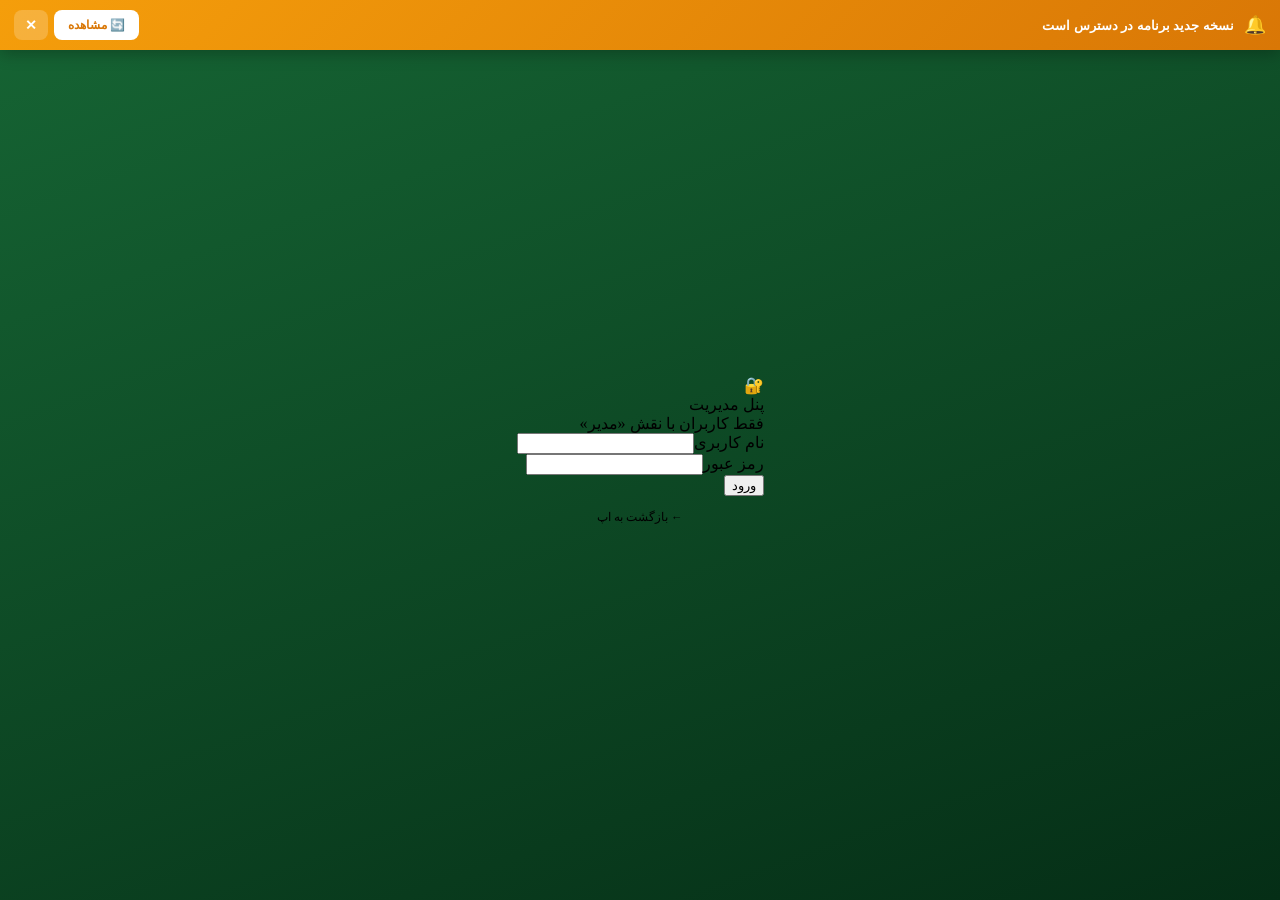
==== commit c4dad8a8: "Add files via upload" ====
--- a/admin.html
+++ b/admin.html
@@ -11,6 +11,17 @@
 </head>
 <body>
 
+<div id="updateBanner" hidden style="position:fixed;top:0;left:0;right:0;z-index:99999;background:linear-gradient(135deg,#f59e0b,#d97706);color:#fff;padding:10px 14px;display:flex;align-items:center;justify-content:space-between;gap:10px;box-shadow:0 4px 16px rgba(0,0,0,.25);font-family:Tahoma,sans-serif;">
+  <div style="display:flex;align-items:center;gap:10px;font-size:13px;font-weight:bold;flex:1;min-width:0;">
+    <span style="font-size:18px;">🔔</span>
+    <span>نسخه جدید برنامه در دسترس است</span>
+  </div>
+  <div style="display:flex;gap:6px;flex-shrink:0;">
+    <button type="button" onclick="checkForUpdate()" style="background:#fff;color:#d97706;border:none;padding:7px 14px;border-radius:8px;font-size:12px;font-weight:bold;cursor:pointer;white-space:nowrap;">🔄 مشاهده</button>
+    <button type="button" onclick="dismissUpdateBanner()" style="background:rgba(255,255,255,.2);color:#fff;border:none;padding:7px 11px;border-radius:8px;font-size:14px;font-weight:bold;cursor:pointer;">✕</button>
+  </div>
+</div>
+
 <div id="loginScreen" style="position:fixed;inset:0;background:linear-gradient(160deg,#166534,#052e16);display:flex;align-items:center;justify-content:center;padding:20px;z-index:9998;">
   <div class="login-box">
     <div class="login-logo">🔐</div>
@@ -30,7 +41,7 @@
     <div class="factory-name">کارخانه قند صنوبر</div>
     <div class="app-title">🔐 مدیریت کاربران و دیتابیس</div>
     <div class="header-actions">
-      <button type="button" class="icon-btn" onclick="location.href='./index.html'" title="بازگشت">↩️</button>
+      <button type="button" class="icon-btn" onclick="location.replace('./index.html')" title="بازگشت">↩️</button>
     </div>
     <div class="user-pill" id="adminUserPill"></div>
   </div>
@@ -48,47 +59,63 @@
       <button class="admin-nav-btn active" data-panel="dashboard" onclick="showPanel('dashboard')"><span class="admin-nav-icon">📊</span> داشبورد</button>
       <button class="admin-nav-btn" data-panel="users" onclick="showPanel('users')"><span class="admin-nav-icon">👥</span> کاربران</button>
       <button class="admin-nav-btn" data-panel="records" onclick="showPanel('records')"><span class="admin-nav-icon">📋</span> رکوردها</button>
+      <button class="admin-nav-btn" data-panel="masterdata" onclick="showPanel('masterdata')"><span class="admin-nav-icon">🗂️</span> داده‌های پایه</button>
       <button class="admin-nav-btn" data-panel="audit" onclick="showPanel('audit')"><span class="admin-nav-icon">📜</span> لاگ عملیات</button>
       <button class="admin-nav-btn" data-panel="database" onclick="showPanel('database')"><span class="admin-nav-icon">💾</span> دیتابیس</button>
       <button class="admin-nav-btn" data-panel="system" onclick="showPanel('system')"><span class="admin-nav-icon">⚙️</span> سیستم</button>
     </aside>
+    
     <main class="admin-content" id="adminContent">
+      
       <div class="admin-panel active" id="panel-dashboard">
         <h2 class="admin-panel-title">📊 داشبورد</h2>
         <div class="stat-grid" id="statGrid"></div>
       </div>
+      
       <div class="admin-panel" id="panel-users">
         <h2 class="admin-panel-title">👥 مدیریت کاربران</h2>
         <div style="margin-bottom:12px;display:flex;gap:8px;flex-wrap:wrap;">
           <button class="btn btn-primary" onclick="showUserModal()">➕ کاربر جدید</button>
           <button class="btn btn-secondary" onclick="renderUsers()">🔄 بازخوانی</button>
         </div>
-        <div style="overflow-x:auto;">
+        <div class="admin-table-wrap">
           <table class="admin-table">
             <thead><tr><th>#</th><th>نام کاربری</th><th>نام نمایشی</th><th>نقش</th><th>وضعیت</th><th>آخرین ورود</th><th>تاریخ ایجاد</th><th>عملیات</th></tr></thead>
             <tbody id="usersBody"></tbody>
           </table>
         </div>
       </div>
+      
       <div class="admin-panel" id="panel-records">
         <h2 class="admin-panel-title">📋 رکوردها (نمای کلی)</h2>
         
         <div class="admin-section">
           <div class="admin-section-title">تغییر گروهی نام ثبت‌کننده</div>
-          <div style="display:flex;gap:8px;flex-wrap:wrap;align-items:center;">
-            <input type="text" id="bulkOldCreator" placeholder="از نام..." style="flex:1;min-width:150px;padding:8px;">
-            <input type="text" id="bulkNewCreator" placeholder="به نام..." style="flex:1;min-width:150px;padding:8px;">
-            <button class="btn btn-warning" onclick="bulkChangeCreator()">🔄 اعمال تغییرات</button>
-          </div>
+          <div style="display:grid; grid-template-columns:1fr 1fr; gap:10px; margin-bottom:10px;">
+            <div class="field">
+              <label>از ثبت‌کننده:</label>
+              <select id="bulkOldCreator" style="width:100%;padding:10px;border-radius:8px;border:1px solid var(--border);background:var(--input-bg);color:var(--text);">
+                <option value="">همه رکوردها</option>
+              </select>
+            </div>
+            <div class="field">
+              <label>به ثبت‌کننده (کاربر):</label>
+              <select id="bulkNewCreator" style="width:100%;padding:10px;border-radius:8px;border:1px solid var(--border);background:var(--input-bg);color:var(--text);">
+                <option value="">انتخاب کنید...</option>
+              </select>
+            </div>
+          </div>
+          <button class="btn btn-warning" style="width:100%;" onclick="bulkChangeCreator()">🔄 اعمال تغییرات گروهی</button>
         </div>
 
         <div class="admin-section">
           <div class="admin-section-title">آمار سریع</div>
           <div id="recordsStats"></div>
         </div>
+        
         <div class="admin-section">
           <div class="admin-section-title">رکوردهای آخر (۱۵ مورد)</div>
-          <div style="overflow-x:auto;">
+          <div class="admin-table-wrap">
             <table class="admin-table">
               <thead><tr><th>#</th><th>نوع</th><th>تاریخ</th><th>کالا</th><th>تعداد</th><th>ثبت‌کننده</th><th>آخرین ویرایش</th><th>عملیات</th></tr></thead>
               <tbody id="recentRecordsBody"></tbody>
@@ -96,10 +123,83 @@
           </div>
         </div>
       </div>
+
+      <div class="admin-panel" id="panel-masterdata">
+        <h2 class="admin-panel-title">🗂️ مدیریت داده‌های پایه</h2>
+        <p style="font-size:12.5px;color:var(--muted);margin-bottom:18px;line-height:1.9;background:rgba(37,99,235,.06);padding:10px 14px;border-radius:8px;border-right:3px solid var(--primary);">
+          ⚠️ <b>راهنمای مهم:</b> هنگام حذف هر آیتم، اگر در رکوردها استفاده شده باشد، باید یک مقدار <b>جایگزین</b> از همان دسته انتخاب کنید. تمام ارجاع‌ها به‌طور خودکار به‌روزرسانی می‌شوند تا داده‌ها سالم بمانند.
+        </p>
+
+        <div class="admin-section">
+          <div style="display:flex;justify-content:space-between;align-items:center;margin-bottom:10px;flex-wrap:wrap;gap:8px;">
+            <div class="admin-section-title" style="margin:0;">📏 واحدهای اندازه‌گیری</div>
+            <button class="btn btn-primary btn-sm" onclick="adminAddUnit()">➕ واحد جدید</button>
+          </div>
+          <div class="admin-table-wrap">
+            <table class="admin-table">
+              <thead><tr><th>کد</th><th>نام نمایشی</th><th>ضریب تبدیل</th><th>استفاده</th><th>عملیات</th></tr></thead>
+              <tbody id="mdUnitsBody"></tbody>
+            </table>
+          </div>
+        </div>
+
+        <div class="admin-section">
+          <div style="display:flex;justify-content:space-between;align-items:center;margin-bottom:10px;flex-wrap:wrap;gap:8px;">
+            <div class="admin-section-title" style="margin:0;">📦 کالاها</div>
+            <button class="btn btn-primary btn-sm" onclick="adminAddProduct()">➕ کالای جدید</button>
+          </div>
+          <div class="admin-table-wrap">
+            <table class="admin-table">
+              <thead><tr><th>نام</th><th>واحد پیش‌فرض</th><th>زیرمجموعه‌ها</th><th>استفاده</th><th>عملیات</th></tr></thead>
+              <tbody id="mdProductsBody"></tbody>
+            </table>
+          </div>
+        </div>
+
+        <div class="admin-section">
+          <div style="display:flex;justify-content:space-between;align-items:center;margin-bottom:10px;flex-wrap:wrap;gap:8px;">
+            <div class="admin-section-title" style="margin:0;">🏪 فروشندگان</div>
+            <button class="btn btn-primary btn-sm" onclick="adminAddParty('seller')">➕ فروشنده جدید</button>
+          </div>
+          <div class="admin-table-wrap">
+            <table class="admin-table">
+              <thead><tr><th>#</th><th>نام</th><th>استفاده</th><th>عملیات</th></tr></thead>
+              <tbody id="mdSellersBody"></tbody>
+            </table>
+          </div>
+        </div>
+
+        <div class="admin-section">
+          <div style="display:flex;justify-content:space-between;align-items:center;margin-bottom:10px;flex-wrap:wrap;gap:8px;">
+            <div class="admin-section-title" style="margin:0;">🛒 خریداران</div>
+            <button class="btn btn-primary btn-sm" onclick="adminAddParty('buyer')">➕ خریدار جدید</button>
+          </div>
+          <div class="admin-table-wrap">
+            <table class="admin-table">
+              <thead><tr><th>#</th><th>نام</th><th>استفاده</th><th>عملیات</th></tr></thead>
+              <tbody id="mdBuyersBody"></tbody>
+            </table>
+          </div>
+        </div>
+
+        <div class="admin-section">
+          <div style="display:flex;justify-content:space-between;align-items:center;margin-bottom:10px;flex-wrap:wrap;gap:8px;">
+            <div class="admin-section-title" style="margin:0;">🚚 رانندگان</div>
+            <button class="btn btn-primary btn-sm" onclick="adminAddParty('driver')">➕ راننده جدید</button>
+          </div>
+          <div class="admin-table-wrap">
+            <table class="admin-table">
+              <thead><tr><th>#</th><th>نام</th><th>استفاده</th><th>عملیات</th></tr></thead>
+              <tbody id="mdDriversBody"></tbody>
+            </table>
+          </div>
+        </div>
+      </div>
+      
       <div class="admin-panel" id="panel-audit">
         <h2 class="admin-panel-title">📜 لاگ عملیات</h2>
         <div style="margin-bottom:12px;display:flex;gap:8px;flex-wrap:wrap;">
-          <select id="auditFilter" onchange="renderAudit()" style="max-width:200px;">
+          <select id="auditFilter" onchange="renderAudit()" style="max-width:200px;padding:8px;border-radius:8px;border:1px solid var(--border);background:var(--input-bg);color:var(--text);">
             <option value="">همه عملیات</option>
             <option value="create">ثبت</option>
             <option value="update">ویرایش</option>
@@ -111,6 +211,7 @@
         </div>
         <div id="auditList" style="background:var(--card);border-radius:8px;border:1px solid var(--border);max-height:600px;overflow-y:auto;"></div>
       </div>
+      
       <div class="admin-panel" id="panel-database">
         <h2 class="admin-panel-title">💾 مدیریت دیتابیس</h2>
         <div class="admin-section">
@@ -142,13 +243,22 @@
           </div>
         </div>
       </div>
+      
       <div class="admin-panel" id="panel-system">
         <h2 class="admin-panel-title">⚙️ اطلاعات سیستم</h2>
         <div class="admin-section">
           <div class="admin-section-title">ساختار داده</div>
           <div id="systemInfo"></div>
         </div>
-      </div>
+        <div class="admin-section">
+          <div class="admin-section-title">🔄 به‌روزرسانی برنامه</div>
+          <p style="font-size:12.5px;color:var(--muted);margin-bottom:10px;line-height:1.9;">
+            سیستم به‌طور خودکار تغییرات جدید را تشخیص می‌دهد. اگر می‌خواهید همین حالا بررسی کنید، از این دکمه استفاده کنید.
+          </p>
+          <button class="btn btn-primary" onclick="checkForUpdate()">🔄 بررسی نسخه جدید</button>
+        </div>
+      </div>
+      
     </main>
   </div>
 </div>
@@ -172,11 +282,41 @@
     <div class="field" style="margin-bottom:10px;"><label>نام کاربری</label><input id="umUsername" type="text"></div>
     <div class="field" style="margin-bottom:10px;"><label>نام نمایشی</label><input id="umDisplay" type="text"></div>
     <div class="field" style="margin-bottom:10px;" id="passField"><label>رمز عبور</label><input id="umPassword" type="password" placeholder="حداقل ۴ کاراکتر"></div>
-    <div class="field" style="margin-bottom:10px;"><label>نقش</label><select id="umRole"><option value="operator">اپراتور</option><option value="viewer">بیننده</option><option value="admin">مدیر</option></select></div>
-    <div class="field" style="margin-bottom:16px;"><label><input type="checkbox" id="umActive" checked style="width:auto;"> فعال</label></div>
+    <div class="field" style="margin-bottom:10px;"><label>نقش</label><select id="umRole" style="padding:10px;border-radius:8px;border:1px solid var(--border);background:var(--input-bg);color:var(--text);"><option value="operator">اپراتور</option><option value="viewer">بیننده</option><option value="admin">مدیر</option></select></div>
+    <div class="field" style="margin-bottom:16px;"><label><input type="checkbox" id="umActive" checked style="width:auto;margin-left:8px;"> فعال باشد</label></div>
     <div class="modal-btns">
       <button class="modal-btn modal-cancel" onclick="closeUserModal()">لغو</button>
       <button class="modal-btn modal-ok" onclick="saveUser()">💾 ذخیره</button>
+    </div>
+  </div>
+</div>
+
+<div class="modal-overlay" id="creatorModalOverlay">
+  <div class="modal-box" style="max-width:400px;">
+    <h3 style="margin-bottom:14px;">ویرایش ثبت‌کننده رکورد</h3>
+    <div class="field" style="margin-bottom:16px;">
+      <label>انتخاب کاربر جدید</label>
+      <select id="editCreatorSelect" style="width:100%;padding:10px;border-radius:8px;border:1px solid var(--border);background:var(--input-bg);color:var(--text);"></select>
+    </div>
+    <div class="modal-btns">
+      <button class="modal-btn modal-cancel" onclick="closeCreatorModal()">لغو</button>
+      <button class="modal-btn modal-ok" onclick="saveCreatorChange()">💾 ذخیره</button>
+    </div>
+  </div>
+</div>
+
+<div class="modal-overlay" id="replaceModalOverlay">
+  <div class="modal-box" style="max-width:480px;">
+    <h3 style="margin-bottom:14px;">🔁 جایگزینی و حذف</h3>
+    <div id="replaceModalDesc" style="font-size:12.5px;color:var(--muted);margin-bottom:14px;line-height:1.9;"></div>
+    <div class="field" style="margin-bottom:14px;">
+      <label style="font-weight:bold;color:var(--text);">مقدار جایگزین (فقط از همان دسته):</label>
+      <select id="replaceModalSelect" style="width:100%;padding:10px;border-radius:8px;border:1px solid var(--border);background:var(--input-bg);color:var(--text);"></select>
+    </div>
+    <div id="replaceModalWarning" style="font-size:11.5px;color:var(--warning);background:rgba(245,158,11,.12);border:1px solid var(--warning);padding:10px;border-radius:8px;margin-bottom:14px;display:none;line-height:1.8;"></div>
+    <div class="modal-btns">
+      <button class="modal-btn modal-cancel" onclick="closeReplaceModal()">لغو</button>
+      <button class="modal-btn modal-ok" onclick="confirmReplaceModal()">✅ جایگزینی و حذف</button>
     </div>
   </div>
 </div>
